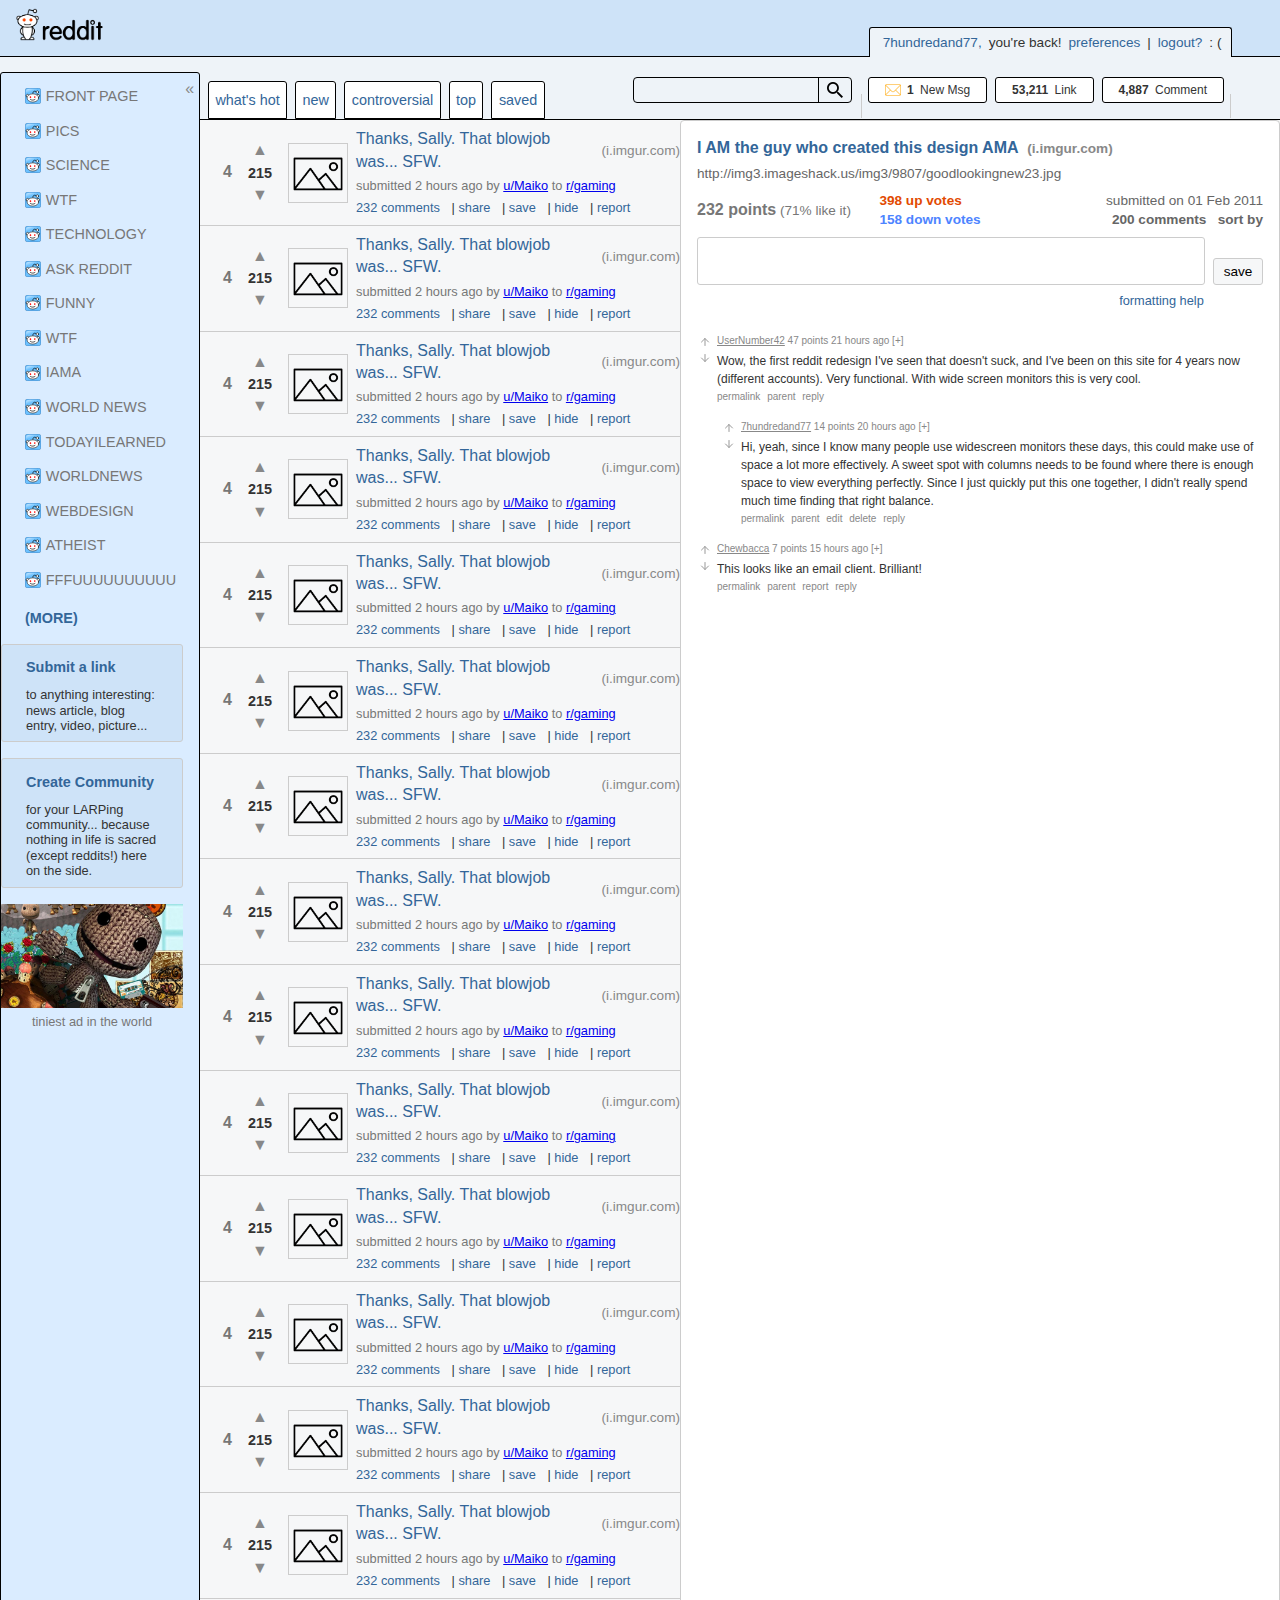
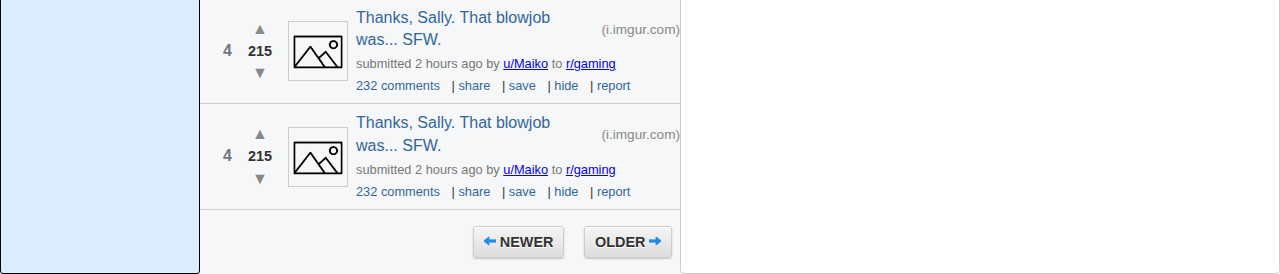
==== Item2/index.html @ a99f1d71 "Fourth Commit" ====
<!DOCTYPE html>
<html lang="en">
  <head>
    <meta charset="UTF-8" />
    <meta name="viewport" content="width=device-width, initial-scale=1.0" />
    <title>Reddit</title>
    <link rel="stylesheet" href="styles.css" />
  </head>
  <body>
    <!-- ======== TOP HEADER BAR ======== -->
    <header class="site-header">
      <!-- FIRST BAR (Logo) -->
      <section class="header-bar">
        <nav class="site-logo">
          <a href="#" aria-label="Home">
            <img src="src/logo.png" alt="Reddit Logo" />
          </a>
        </nav>
        <nav class="logged-in-user">
          <a href="#">7hundredand77,</a> you're back!
          <a href="#">preferences</a> | <a href="#">logout?</a> : (
        </nav>
      </section>
    </header>

    <!-- ======== MAIN CONTENT WRAPPER ======== -->
    <main class="content-wrapper">
      <section class="subreddits-nav">
        <!-- Left: user nav -->
        <nav class="user-nav">
          <ul>
            <li><a href="#">what's hot</a></li>
            <li><a href="#">new</a></li>
            <li><a href="#">controversial</a></li>
            <li><a href="#">top</a></li>
            <li><a href="#">saved</a></li>
          </ul>
        </nav>

        <!-- Middle: search form -->
        <nav class="search-form" role="search" aria-label="Site Search">
          <label for="search-input" class="visually-hidden">Search</label>
          <input id="search-input" type="search" />
        </nav>

        <!-- Right: notifications -->
        <nav class="notifications">
          <ul>
            <li>
              <a href="#"
                ><img src="src/email.png" alt="Envelope Icon" /><strong
                  >1</strong
                >
                New Msg</a
              >
            </li>
            <li>
              <a href="#"><strong>53,211</strong> Link</a>
            </li>
            <li>
              <a href="#"><strong>4,887</strong> Comment</a>
            </li>
          </ul>
        </nav>
      </section>
      <!-- LEFT SIDEBAR -->
      <aside class="left-sidebar" aria-label="Sidebar with subreddits">
        <ul>
          <li>
            <a href="#" class="sidebar-link">
              <img src="src/reddit.svg" alt="" class="sidebar-icon" />
              FRONT PAGE
              <span class="double-chevron">«</span>
            </a>
          </li>

          <li>
            <a href="#">
              <img src="src/reddit.svg" alt="" class="sidebar-icon" />
              PICS
            </a>
          </li>
          <li>
            <a href="#">
              <img src="src/reddit.svg" alt="" class="sidebar-icon" />
              SCIENCE
            </a>
          </li>
          <li>
            <a href="#">
              <img src="src/reddit.svg" alt="" class="sidebar-icon" />
              WTF
            </a>
          </li>
          <li>
            <a href="#">
              <img src="src/reddit.svg" alt="" class="sidebar-icon" />
              TECHNOLOGY
            </a>
          </li>
          <li>
            <a href="#">
              <img src="src/reddit.svg" alt="" class="sidebar-icon" />
              ASK REDDIT
            </a>
          </li>
          <li>
            <a href="#">
              <img src="src/reddit.svg" alt="" class="sidebar-icon" />
              FUNNY
            </a>
          </li>
          <li>
            <a href="#">
              <img src="src/reddit.svg" alt="" class="sidebar-icon" />
              WTF
            </a>
          </li>
          <li>
            <a href="#">
              <img src="src/reddit.svg" alt="" class="sidebar-icon" />
              IAMA
            </a>
          </li>
          <li>
            <a href="#">
              <img src="src/reddit.svg" alt="" class="sidebar-icon" />
              WORLD NEWS
            </a>
          </li>
          <li>
            <a href="#">
              <img src="src/reddit.svg" alt="" class="sidebar-icon" />
              TODAYILEARNED
            </a>
          </li>
          <li>
            <a href="#">
              <img src="src/reddit.svg" alt="" class="sidebar-icon" />
              WORLDNEWS
            </a>
          </li>
          <li>
            <a href="#">
              <img src="src/reddit.svg" alt="" class="sidebar-icon" />
              WEBDESIGN
            </a>
          </li>
          <li>
            <a href="#">
              <img src="src/reddit.svg" alt="" class="sidebar-icon" />
              ATHEIST
            </a>
          </li>
          <li>
            <a href="#">
              <img src="src/reddit.svg" alt="" class="sidebar-icon" />
              FFFUUUUUUUUUU
            </a>
          </li>
        </ul>

        <!-- (MORE) link, using a <section> instead of <div> -->
        <section class="sidebar-item">
          <a href="#" class="sidebar-action-link">(MORE)</a>
        </section>

        <section class="sidebar-action">
          <a href="#" class="sidebar-action-link">Submit a link</a>
          <p class="sidebar-action-text">
            to anything interesting: news article, blog entry, video, picture...
          </p>
        </section>

        <section class="sidebar-action">
          <a href="#" class="sidebar-action-link">Create Community</a>
          <p class="sidebar-action-text">
            for your LARPing community... because nothing in life is sacred
            (except reddits!) here on the side.
          </p>
        </section>

        <figure class="sidebar-ad">
          <img src="src/little.jpg" alt="Little Big Planet" />
          <figcaption>tiniest ad in the world</figcaption>
        </figure>
      </aside>

      <section class="posts-column" aria-label="List of posts">
        <!-- Example Post -->
        <article class="post">
          <!-- Post Rank -->
          <section class="post-rank">4</section>

          <!-- Vote Controls -->
          <section class="vote-controls">
            <button aria-label="Upvote">▲</button>
            <span class="vote-count">215</span>
            <button aria-label="Downvote">▼</button>
          </section>

          <img src="src/preview.png" alt="Preview" class="post-thumbnail" />
          <!-- Mini Image + Title + Domain + Meta + Details -->
          <section class="post-content">
            <!-- Title line: mini image + link + domain -->
            <p class="post-title">
              <a href="#" class="post-link"
                >Thanks, Sally. That blowjob was... SFW.</a
              >
              <span class="domain">(i.imgur.com)</span>
            </p>

            <!-- Meta: "submitted X hours ago by u/Name to r/Sub" -->
            <p class="post-meta">
              submitted 2 hours ago by <a href="#">u/Maiko</a> to
              <a href="#">r/gaming</a>
            </p>

            <!-- Details: "232 comments | share | save | hide | report" -->
            <p class="post-details">
              <a href="#">232 comments</a> | <a href="#">share</a> |
              <a href="#">save</a> | <a href="#">hide</a> |
              <a href="#">report</a>
            </p>
          </section>
        </article>

        <article class="post">
          <!-- Post Rank -->
          <section class="post-rank">4</section>

          <!-- Vote Controls -->
          <section class="vote-controls">
            <button aria-label="Upvote">▲</button>
            <span class="vote-count">215</span>
            <button aria-label="Downvote">▼</button>
          </section>

          <img src="src/preview.png" alt="Preview" class="post-thumbnail" />
          <!-- Mini Image + Title + Domain + Meta + Details -->
          <section class="post-content">
            <!-- Title line: mini image + link + domain -->
            <p class="post-title">
              <a href="#" class="post-link"
                >Thanks, Sally. That blowjob was... SFW.</a
              >
              <span class="domain">(i.imgur.com)</span>
            </p>

            <!-- Meta: "submitted X hours ago by u/Name to r/Sub" -->
            <p class="post-meta">
              submitted 2 hours ago by <a href="#">u/Maiko</a> to
              <a href="#">r/gaming</a>
            </p>

            <!-- Details: "232 comments | share | save | hide | report" -->
            <p class="post-details">
              <a href="#">232 comments</a> | <a href="#">share</a> |
              <a href="#">save</a> | <a href="#">hide</a> |
              <a href="#">report</a>
            </p>
          </section>
        </article>

        <article class="post">
          <!-- Post Rank -->
          <section class="post-rank">4</section>

          <!-- Vote Controls -->
          <section class="vote-controls">
            <button aria-label="Upvote">▲</button>
            <span class="vote-count">215</span>
            <button aria-label="Downvote">▼</button>
          </section>

          <img src="src/preview.png" alt="Preview" class="post-thumbnail" />
          <!-- Mini Image + Title + Domain + Meta + Details -->
          <section class="post-content">
            <!-- Title line: mini image + link + domain -->
            <p class="post-title">
              <a href="#" class="post-link"
                >Thanks, Sally. That blowjob was... SFW.</a
              >
              <span class="domain">(i.imgur.com)</span>
            </p>

            <!-- Meta: "submitted X hours ago by u/Name to r/Sub" -->
            <p class="post-meta">
              submitted 2 hours ago by <a href="#">u/Maiko</a> to
              <a href="#">r/gaming</a>
            </p>

            <!-- Details: "232 comments | share | save | hide | report" -->
            <p class="post-details">
              <a href="#">232 comments</a> | <a href="#">share</a> |
              <a href="#">save</a> | <a href="#">hide</a> |
              <a href="#">report</a>
            </p>
          </section>
        </article>
        <article class="post">
          <!-- Post Rank -->
          <section class="post-rank">4</section>

          <!-- Vote Controls -->
          <section class="vote-controls">
            <button aria-label="Upvote">▲</button>
            <span class="vote-count">215</span>
            <button aria-label="Downvote">▼</button>
          </section>

          <img src="src/preview.png" alt="Preview" class="post-thumbnail" />
          <!-- Mini Image + Title + Domain + Meta + Details -->
          <section class="post-content">
            <!-- Title line: mini image + link + domain -->
            <p class="post-title">
              <a href="#" class="post-link"
                >Thanks, Sally. That blowjob was... SFW.</a
              >
              <span class="domain">(i.imgur.com)</span>
            </p>

            <!-- Meta: "submitted X hours ago by u/Name to r/Sub" -->
            <p class="post-meta">
              submitted 2 hours ago by <a href="#">u/Maiko</a> to
              <a href="#">r/gaming</a>
            </p>

            <!-- Details: "232 comments | share | save | hide | report" -->
            <p class="post-details">
              <a href="#">232 comments</a> | <a href="#">share</a> |
              <a href="#">save</a> | <a href="#">hide</a> |
              <a href="#">report</a>
            </p>
          </section>
        </article>
        <article class="post">
          <!-- Post Rank -->
          <section class="post-rank">4</section>

          <!-- Vote Controls -->
          <section class="vote-controls">
            <button aria-label="Upvote">▲</button>
            <span class="vote-count">215</span>
            <button aria-label="Downvote">▼</button>
          </section>

          <img src="src/preview.png" alt="Preview" class="post-thumbnail" />
          <!-- Mini Image + Title + Domain + Meta + Details -->
          <section class="post-content">
            <!-- Title line: mini image + link + domain -->
            <p class="post-title">
              <a href="#" class="post-link"
                >Thanks, Sally. That blowjob was... SFW.</a
              >
              <span class="domain">(i.imgur.com)</span>
            </p>

            <!-- Meta: "submitted X hours ago by u/Name to r/Sub" -->
            <p class="post-meta">
              submitted 2 hours ago by <a href="#">u/Maiko</a> to
              <a href="#">r/gaming</a>
            </p>

            <!-- Details: "232 comments | share | save | hide | report" -->
            <p class="post-details">
              <a href="#">232 comments</a> | <a href="#">share</a> |
              <a href="#">save</a> | <a href="#">hide</a> |
              <a href="#">report</a>
            </p>
          </section>
        </article>
        <article class="post">
          <!-- Post Rank -->
          <section class="post-rank">4</section>

          <!-- Vote Controls -->
          <section class="vote-controls">
            <button aria-label="Upvote">▲</button>
            <span class="vote-count">215</span>
            <button aria-label="Downvote">▼</button>
          </section>

          <img src="src/preview.png" alt="Preview" class="post-thumbnail" />
          <!-- Mini Image + Title + Domain + Meta + Details -->
          <section class="post-content">
            <!-- Title line: mini image + link + domain -->
            <p class="post-title">
              <a href="#" class="post-link"
                >Thanks, Sally. That blowjob was... SFW.</a
              >
              <span class="domain">(i.imgur.com)</span>
            </p>

            <!-- Meta: "submitted X hours ago by u/Name to r/Sub" -->
            <p class="post-meta">
              submitted 2 hours ago by <a href="#">u/Maiko</a> to
              <a href="#">r/gaming</a>
            </p>

            <!-- Details: "232 comments | share | save | hide | report" -->
            <p class="post-details">
              <a href="#">232 comments</a> | <a href="#">share</a> |
              <a href="#">save</a> | <a href="#">hide</a> |
              <a href="#">report</a>
            </p>
          </section>
        </article>
        <article class="post">
          <!-- Post Rank -->
          <section class="post-rank">4</section>

          <!-- Vote Controls -->
          <section class="vote-controls">
            <button aria-label="Upvote">▲</button>
            <span class="vote-count">215</span>
            <button aria-label="Downvote">▼</button>
          </section>

          <img src="src/preview.png" alt="Preview" class="post-thumbnail" />
          <!-- Mini Image + Title + Domain + Meta + Details -->
          <section class="post-content">
            <!-- Title line: mini image + link + domain -->
            <p class="post-title">
              <a href="#" class="post-link"
                >Thanks, Sally. That blowjob was... SFW.</a
              >
              <span class="domain">(i.imgur.com)</span>
            </p>

            <!-- Meta: "submitted X hours ago by u/Name to r/Sub" -->
            <p class="post-meta">
              submitted 2 hours ago by <a href="#">u/Maiko</a> to
              <a href="#">r/gaming</a>
            </p>

            <!-- Details: "232 comments | share | save | hide | report" -->
            <p class="post-details">
              <a href="#">232 comments</a> | <a href="#">share</a> |
              <a href="#">save</a> | <a href="#">hide</a> |
              <a href="#">report</a>
            </p>
          </section>
        </article>
        <article class="post">
          <!-- Post Rank -->
          <section class="post-rank">4</section>

          <!-- Vote Controls -->
          <section class="vote-controls">
            <button aria-label="Upvote">▲</button>
            <span class="vote-count">215</span>
            <button aria-label="Downvote">▼</button>
          </section>

          <img src="src/preview.png" alt="Preview" class="post-thumbnail" />
          <!-- Mini Image + Title + Domain + Meta + Details -->
          <section class="post-content">
            <!-- Title line: mini image + link + domain -->
            <p class="post-title">
              <a href="#" class="post-link"
                >Thanks, Sally. That blowjob was... SFW.</a
              >
              <span class="domain">(i.imgur.com)</span>
            </p>

            <!-- Meta: "submitted X hours ago by u/Name to r/Sub" -->
            <p class="post-meta">
              submitted 2 hours ago by <a href="#">u/Maiko</a> to
              <a href="#">r/gaming</a>
            </p>

            <!-- Details: "232 comments | share | save | hide | report" -->
            <p class="post-details">
              <a href="#">232 comments</a> | <a href="#">share</a> |
              <a href="#">save</a> | <a href="#">hide</a> |
              <a href="#">report</a>
            </p>
          </section>
        </article>
        <article class="post">
          <!-- Post Rank -->
          <section class="post-rank">4</section>

          <!-- Vote Controls -->
          <section class="vote-controls">
            <button aria-label="Upvote">▲</button>
            <span class="vote-count">215</span>
            <button aria-label="Downvote">▼</button>
          </section>

          <img src="src/preview.png" alt="Preview" class="post-thumbnail" />
          <!-- Mini Image + Title + Domain + Meta + Details -->
          <section class="post-content">
            <!-- Title line: mini image + link + domain -->
            <p class="post-title">
              <a href="#" class="post-link"
                >Thanks, Sally. That blowjob was... SFW.</a
              >
              <span class="domain">(i.imgur.com)</span>
            </p>

            <!-- Meta: "submitted X hours ago by u/Name to r/Sub" -->
            <p class="post-meta">
              submitted 2 hours ago by <a href="#">u/Maiko</a> to
              <a href="#">r/gaming</a>
            </p>

            <!-- Details: "232 comments | share | save | hide | report" -->
            <p class="post-details">
              <a href="#">232 comments</a> | <a href="#">share</a> |
              <a href="#">save</a> | <a href="#">hide</a> |
              <a href="#">report</a>
            </p>
          </section>
        </article>
        <article class="post">
          <!-- Post Rank -->
          <section class="post-rank">4</section>

          <!-- Vote Controls -->
          <section class="vote-controls">
            <button aria-label="Upvote">▲</button>
            <span class="vote-count">215</span>
            <button aria-label="Downvote">▼</button>
          </section>

          <img src="src/preview.png" alt="Preview" class="post-thumbnail" />
          <!-- Mini Image + Title + Domain + Meta + Details -->
          <section class="post-content">
            <!-- Title line: mini image + link + domain -->
            <p class="post-title">
              <a href="#" class="post-link"
                >Thanks, Sally. That blowjob was... SFW.</a
              >
              <span class="domain">(i.imgur.com)</span>
            </p>

            <!-- Meta: "submitted X hours ago by u/Name to r/Sub" -->
            <p class="post-meta">
              submitted 2 hours ago by <a href="#">u/Maiko</a> to
              <a href="#">r/gaming</a>
            </p>

            <!-- Details: "232 comments | share | save | hide | report" -->
            <p class="post-details">
              <a href="#">232 comments</a> | <a href="#">share</a> |
              <a href="#">save</a> | <a href="#">hide</a> |
              <a href="#">report</a>
            </p>
          </section>
        </article>
        <article class="post">
          <!-- Post Rank -->
          <section class="post-rank">4</section>

          <!-- Vote Controls -->
          <section class="vote-controls">
            <button aria-label="Upvote">▲</button>
            <span class="vote-count">215</span>
            <button aria-label="Downvote">▼</button>
          </section>

          <img src="src/preview.png" alt="Preview" class="post-thumbnail" />
          <!-- Mini Image + Title + Domain + Meta + Details -->
          <section class="post-content">
            <!-- Title line: mini image + link + domain -->
            <p class="post-title">
              <a href="#" class="post-link"
                >Thanks, Sally. That blowjob was... SFW.</a
              >
              <span class="domain">(i.imgur.com)</span>
            </p>

            <!-- Meta: "submitted X hours ago by u/Name to r/Sub" -->
            <p class="post-meta">
              submitted 2 hours ago by <a href="#">u/Maiko</a> to
              <a href="#">r/gaming</a>
            </p>

            <!-- Details: "232 comments | share | save | hide | report" -->
            <p class="post-details">
              <a href="#">232 comments</a> | <a href="#">share</a> |
              <a href="#">save</a> | <a href="#">hide</a> |
              <a href="#">report</a>
            </p>
          </section>
        </article>
        <article class="post">
          <!-- Post Rank -->
          <section class="post-rank">4</section>

          <!-- Vote Controls -->
          <section class="vote-controls">
            <button aria-label="Upvote">▲</button>
            <span class="vote-count">215</span>
            <button aria-label="Downvote">▼</button>
          </section>

          <img src="src/preview.png" alt="Preview" class="post-thumbnail" />
          <!-- Mini Image + Title + Domain + Meta + Details -->
          <section class="post-content">
            <!-- Title line: mini image + link + domain -->
            <p class="post-title">
              <a href="#" class="post-link"
                >Thanks, Sally. That blowjob was... SFW.</a
              >
              <span class="domain">(i.imgur.com)</span>
            </p>

            <!-- Meta: "submitted X hours ago by u/Name to r/Sub" -->
            <p class="post-meta">
              submitted 2 hours ago by <a href="#">u/Maiko</a> to
              <a href="#">r/gaming</a>
            </p>

            <!-- Details: "232 comments | share | save | hide | report" -->
            <p class="post-details">
              <a href="#">232 comments</a> | <a href="#">share</a> |
              <a href="#">save</a> | <a href="#">hide</a> |
              <a href="#">report</a>
            </p>
          </section>
        </article>
        <article class="post">
          <!-- Post Rank -->
          <section class="post-rank">4</section>

          <!-- Vote Controls -->
          <section class="vote-controls">
            <button aria-label="Upvote">▲</button>
            <span class="vote-count">215</span>
            <button aria-label="Downvote">▼</button>
          </section>

          <img src="src/preview.png" alt="Preview" class="post-thumbnail" />
          <!-- Mini Image + Title + Domain + Meta + Details -->
          <section class="post-content">
            <!-- Title line: mini image + link + domain -->
            <p class="post-title">
              <a href="#" class="post-link"
                >Thanks, Sally. That blowjob was... SFW.</a
              >
              <span class="domain">(i.imgur.com)</span>
            </p>

            <!-- Meta: "submitted X hours ago by u/Name to r/Sub" -->
            <p class="post-meta">
              submitted 2 hours ago by <a href="#">u/Maiko</a> to
              <a href="#">r/gaming</a>
            </p>

            <!-- Details: "232 comments | share | save | hide | report" -->
            <p class="post-details">
              <a href="#">232 comments</a> | <a href="#">share</a> |
              <a href="#">save</a> | <a href="#">hide</a> |
              <a href="#">report</a>
            </p>
          </section>
        </article>
        <article class="post">
          <!-- Post Rank -->
          <section class="post-rank">4</section>

          <!-- Vote Controls -->
          <section class="vote-controls">
            <button aria-label="Upvote">▲</button>
            <span class="vote-count">215</span>
            <button aria-label="Downvote">▼</button>
          </section>

          <img src="src/preview.png" alt="Preview" class="post-thumbnail" />
          <!-- Mini Image + Title + Domain + Meta + Details -->
          <section class="post-content">
            <!-- Title line: mini image + link + domain -->
            <p class="post-title">
              <a href="#" class="post-link"
                >Thanks, Sally. That blowjob was... SFW.</a
              >
              <span class="domain">(i.imgur.com)</span>
            </p>

            <!-- Meta: "submitted X hours ago by u/Name to r/Sub" -->
            <p class="post-meta">
              submitted 2 hours ago by <a href="#">u/Maiko</a> to
              <a href="#">r/gaming</a>
            </p>

            <!-- Details: "232 comments | share | save | hide | report" -->
            <p class="post-details">
              <a href="#">232 comments</a> | <a href="#">share</a> |
              <a href="#">save</a> | <a href="#">hide</a> |
              <a href="#">report</a>
            </p>
          </section>
        </article>
        <article class="post">
          <!-- Post Rank -->
          <section class="post-rank">4</section>

          <!-- Vote Controls -->
          <section class="vote-controls">
            <button aria-label="Upvote">▲</button>
            <span class="vote-count">215</span>
            <button aria-label="Downvote">▼</button>
          </section>

          <img src="src/preview.png" alt="Preview" class="post-thumbnail" />
          <!-- Mini Image + Title + Domain + Meta + Details -->
          <section class="post-content">
            <!-- Title line: mini image + link + domain -->
            <p class="post-title">
              <a href="#" class="post-link"
                >Thanks, Sally. That blowjob was... SFW.</a
              >
              <span class="domain">(i.imgur.com)</span>
            </p>

            <!-- Meta: "submitted X hours ago by u/Name to r/Sub" -->
            <p class="post-meta">
              submitted 2 hours ago by <a href="#">u/Maiko</a> to
              <a href="#">r/gaming</a>
            </p>

            <!-- Details: "232 comments | share | save | hide | report" -->
            <p class="post-details">
              <a href="#">232 comments</a> | <a href="#">share</a> |
              <a href="#">save</a> | <a href="#">hide</a> |
              <a href="#">report</a>
            </p>
          </section>
        </article>
        <article class="post">
          <!-- Post Rank -->
          <section class="post-rank">4</section>

          <!-- Vote Controls -->
          <section class="vote-controls">
            <button aria-label="Upvote">▲</button>
            <span class="vote-count">215</span>
            <button aria-label="Downvote">▼</button>
          </section>

          <img src="src/preview.png" alt="Preview" class="post-thumbnail" />
          <!-- Mini Image + Title + Domain + Meta + Details -->
          <section class="post-content">
            <!-- Title line: mini image + link + domain -->
            <p class="post-title">
              <a href="#" class="post-link"
                >Thanks, Sally. That blowjob was... SFW.</a
              >
              <span class="domain">(i.imgur.com)</span>
            </p>

            <!-- Meta: "submitted X hours ago by u/Name to r/Sub" -->
            <p class="post-meta">
              submitted 2 hours ago by <a href="#">u/Maiko</a> to
              <a href="#">r/gaming</a>
            </p>

            <!-- Details: "232 comments | share | save | hide | report" -->
            <p class="post-details">
              <a href="#">232 comments</a> | <a href="#">share</a> |
              <a href="#">save</a> | <a href="#">hide</a> |
              <a href="#">report</a>
            </p>
          </section>
        </article>

        <!-- Repeat more posts (1,2,3,5,6,14, etc.) similarly... -->

        <!-- Bottom Nav: "NEWER" / "OLDER" -->
        <section class="post-navigation">
          <a href="#" class="nav-button nav-newer">NEWER</a>
          <a href="#" class="nav-button nav-older">OLDER</a>
        </section>
      </section>

      <aside class="right-sidebar" aria-label="Post Details">
        <section class="post-detail">
          <!-- Title + Domain -->
          <h2 class="post-title">
            I AM the guy who created this design AMA
            <span class="domain">(i.imgur.com)</span>
          </h2>

          <!-- Image link from the screenshot -->
          <p class="post-image-link">
            http://img3.imageshack.us/img3/9807/goodlookingnew23.jpg
          </p>

          <section class="post-detail-meta">
            <div class="four-col-row">
              <!-- Column 1: 232 points (71% like it) -->
              <div class="points-col">
                <strong>232 points</strong> (71% like it)
              </div>

              <!-- Column 2: up/down votes -->
              <div class="votes-col">
                <span class="up-votes">398 up votes</span><br />
                <span class="down-votes">158 down votes</span>
              </div>

              <!-- Column 3: empty space -->
              <div class="empty-col"></div>

              <!-- Column 4: date, then "200 comments sort by" -->
              <div class="comments-sort-col">
                submitted on 01 Feb 2011<br />
                <strong>200 comments &nbsp; sort by</strong>
              </div>
            </div>
          </section>

          <!-- Single-line comment box + "save" button -->
          <section class="comment-input-line">
            <input type="text" class="comment-input" />
            <button class="comment-save">save</button>
          </section>

          <span class="formatting-help">
            <a href="#">formatting help</a>
          </span>

          <!-- Comments Section -->
          <div class="comments">
            <div class="comment">
              <div class="comment-row">
                <div class="comment-votes">
                  <button class="comment-vote-button">
                    <svg
                      width="12"
                      height="12"
                      viewBox="0 0 24 24"
                      fill="none"
                      stroke="#999"
                      stroke-width="2"
                      stroke-linecap="round"
                      stroke-linejoin="round"
                    >
                      <path d="M12 19V5M5 12l7-7 7 7" />
                    </svg>
                  </button>
                  <button class="comment-vote-button">
                    <svg
                      width="12"
                      height="12"
                      viewBox="0 0 24 24"
                      fill="none"
                      stroke="#999"
                      stroke-width="2"
                      stroke-linecap="round"
                      stroke-linejoin="round"
                    >
                      <path d="M12 5v14M5 12l7 7 7-7" />
                    </svg>
                  </button>
                </div>
                <div class="comment-body">
                  <div class="comment-meta">
                    <a href="#" class="comment-author">UserNumber42</a>
                    <span>47 points 21 hours ago [+]</span>
                  </div>
                  <div class="comment-content">
                    Wow, the first reddit redesign I've seen that doesn't suck,
                    and I've been on this site for 4 years now (different
                    accounts). Very functional. With wide screen monitors this
                    is very cool.
                  </div>
                  <div class="comment-actions">
                    <a href="#">permalink</a>
                    <a href="#">parent</a>
                    <a href="#">reply</a>
                  </div>
                </div>
              </div>
            </div>

            <div class="comment comment-nested">
              <div class="comment-row">
                <div class="comment-votes">
                  <button class="comment-vote-button">
                    <svg
                      width="12"
                      height="12"
                      viewBox="0 0 24 24"
                      fill="none"
                      stroke="#999"
                      stroke-width="2"
                      stroke-linecap="round"
                      stroke-linejoin="round"
                    >
                      <path d="M12 19V5M5 12l7-7 7 7" />
                    </svg>
                  </button>
                  <button class="comment-vote-button">
                    <svg
                      width="12"
                      height="12"
                      viewBox="0 0 24 24"
                      fill="none"
                      stroke="#999"
                      stroke-width="2"
                      stroke-linecap="round"
                      stroke-linejoin="round"
                    >
                      <path d="M12 5v14M5 12l7 7 7-7" />
                    </svg>
                  </button>
                </div>
                <div class="comment-body">
                  <div class="comment-meta">
                    <a href="#" class="comment-author op">7hundredand77</a>
                    <span>14 points 20 hours ago [+]</span>
                  </div>
                  <div class="comment-content">
                    Hi, yeah, since I know many people use widescreen monitors
                    these days, this could make use of space a lot more
                    effectively. A sweet spot with columns needs to be found
                    where there is enough space to view everything perfectly.
                    Since I just quickly put this one together, I didn't really
                    spend much time finding that right balance.
                  </div>
                  <div class="comment-actions">
                    <a href="#">permalink</a>
                    <a href="#">parent</a>
                    <a href="#">edit</a>
                    <a href="#">delete</a>
                    <a href="#">reply</a>
                  </div>
                </div>
              </div>
            </div>

            <div class="comment">
              <div class="comment-row">
                <div class="comment-votes">
                  <button class="comment-vote-button">
                    <svg
                      width="12"
                      height="12"
                      viewBox="0 0 24 24"
                      fill="none"
                      stroke="#999"
                      stroke-width="2"
                      stroke-linecap="round"
                      stroke-linejoin="round"
                    >
                      <path d="M12 19V5M5 12l7-7 7 7" />
                    </svg>
                  </button>
                  <button class="comment-vote-button">
                    <svg
                      width="12"
                      height="12"
                      viewBox="0 0 24 24"
                      fill="none"
                      stroke="#999"
                      stroke-width="2"
                      stroke-linecap="round"
                      stroke-linejoin="round"
                    >
                      <path d="M12 5v14M5 12l7 7 7-7" />
                    </svg>
                  </button>
                </div>
                <div class="comment-body">
                  <div class="comment-meta">
                    <a href="#" class="comment-author">Chewbacca</a>
                    <span>7 points 15 hours ago [+]</span>
                  </div>
                  <div class="comment-content">
                    This looks like an email client. Brilliant!
                  </div>
                  <div class="comment-actions">
                    <a href="#">permalink</a>
                    <a href="#">parent</a>
                    <a href="#">report</a>
                    <a href="#">reply</a>
                  </div>
                </div>
              </div>
            </div>
          </div>
        </section>
      </aside>
    </main>
  </body>
</html>
---- Item2/styles.css ----
/* ==============================
   BASIC RESET / UTILITIES
   ============================== */
* {
  margin: 0;
  padding: 0;
  box-sizing: border-box;
}

body {
  font-family: Verdana, Geneva, sans-serif;
  background-color: #f6f7f8;
  color: #333;
  line-height: 1.4;
}

/* ==============================
     TOP HEADER BAR
     ============================== */
.site-header {
  display: grid;
  grid-template-rows: auto auto; /* 2 rows, one for each bar */
  background-color: #cee3f8; /* old reddit light blue */
  position: relative; /* for stacking with z-index if needed */
  z-index: 10; /* so it can be layered above/below other elements */
}

.header-bar {
  display: flex;
  align-items: center;
  position: relative;
  background-color: #cee3f8;
  border-bottom: 1px solid black;
  padding: 0 1rem;
}

.site-logo img {
  display: inline-block;
  width: clamp(80px, 7%, 160px);
  height: clamp(80px, 7%, 160px);
}

.logged-in-user {
  position: absolute;
  right: 1rem;
  bottom: -1px;
  display: inline-block;
  white-space: nowrap;
  border-top: 1px solid black;
  border-left: 1px solid black;
  border-right: 1px solid black;
  padding: 0.3rem 0.6rem;
  font-size: 0.85rem;
  color: #333;
  background-color: #eef3f8;
  margin: 0 2rem;
  border-radius: 3px 3px 0 0;
}

.logged-in-user a {
  color: #336699;
  text-decoration: none;
  margin: 0 0.2rem;
}

.logged-in-user a:hover {
  text-decoration: underline;
}

/* Keep the flex layout */
.content-wrapper {
  display: grid;
  grid-template-rows: auto 1fr;
  grid-template-columns: 200px 1fr 600px;
}

.subreddits-nav {
  display: flex;
  grid-row: 1 / 2;
  grid-column: 1 / 4;
  align-items: center;
  background-color: #eef3f8;
  border-bottom: 1px solid black;
  gap: 1rem;
  padding: 0.5rem 1rem;
}

.user-nav {
  /* This is the direct child of .subreddits-nav */
  align-self: flex-end; /* push the entire .user-nav down */
  margin-left: 12rem;
}
.user-nav ul {
  list-style: none;
  display: flex;
  gap: 0.5rem;
}

.user-nav a {
  color: #336699;
  font-size: 0.9rem;
  text-decoration: none;
  padding: 0.6rem 0.4rem;
  background: #fff;
  border: 1px solid black;
  border-radius: 3px 3px 0 0;
}

.user-nav a:hover {
  text-decoration: underline;
}

/* SEARCH FORM (center) */
.search-form {
  /* Use flex so the input can be centered or aligned easily */
  display: flex;
  align-items: center;

  margin: 0.75rem 0rem 0.5rem 0rem;
  flex: 1;
  justify-content: end; /* or flex-start/flex-end if you want a different alignment */
}

.search-form input[type="search"] {
  padding: 0.3rem 0.5rem;
  border: 1px solid black;
  border-radius: 4px;

  background: url("src/magnify.png") no-repeat right 8px center,
    linear-gradient(black, black);

  background-repeat: no-repeat, no-repeat;

  background-size: 16px 16px, 1px 100%;

  background-position: right 8px center, calc(100% - 32px) center;

  padding-right: 2rem;
}

.notifications {
  margin: 0rem 2.5rem 0.5rem 0rem;
}
/* NOTIFICATIONS (right side) */
.notifications ul {
  list-style: none;
  display: flex;
  gap: 0.5rem;
}

.notifications li {
  position: relative;
  border: 1px solid black;
  background: #fff;
  border-radius: 3px;
  padding: 0.25rem 1rem;
  display: flex;
  align-items: center;
  justify-content: center;
  margin-top: 0.75rem;
}

/* The link itself has icon + text side by side */
.notifications a {
  display: flex;
  align-items: center; /* ensures icon & text are aligned vertically */
  gap: 0.4rem; /* spacing between icon & text */
  text-decoration: none;
  color: #333;
  font-size: 0.75rem;
}

.notifications a:hover {
  text-decoration: underline;
}

/* The icon image */
.notifications a img {
  width: 16px; /* match your icon’s size */
  height: 16px;
  display: block; /* remove inline spacing if needed */
}

.notifications li:first-child::before {
  content: "";
  position: absolute;
  left: -8px;
  height: 100%;
  width: 1px;
  margin-top: 2rem;
  background-color: #ccc;
}

.notifications li:last-child::after {
  content: "";
  position: absolute;
  right: -8px;
  height: 100%;
  width: 1px;
  margin-top: 2rem;
  background-color: #ccc;
}

.left-sidebar {
  /* your existing grid-row, grid-column, negative margin, etc. */
  grid-row: 2 / 3;
  grid-column: 1 / 2;
  position: relative;
  z-index: 1;
  margin-top: -3rem;
  width: 100%;
  background-color: #daecff;
  border: 1px solid black;
  border-radius: 3px;
  padding: 0rem 1rem 0rem 0rem;
}

/* Sidebar Links */
.left-sidebar ul {
  list-style: none;
  margin: 0;
  padding: 0.5rem 1.5rem;
}

.left-sidebar li {
  margin-bottom: 0.3rem; /* space between each link */
}

.sidebar-link {
  display: inline-flex; /* treat the link as a flex container */
  align-items: center; /* vertically center icon + text + chevron */
  /* optional padding, color, etc. */
  padding: 0.3rem 0.5rem;
  text-decoration: none;
  color: #336699;
  font-size: 0.9rem;
}

.sidebar-link:hover {
  background-color: #e6e6e6;
  border-radius: 2px;
}

/* The icon on the left */
.sidebar-icon {
  width: 16px;
  height: 16px;
  object-fit: contain; /* if the icon ratio is different */
  margin-right: 4px; /* space between icon and text */
}

.double-chevron {
  position: absolute;
  top: 0.3rem; /* adjust for exact top alignment */
  right: 0.3rem; /* push it near the right edge */
  color: #888; /* match your screenshot’s gray color */
  font-size: 1rem; /* tweak size as needed */
}

/* Icon next to each link */
.sidebar-icon {
  width: 16px; /* match your reference icon size */
  height: 16px;
  margin-right: 0.3rem;
  vertical-align: middle; /* keep the icon aligned with text */
}

.left-sidebar a {
  display: flex; /* so icon + text line up horizontally */
  align-items: center;
  padding: 0.3rem 0rem;
  color: #777; /* typical old Reddit link color */
  text-decoration: none;
  font-size: 0.9rem;
  background: none; /* no background by default */
  border-radius: 2px; /* slight rounding if hovered */
}

.left-sidebar a:hover {
  background-color: #daecff; /* subtle hover highlight */
}

/* (MORE) link block */
.sidebar-item a {
  padding: 0rem 1.5rem;
  color: #336699;
}

/* "Submit a link" and "Create Community" sections */
.sidebar-action {
  margin-top: 1rem;
  font-size: 0.8rem;
  background-color: #cee3f8;
  padding: 0.5rem 1.5rem;
  border-radius: 3px;
  border: 1px solid #ccc;
}

.sidebar-action a {
  color: #336699;
}

/* Bold link for "Submit a link" or "Create Community" */
.sidebar-action-link {
  font-weight: bold;
  text-decoration: none;
}

.sidebar-action-link:hover {
  text-decoration: underline;
}

/* The text under each action link */
.sidebar-action-text {
  margin-top: 0.3rem;
  line-height: 1.2;
}

.sidebar-ad {
  margin-top: 1rem; /* spacing above the ad */
  text-align: center; /* center the image + caption */
}

.sidebar-ad img {
  display: block;
  max-width: 100%; /* ensure it doesn’t overflow the sidebar */
  margin: 0 auto; /* horizontally center if needed */
}

.sidebar-ad figcaption {
  font-size: 0.8rem; /* small text for the caption */
  color: #777; /* subtle gray color */
  margin-top: 0.3rem; /* a bit of space above the caption */
}

/****************************************
 * POSTS COLUMN & INDIVIDUAL POSTS
 ****************************************/
.posts-column {
  grid-row: 2 / 3;
  grid-column: 2 / 3;
}

.post {
  display: flex;
  align-items: center; /* align top edges */
  border-bottom: 1px solid #ccc;
  padding: 0.5rem 0;
  font-size: 0.9rem;
}

/* Post rank (#) on the far left */
.post-rank {
  width: 2rem; /* enough space for 2-digit ranks */
  text-align: right; /* right-align the number */
  margin-right: 0.5rem;
  color: #777;
  font-weight: bold;
  font-size: 1rem;
}

/* Voting controls (arrows + points) */
.vote-controls {
  display: flex;
  flex-direction: column;
  align-items: center;
  width: 40px;
  margin-right: 0.5rem;
}

.vote-controls button {
  background: none;
  border: none;
  font-size: 1rem;
  cursor: pointer;
  color: #888;
}

.vote-controls .vote-count {
  margin: 0.2rem 0;
  font-weight: bold;
  color: #333;
}

/* The main content: mini image + title + domain + meta + details */
.post-content {
  flex: 1; /* fill leftover space */
}

.post-title {
  margin: 0;
  font-size: 1rem;
  margin-bottom: 0.25rem;
  display: flex;
  align-items: center;
  gap: 0.25rem; /* spacing between items */
}

/* The bigger thumbnail that fills its bounding box */
.post-thumbnail {
  width: 60px; /* increase to 70 or 80 if needed */
  height: 60px; /* same as width to keep it square */
  object-fit: cover; /* fill the box without distorting */
  margin-right: 0.5rem;
  border: 1px solid #ccc; /* optional border to match old Reddit style */
}

/* Title link */
.post-link {
  color: #336699;
  text-decoration: none;
  margin-right: 0.25rem;
}

.post-link:hover {
  text-decoration: underline;
}

/* Domain in parentheses, e.g. (i.imgur.com) */
.domain {
  color: #888;
  font-size: 0.85rem;
}

/* Meta line: "submitted X hours ago by u/Name to r/Sub" */
.post-meta {
  font-size: 0.8rem;
  color: #777;
  margin-bottom: 0.25rem;
}

/* Post details: "232 comments | share | save | hide | report" */
.post-details {
  font-size: 0.8rem;
}

.post-details a {
  margin-right: 0.5rem;
  color: #336699;
  text-decoration: none;
}

.post-details a:hover {
  text-decoration: underline;
}

/* Container alignment */
.post-navigation {
  text-align: right; /* as in your snippet */
  margin-top: 1rem;
  margin-bottom: 1rem;
}

/* Base button styling */
.nav-button {
  display: inline-block; /* make them behave like inline buttons */
  padding: 0.3rem 0.6rem;
  margin: 0 0.5rem;
  font-size: 0.9rem;
  font-weight: bold;
  text-decoration: none;
  text-align: center;
  color: #333;

  /* Subtle gradient background for a “classic” button feel */
  background: linear-gradient(#f5f5f5, #ddd);
  border: 1px solid #ccc;
  border-radius: 3px;

  /* Optional box-shadow for a 3D effect */
  box-shadow: 0 1px #fff inset, 0 1px 2px rgba(0, 0, 0, 0.2);

  /* If you want a slight text-shadow on the text: */
  text-shadow: 0 1px #fff;
}

/* Hover effect */
.nav-button:hover {
  background: linear-gradient(#e9e9e9, #ccc);
  border-color: #bbb;
  text-decoration: none; /* override underline on hover */
}

/* Active (pressed) state, if you want it */
.nav-button:active {
  background: linear-gradient(#ccc, #eee);
  box-shadow: 0 1px #ccc inset;
  position: relative;
  top: 1px; /* slight “pressed” look */
}

.nav-newer:before {
  content: "";
  display: inline-block;
  width: 12px;
  height: 12px;
  background: url("src/left.png") no-repeat center;
  margin-right: 4px;
}

.nav-older:after {
  content: "";
  display: inline-block;
  width: 12px;
  height: 12px;
  background: url("src/right.png") no-repeat center;
  margin-left: 4px;
}

.right-sidebar {
  grid-row: 2 / 3;
  grid-column: 3 / 4;
  background-color: #fff;
  border: 1px solid #ccc;
  border-radius: 4px;
  padding: 1rem;
  font-size: 0.9rem;
}

/* Title & domain link */
.post-title {
  font-size: 1rem;
  margin-bottom: 0.25rem;
  color: #336699;
}
.domain {
  font-size: 0.85rem;
  color: #888;
  margin-left: 0.3rem;
}

/* The link to the image */
.post-image-link {
  margin-bottom: 0.5rem;
  font-size: 0.85rem;
  color: #666;
}

.post-detail-meta {
  /* overall font, color, etc. */
  font-size: 0.85rem;
  color: #777;
  line-height: 1.4;
  margin-bottom: 0.5rem;
}

.four-col-row {
  display: grid;
  /* 4 columns: 1) points, 2) up/down, 3) empty, 4) submitted + comments */
  grid-template-columns: auto auto auto auto;
  gap: 0.5rem; /* spacing between columns */
  align-items: center; /* or center if your screenshot is center aligned */
}

/* Column 1: "232 points (71% like it)" */
.points-col strong {
  font-size: 1rem;
  font-weight: bold;
}

/* Column 2: up/down votes in color */
.votes-col {
  margin-right: 3rem; /* space between this and the next column */
}

.up-votes {
  color: #e24a02; /* orange for up votes */
  font-weight: bold;
}
.down-votes {
  color: #4d84ff; /* blue for down votes */
  font-weight: bold;
}

/* Column 3: empty space */
.empty-col {
  /* nothing here, just takes up space */
}

/* Column 4: date, then "200 comments sort by" on separate line */
.comments-sort-col {
  text-align: right; /* flush to the right edge */
  color: #666; /* or #777 if you want the same color */
  font-size: 0.85rem;
}

.sort-sep {
  margin: 0 0.3rem; /* small horizontal gap */
}

.formatting-help {
  /* Make this a block container so text-align works */
  display: block;
  width: 100%;
  text-align: right;
  margin-top: 0.3rem; /* small spacing above if needed */
}

.formatting-help a {
  font-size: 0.8rem;
  color: #336699;
  text-decoration: none;
  margin-right: 3.7rem;
}
.formatting-help a:hover {
  text-decoration: underline;
}

/* Single-line comment box + "save" button */
.comment-input-line {
  display: flex;
  align-items: center;
  gap: 0.5rem;
}
.comment-input {
  flex: 1;
  padding: 0.3rem;
  font-size: 0.85rem;
  border: 1px solid #ccc;
  border-radius: 3px;
  min-height: 3rem;
}
.comment-save {
  font-size: 0.85rem;
  padding: 0.3rem 0.6rem;
  background: #f6f7f8;
  border: 1px solid #ccc;
  border-radius: 3px;
  align-self: flex-end;
  cursor: pointer;
}
.comment-save:hover {
  background: #e6e6e6;
}

/* Utility: visually hidden label for screen readers */
.visually-hidden {
  position: absolute;
  width: 1px;
  height: 1px;
  overflow: hidden;
  clip: rect(1px, 1px, 1px, 1px);
}

/* Comments Section */
.comments {
  margin-top: 24px;
}

.comment {
  margin-bottom: 16px;
}

.comment-nested {
  margin-left: 24px;
}

.comment-row {
  display: flex;
  align-items: flex-start;
}

.comment-votes {
  margin-right: 4px;
}

.comment-vote-button {
  width: 16px;
  height: 16px;
  background: none;
  border: none;
  cursor: pointer;
  display: flex;
  align-items: center;
  justify-content: center;
}

.comment-body {
  flex: 1;
}

.comment-meta {
  font-size: 10px;
  color: #888;
}

.comment-author {
  color: var(--reddit-blue);
}

.comment-author.op {
  color: var(--reddit-upvote);
}

.comment-content {
  font-size: 12px;
  line-height: 1.5;
  margin-top: 4px;
}

.comment-actions {
  font-size: 10px;
  margin-top: 2px;
}

.comment-actions a {
  color: #888;
  margin-right: 4px;
  text-decoration: none;
}

.comment-actions a:hover {
  text-decoration: underline;
}
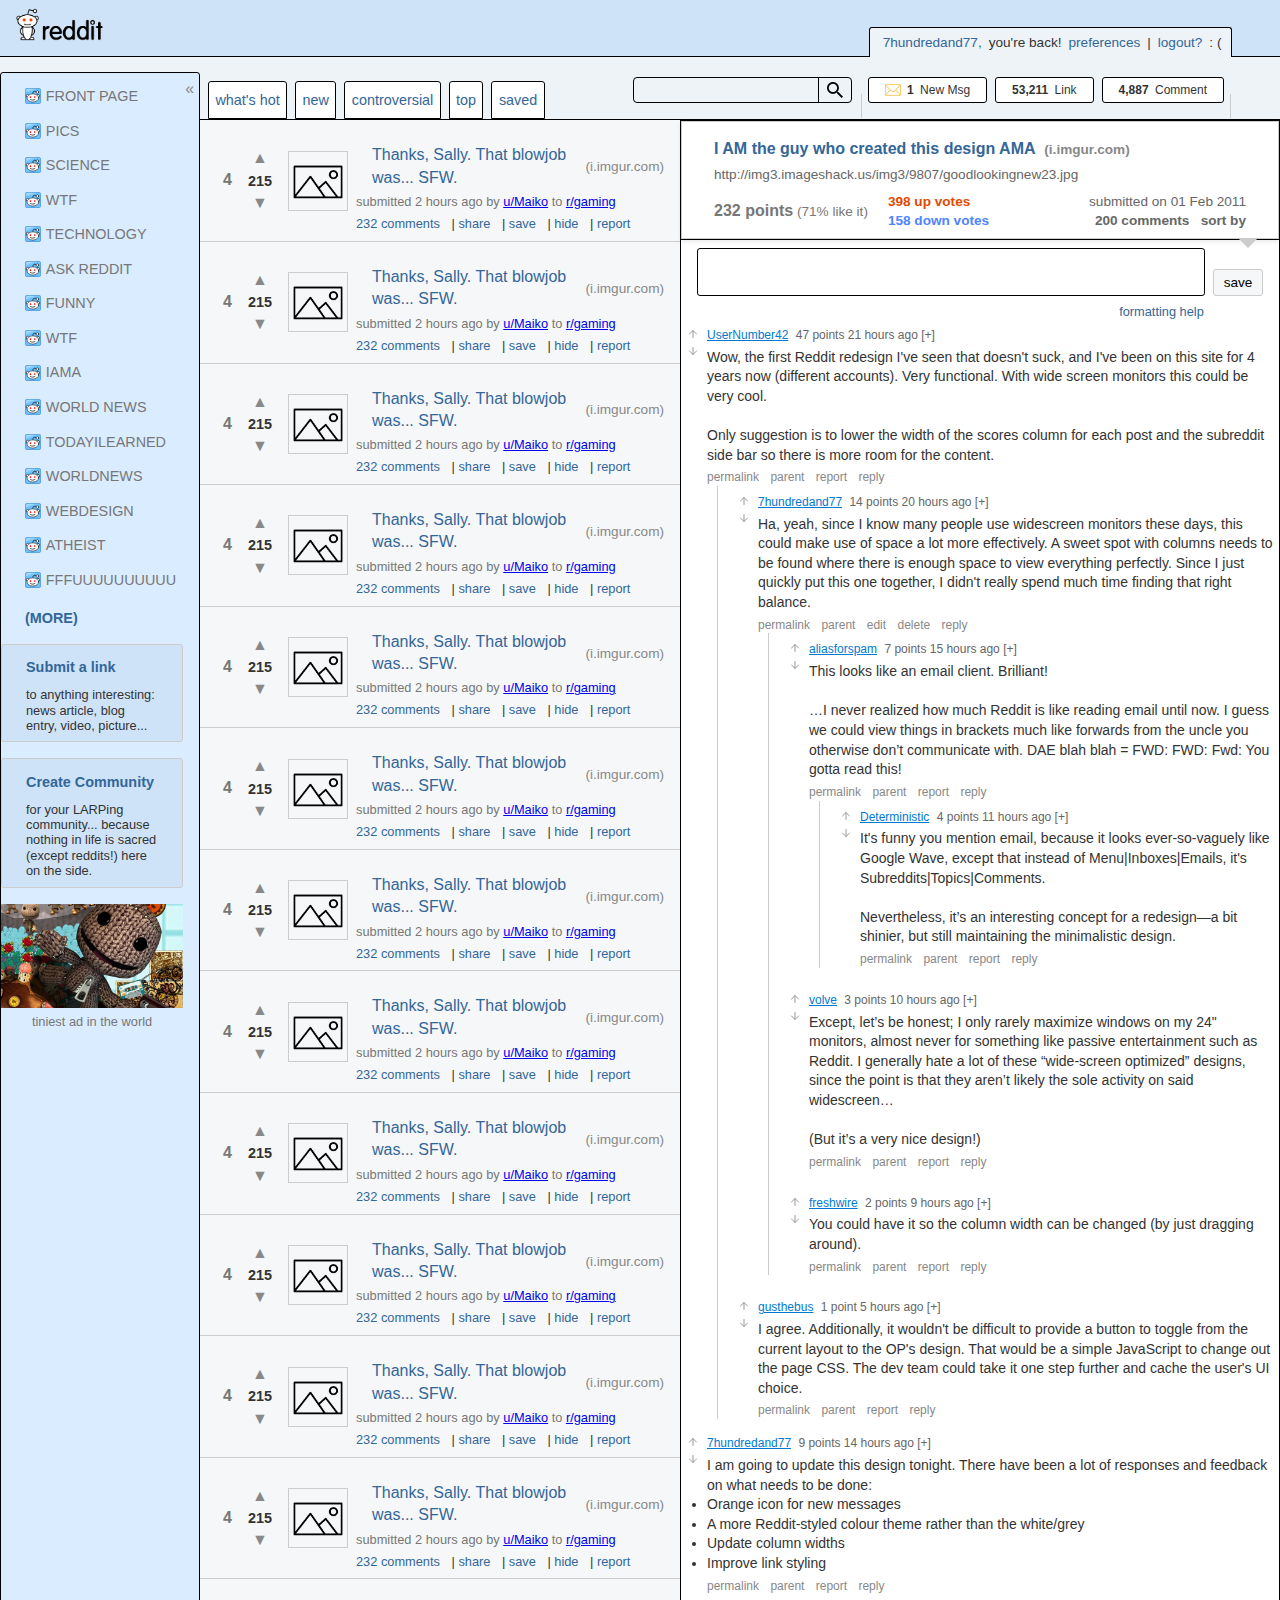
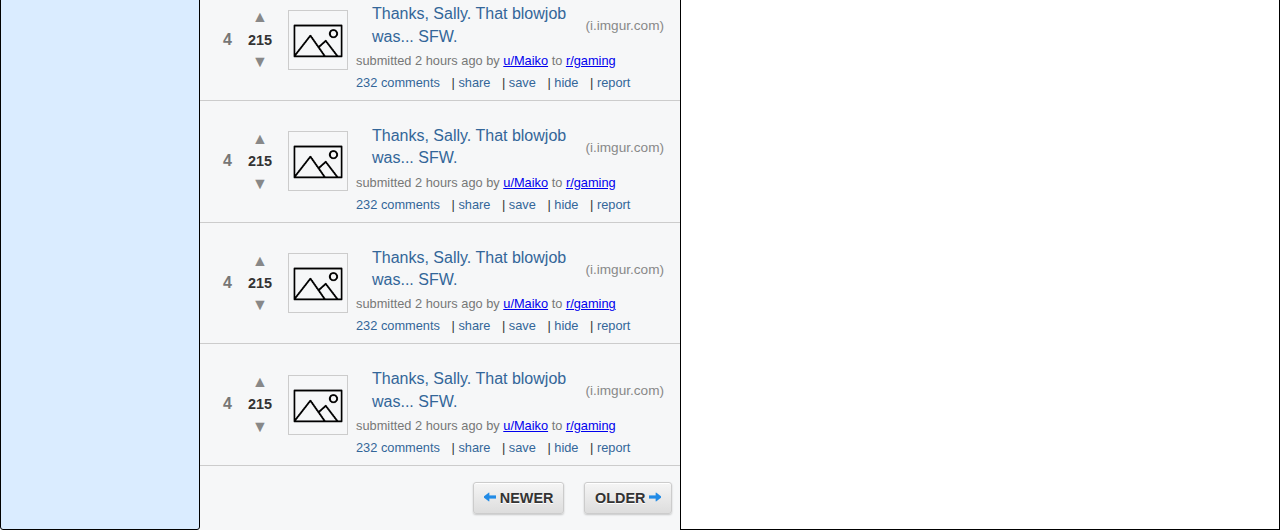
==== commit 2ea2b36f: "Fifth Commit" ====
--- a/Item2/index.html
+++ b/Item2/index.html
@@ -777,7 +777,8 @@
       </section>
 
       <aside class="right-sidebar" aria-label="Post Details">
-        <section class="post-detail">
+        <section class="bubble-shape">
+        <section class="post-detail-meta">
           <!-- Title + Domain -->
           <h2 class="post-title">
             I AM the guy who created this design AMA
@@ -813,6 +814,9 @@
             </div>
           </section>
 
+        </section>
+        </section>  
+
           <!-- Single-line comment box + "save" button -->
           <section class="comment-input-line">
             <input type="text" class="comment-input" />
@@ -823,36 +827,24 @@
             <a href="#">formatting help</a>
           </span>
 
-          <!-- Comments Section -->
           <div class="comments">
+            <!-- 1) UserNumber42 (TOP LEVEL) -->
             <div class="comment">
               <div class="comment-row">
                 <div class="comment-votes">
+                  <!-- Upvote -->
                   <button class="comment-vote-button">
-                    <svg
-                      width="12"
-                      height="12"
-                      viewBox="0 0 24 24"
-                      fill="none"
-                      stroke="#999"
-                      stroke-width="2"
-                      stroke-linecap="round"
-                      stroke-linejoin="round"
-                    >
+                    <svg width="12" height="12" viewBox="0 0 24 24"
+                         fill="none" stroke="#999" stroke-width="2"
+                         stroke-linecap="round" stroke-linejoin="round">
                       <path d="M12 19V5M5 12l7-7 7 7" />
                     </svg>
                   </button>
+                  <!-- Downvote -->
                   <button class="comment-vote-button">
-                    <svg
-                      width="12"
-                      height="12"
-                      viewBox="0 0 24 24"
-                      fill="none"
-                      stroke="#999"
-                      stroke-width="2"
-                      stroke-linecap="round"
-                      stroke-linejoin="round"
-                    >
+                    <svg width="12" height="12" viewBox="0 0 24 24"
+                         fill="none" stroke="#999" stroke-width="2"
+                         stroke-linecap="round" stroke-linejoin="round">
                       <path d="M12 5v14M5 12l7 7 7-7" />
                     </svg>
                   </button>
@@ -863,115 +855,13 @@
                     <span>47 points 21 hours ago [+]</span>
                   </div>
                   <div class="comment-content">
-                    Wow, the first reddit redesign I've seen that doesn't suck,
-                    and I've been on this site for 4 years now (different
-                    accounts). Very functional. With wide screen monitors this
-                    is very cool.
-                  </div>
-                  <div class="comment-actions">
-                    <a href="#">permalink</a>
-                    <a href="#">parent</a>
-                    <a href="#">reply</a>
-                  </div>
-                </div>
-              </div>
-            </div>
-
-            <div class="comment comment-nested">
-              <div class="comment-row">
-                <div class="comment-votes">
-                  <button class="comment-vote-button">
-                    <svg
-                      width="12"
-                      height="12"
-                      viewBox="0 0 24 24"
-                      fill="none"
-                      stroke="#999"
-                      stroke-width="2"
-                      stroke-linecap="round"
-                      stroke-linejoin="round"
-                    >
-                      <path d="M12 19V5M5 12l7-7 7 7" />
-                    </svg>
-                  </button>
-                  <button class="comment-vote-button">
-                    <svg
-                      width="12"
-                      height="12"
-                      viewBox="0 0 24 24"
-                      fill="none"
-                      stroke="#999"
-                      stroke-width="2"
-                      stroke-linecap="round"
-                      stroke-linejoin="round"
-                    >
-                      <path d="M12 5v14M5 12l7 7 7-7" />
-                    </svg>
-                  </button>
-                </div>
-                <div class="comment-body">
-                  <div class="comment-meta">
-                    <a href="#" class="comment-author op">7hundredand77</a>
-                    <span>14 points 20 hours ago [+]</span>
-                  </div>
-                  <div class="comment-content">
-                    Hi, yeah, since I know many people use widescreen monitors
-                    these days, this could make use of space a lot more
-                    effectively. A sweet spot with columns needs to be found
-                    where there is enough space to view everything perfectly.
-                    Since I just quickly put this one together, I didn't really
-                    spend much time finding that right balance.
-                  </div>
-                  <div class="comment-actions">
-                    <a href="#">permalink</a>
-                    <a href="#">parent</a>
-                    <a href="#">edit</a>
-                    <a href="#">delete</a>
-                    <a href="#">reply</a>
-                  </div>
-                </div>
-              </div>
-            </div>
-
-            <div class="comment">
-              <div class="comment-row">
-                <div class="comment-votes">
-                  <button class="comment-vote-button">
-                    <svg
-                      width="12"
-                      height="12"
-                      viewBox="0 0 24 24"
-                      fill="none"
-                      stroke="#999"
-                      stroke-width="2"
-                      stroke-linecap="round"
-                      stroke-linejoin="round"
-                    >
-                      <path d="M12 19V5M5 12l7-7 7 7" />
-                    </svg>
-                  </button>
-                  <button class="comment-vote-button">
-                    <svg
-                      width="12"
-                      height="12"
-                      viewBox="0 0 24 24"
-                      fill="none"
-                      stroke="#999"
-                      stroke-width="2"
-                      stroke-linecap="round"
-                      stroke-linejoin="round"
-                    >
-                      <path d="M12 5v14M5 12l7 7 7-7" />
-                    </svg>
-                  </button>
-                </div>
-                <div class="comment-body">
-                  <div class="comment-meta">
-                    <a href="#" class="comment-author">Chewbacca</a>
-                    <span>7 points 15 hours ago [+]</span>
-                  </div>
-                  <div class="comment-content">
-                    This looks like an email client. Brilliant!
+                    Wow, the first Reddit redesign I've seen that doesn't suck, and
+                    I've been on this site for 4 years now (different accounts).
+                    Very functional. With wide screen monitors this could be very cool.
+                    <br><br>
+                    Only suggestion is to lower the width of the scores column for
+                    each post and the subreddit side bar so there is more room
+                    for the content.
                   </div>
                   <div class="comment-actions">
                     <a href="#">permalink</a>
@@ -981,8 +871,317 @@
                   </div>
                 </div>
               </div>
-            </div>
-          </div>
+          
+              <!-- Child comments of UserNumber42 go inside .comment-children -->
+              <div class="comment-children">
+                <!-- 1.1) 7hundredand77 (NESTED under UserNumber42) -->
+                <div class="comment comment-nested">
+                  <div class="comment-row">
+                    <div class="comment-votes">
+                      <button class="comment-vote-button">
+                        <svg width="12" height="12" viewBox="0 0 24 24"
+                             fill="none" stroke="#999" stroke-width="2"
+                             stroke-linecap="round" stroke-linejoin="round">
+                          <path d="M12 19V5M5 12l7-7 7 7" />
+                        </svg>
+                      </button>
+                      <button class="comment-vote-button">
+                        <svg width="12" height="12" viewBox="0 0 24 24"
+                             fill="none" stroke="#999" stroke-width="2"
+                             stroke-linecap="round" stroke-linejoin="round">
+                          <path d="M12 5v14M5 12l7 7 7-7" />
+                        </svg>
+                      </button>
+                    </div>
+                    <div class="comment-body">
+                      <div class="comment-meta">
+                        <a href="#" class="comment-author op">7hundredand77</a>
+                        <span>14 points 20 hours ago [+]</span>
+                      </div>
+                      <div class="comment-content">
+                        Ha, yeah, since I know many people use widescreen monitors these
+                        days, this could make use of space a lot more effectively.
+                        A sweet spot with columns needs to be found where there is enough
+                        space to view everything perfectly. Since I just quickly put
+                        this one together, I didn't really spend much time finding
+                        that right balance.
+                      </div>
+                      <div class="comment-actions">
+                        <a href="#">permalink</a>
+                        <a href="#">parent</a>
+                        <a href="#">edit</a>
+                        <a href="#">delete</a>
+                        <a href="#">reply</a>
+                      </div>
+                    </div>
+                  </div>
+          
+                  <!-- Child comments of 7hundredand77 -->
+                  <div class="comment-children">
+                    <!-- 1.1.1) aliasforspam (NESTED under 7hundredand77) -->
+                    <div class="comment comment-nested">
+                      <div class="comment-row">
+                        <div class="comment-votes">
+                          <button class="comment-vote-button">
+                            <svg width="12" height="12" viewBox="0 0 24 24"
+                                 fill="none" stroke="#999" stroke-width="2"
+                                 stroke-linecap="round" stroke-linejoin="round">
+                              <path d="M12 19V5M5 12l7-7 7 7" />
+                            </svg>
+                          </button>
+                          <button class="comment-vote-button">
+                            <svg width="12" height="12" viewBox="0 0 24 24"
+                                 fill="none" stroke="#999" stroke-width="2"
+                                 stroke-linecap="round" stroke-linejoin="round">
+                              <path d="M12 5v14M5 12l7 7 7-7" />
+                            </svg>
+                          </button>
+                        </div>
+                        <div class="comment-body">
+                          <div class="comment-meta">
+                            <a href="#" class="comment-author">aliasforspam</a>
+                            <span>7 points 15 hours ago [+]</span>
+                          </div>
+                          <div class="comment-content">
+                            This looks like an email client. Brilliant!
+                            <br><br>
+                            …I never realized how much Reddit is like reading email
+                            until now. I guess we could view things in brackets much like
+                            forwards from the uncle you otherwise don’t communicate
+                            with. DAE blah blah = FWD: FWD: Fwd: You gotta read this!
+                          </div>
+                          <div class="comment-actions">
+                            <a href="#">permalink</a>
+                            <a href="#">parent</a>
+                            <a href="#">report</a>
+                            <a href="#">reply</a>
+                          </div>
+                        </div>
+                      </div>
+          
+                      <!-- Child comments of aliasforspam -->
+                      <div class="comment-children">
+                        <!-- 1.1.1.1) Deterministic (NESTED under aliasforspam) -->
+                        <div class="comment comment-nested">
+                          <div class="comment-row">
+                            <div class="comment-votes">
+                              <button class="comment-vote-button">
+                                <svg width="12" height="12" viewBox="0 0 24 24"
+                                     fill="none" stroke="#999" stroke-width="2"
+                                     stroke-linecap="round" stroke-linejoin="round">
+                                  <path d="M12 19V5M5 12l7-7 7 7" />
+                                </svg>
+                              </button>
+                              <button class="comment-vote-button">
+                                <svg width="12" height="12" viewBox="0 0 24 24"
+                                     fill="none" stroke="#999" stroke-width="2"
+                                     stroke-linecap="round" stroke-linejoin="round">
+                                  <path d="M12 5v14M5 12l7 7 7-7" />
+                                </svg>
+                              </button>
+                            </div>
+                            <div class="comment-body">
+                              <div class="comment-meta">
+                                <a href="#" class="comment-author">Deterministic</a>
+                                <span>4 points 11 hours ago [+]</span>
+                              </div>
+                              <div class="comment-content">
+                                It's funny you mention email, because it looks
+                                ever-so-vaguely like Google Wave, except that instead of
+                                Menu|Inboxes|Emails, it's Subreddits|Topics|Comments.
+                                <br><br>
+                                Nevertheless, it’s an interesting concept for a
+                                redesign—a bit shinier, but still maintaining the
+                                minimalistic design.
+                              </div>
+                              <div class="comment-actions">
+                                <a href="#">permalink</a>
+                                <a href="#">parent</a>
+                                <a href="#">report</a>
+                                <a href="#">reply</a>
+                              </div>
+                            </div>
+                          </div>
+                        </div> <!-- End Deterministic -->
+                      </div> <!-- End .comment-children of aliasforspam -->
+                    </div> <!-- End aliasforspam -->
+          
+                    <!-- 1.1.2) volve (NESTED under 7hundredand77) -->
+                    <div class="comment comment-nested">
+                      <div class="comment-row">
+                        <div class="comment-votes">
+                          <button class="comment-vote-button">
+                            <svg width="12" height="12" viewBox="0 0 24 24"
+                                 fill="none" stroke="#999" stroke-width="2"
+                                 stroke-linecap="round" stroke-linejoin="round">
+                              <path d="M12 19V5M5 12l7-7 7 7" />
+                            </svg>
+                          </button>
+                          <button class="comment-vote-button">
+                            <svg width="12" height="12" viewBox="0 0 24 24"
+                                 fill="none" stroke="#999" stroke-width="2"
+                                 stroke-linecap="round" stroke-linejoin="round">
+                              <path d="M12 5v14M5 12l7 7 7-7" />
+                            </svg>
+                          </button>
+                        </div>
+                        <div class="comment-body">
+                          <div class="comment-meta">
+                            <a href="#" class="comment-author">volve</a>
+                            <span>3 points 10 hours ago [+]</span>
+                          </div>
+                          <div class="comment-content">
+                            Except, let’s be honest; I only rarely maximize windows on
+                            my 24" monitors, almost never for something like passive
+                            entertainment such as Reddit. I generally hate a lot of
+                            these “wide‐screen optimized” designs, since the point is
+                            that they aren’t likely the sole activity on said
+                            widescreen…
+                            <br><br>
+                            (But it’s a very nice design!)
+                          </div>
+                          <div class="comment-actions">
+                            <a href="#">permalink</a>
+                            <a href="#">parent</a>
+                            <a href="#">report</a>
+                            <a href="#">reply</a>
+                          </div>
+                        </div>
+                      </div>
+                    </div> <!-- End volve -->
+          
+                    <!-- 1.1.3) freshwire (NESTED under 7hundredand77) -->
+                    <div class="comment comment-nested">
+                      <div class="comment-row">
+                        <div class="comment-votes">
+                          <button class="comment-vote-button">
+                            <svg width="12" height="12" viewBox="0 0 24 24"
+                                 fill="none" stroke="#999" stroke-width="2"
+                                 stroke-linecap="round" stroke-linejoin="round">
+                              <path d="M12 19V5M5 12l7-7 7 7" />
+                            </svg>
+                          </button>
+                          <button class="comment-vote-button">
+                            <svg width="12" height="12" viewBox="0 0 24 24"
+                                 fill="none" stroke="#999" stroke-width="2"
+                                 stroke-linecap="round" stroke-linejoin="round">
+                              <path d="M12 5v14M5 12l7 7 7-7" />
+                            </svg>
+                          </button>
+                        </div>
+                        <div class="comment-body">
+                          <div class="comment-meta">
+                            <a href="#" class="comment-author">freshwire</a>
+                            <span>2 points 9 hours ago [+]</span>
+                          </div>
+                          <div class="comment-content">
+                            You could have it so the column width can be changed
+                            (by just dragging around).
+                          </div>
+                          <div class="comment-actions">
+                            <a href="#">permalink</a>
+                            <a href="#">parent</a>
+                            <a href="#">report</a>
+                            <a href="#">reply</a>
+                          </div>
+                        </div>
+                      </div>
+                    </div> <!-- End freshwire -->
+                  </div> <!-- End .comment-children of 7hundredand77 -->
+                </div> <!-- End 7hundredand77 -->
+          
+                <!-- 1.2) gusthebus (NESTED under UserNumber42) -->
+                <div class="comment comment-nested">
+                  <div class="comment-row">
+                    <div class="comment-votes">
+                      <button class="comment-vote-button">
+                        <svg width="12" height="12" viewBox="0 0 24 24"
+                             fill="none" stroke="#999" stroke-width="2"
+                             stroke-linecap="round" stroke-linejoin="round">
+                          <path d="M12 19V5M5 12l7-7 7 7" />
+                        </svg>
+                      </button>
+                      <button class="comment-vote-button">
+                        <svg width="12" height="12" viewBox="0 0 24 24"
+                             fill="none" stroke="#999" stroke-width="2"
+                             stroke-linecap="round" stroke-linejoin="round">
+                          <path d="M12 5v14M5 12l7 7 7-7" />
+                        </svg>
+                      </button>
+                    </div>
+                    <div class="comment-body">
+                      <div class="comment-meta">
+                        <a href="#" class="comment-author">gusthebus</a>
+                        <span>1 point 5 hours ago [+]</span>
+                      </div>
+                      <div class="comment-content">
+                        I agree. Additionally, it wouldn't be difficult to provide
+                        a button to toggle from the current layout to the OP's design.
+                        That would be a simple JavaScript to change out the page CSS.
+                        The dev team could take it one step further and cache the user's
+                        UI choice.
+                      </div>
+                      <div class="comment-actions">
+                        <a href="#">permalink</a>
+                        <a href="#">parent</a>
+                        <a href="#">report</a>
+                        <a href="#">reply</a>
+                      </div>
+                    </div>
+                  </div>
+                </div> <!-- End gusthebus -->
+              </div> <!-- End .comment-children of UserNumber42 -->
+            </div> <!-- End UserNumber42 -->
+          
+            <!-- 2) 7hundredand77 (TOP LEVEL again) -->
+            <div class="comment">
+              <div class="comment-row">
+                <div class="comment-votes">
+                  <button class="comment-vote-button">
+                    <svg width="12" height="12" viewBox="0 0 24 24"
+                         fill="none" stroke="#999" stroke-width="2"
+                         stroke-linecap="round" stroke-linejoin="round">
+                      <path d="M12 19V5M5 12l7-7 7 7" />
+                    </svg>
+                  </button>
+                  <button class="comment-vote-button">
+                    <svg width="12" height="12" viewBox="0 0 24 24"
+                         fill="none" stroke="#999" stroke-width="2"
+                         stroke-linecap="round" stroke-linejoin="round">
+                      <path d="M12 5v14M5 12l7 7 7-7" />
+                    </svg>
+                  </button>
+                </div>
+                <div class="comment-body">
+                  <div class="comment-meta">
+                    <a href="#" class="comment-author op">7hundredand77</a>
+                    <span>9 points 14 hours ago [+]</span>
+                  </div>
+                  <div class="comment-content">
+                    I am going to update this design tonight. There have been
+                    a lot of responses and feedback on what needs to be done:
+                    <ul>
+                      <li>Orange icon for new messages</li>
+                      <li>A more Reddit‐styled colour theme rather than the white/grey</li>
+                      <li>Update column widths</li>
+                      <li>Improve link styling</li>
+                    </ul>
+                  </div>
+                  <div class="comment-actions">
+                    <a href="#">permalink</a>
+                    <a href="#">parent</a>
+                    <a href="#">report</a>
+                    <a href="#">reply</a>
+                  </div>
+                </div>
+              </div>
+              <!-- No .comment-children here, because 7hundredand77 has no children at this top level -->
+            </div> <!-- End second 7hundredand77 -->
+          </div><!-- / .comments -->
+          
+            
+          
+          
         </section>
       </aside>
     </main>
--- a/Item2/styles.css
+++ b/Item2/styles.css
@@ -511,9 +511,7 @@
   grid-row: 2 / 3;
   grid-column: 3 / 4;
   background-color: #fff;
-  border: 1px solid #ccc;
-  border-radius: 4px;
-  padding: 1rem;
+  border: 1px solid black;
   font-size: 0.9rem;
 }
 
@@ -522,6 +520,7 @@
   font-size: 1rem;
   margin-bottom: 0.25rem;
   color: #336699;
+  padding: 1rem 1rem 0rem 1rem;
 }
 .domain {
   font-size: 0.85rem;
@@ -534,7 +533,49 @@
   margin-bottom: 0.5rem;
   font-size: 0.85rem;
   color: #666;
-}
+  padding: 0rem 0rem 0rem 1rem;
+}
+
+
+/* Bubble Container (around .post-detail-meta) */
+.bubble-shape {
+  /* Fill the width of its container or adapt as you need. */
+  width: 100%;
+  
+  /* Basic styling for the bubble itself */
+  background: #fff;
+  border: 1px solid #ccc;
+  box-shadow: 0px 2px 5px rgba(0, 0, 0, 0.1);
+  
+  /* Position relative so the arrow can be placed absolutely */
+  position: relative;
+  
+  /* Optional margin to separate it from other content */
+}
+
+/* Bottom Arrow */
+.bubble-shape::after {
+  content: "";
+  position: absolute;
+  /* Place the arrow so it “sticks out” from the bottom edge */
+  bottom: -10px;
+
+  /* Adjust left/right to move arrow horizontally.
+     e.g., 'left: 20px;' if you want it near the left, or center it with calc(), etc. */
+  right: 20px;
+  
+  /* The “triangle” is 0x0, with only one colored border side */
+  width: 0;
+  height: 0;
+  
+  /* We’re using border-top to create an upside-down triangle. 
+     The color matches the bubble’s border (#ccc). */
+  border-left: 10px solid transparent;
+  border-right: 10px solid transparent;
+  border-top: 10px solid #ccc;
+}
+
+
 
 .post-detail-meta {
   /* overall font, color, etc. */
@@ -542,6 +583,7 @@
   color: #777;
   line-height: 1.4;
   margin-bottom: 0.5rem;
+  padding: 0rem 1rem;
 }
 
 .four-col-row {
@@ -600,7 +642,7 @@
   font-size: 0.8rem;
   color: #336699;
   text-decoration: none;
-  margin-right: 3.7rem;
+  margin-right: 4.7rem;
 }
 .formatting-help a:hover {
   text-decoration: underline;
@@ -610,15 +652,18 @@
 .comment-input-line {
   display: flex;
   align-items: center;
+  border-top: 1px solid black;
   gap: 0.5rem;
+  padding: 0.5rem 1rem 0rem 1rem;
 }
 .comment-input {
   flex: 1;
   padding: 0.3rem;
   font-size: 0.85rem;
-  border: 1px solid #ccc;
+  border: 1px solid black;
   border-radius: 3px;
   min-height: 3rem;
+  
 }
 .comment-save {
   font-size: 0.85rem;
@@ -642,73 +687,102 @@
   clip: rect(1px, 1px, 1px, 1px);
 }
 
-/* Comments Section */
+/* Container for all comments */
 .comments {
-  margin-top: 24px;
-}
-
+  margin: 6px;
+  font-family: sans-serif;
+}
+
+/* Each comment container */
 .comment {
   margin-bottom: 16px;
 }
 
-.comment-nested {
-  margin-left: 24px;
-}
-
 .comment-row {
   display: flex;
   align-items: flex-start;
 }
 
+/* Voting buttons to the left */
 .comment-votes {
-  margin-right: 4px;
-}
-
+  display: flex;
+  flex-direction: column;
+  margin-right: 8px;
+}
+
+/* Very simple up/down arrow style */
 .comment-vote-button {
-  width: 16px;
-  height: 16px;
   background: none;
   border: none;
   cursor: pointer;
-  display: flex;
-  align-items: center;
-  justify-content: center;
-}
-
+  margin: 1px 0;
+}
+
+/* The main body of the comment: author, text, etc. */
 .comment-body {
   flex: 1;
 }
 
+/* e.g., smaller text, grey color, etc. */
 .comment-meta {
-  font-size: 10px;
+  font-size: 12px;
+  color: #666;
+}
+
+.comment-author {
+  color: #0079d3; /* or reddit-blue, etc. */
+  margin-right: 4px;
+}
+
+.comment-author.op {
+  color: #0079d3; /* "reddit upvote" style for the OP */
+}
+
+.comment-content {
+  font-size: 14px;
+  margin-top: 4px;
+}
+
+.comment-actions {
+  margin-top: 4px;
+  font-size: 12px;
+}
+.comment-actions a {
+  margin-right: 8px;
   color: #888;
-}
-
-.comment-author {
-  color: var(--reddit-blue);
-}
-
-.comment-author.op {
-  color: var(--reddit-upvote);
-}
-
-.comment-content {
-  font-size: 12px;
-  line-height: 1.5;
-  margin-top: 4px;
-}
-
-.comment-actions {
-  font-size: 10px;
-  margin-top: 2px;
-}
-
-.comment-actions a {
-  color: #888;
-  margin-right: 4px;
-  text-decoration: none;
-}
-
-.comment-actions a:hover {
-  text-decoration: underline;
-}
+  text-decoration: none;
+}
+
+/* 
+   Each parent's children are grouped in .comment-children.
+   This draws a continuous vertical line (the "spine") 
+   from top to bottom for all child comments. 
+*/
+.comment-children {
+  margin-left: 30px;        /* overall indentation for the child block */
+  border-left: 1px solid #ccc;
+  position: relative;
+}
+
+/* 
+   Each child comment is still considered "nested." 
+   We add a small horizontal line to connect it to the parent's spine.
+*/
+.comment-nested {
+  position: relative;
+  margin-left: 20px;        /* push the box to the right, away from the spine */
+  padding-top: 8px;         /* space between siblings so lines don't overlap */
+}
+
+/* 
+   This pseudo-element draws the "branch" from the vertical spine 
+   to the child's comment box. 
+*/
+.comment-nested::before {
+  content: "";
+  position: absolute;
+  width: 20px;              /* same as .comment-nested margin-left */
+  left: -20px;              /* align with the vertical spine */
+  top: 16px;                /* vertical offset so it hits near the author's row */
+}
+
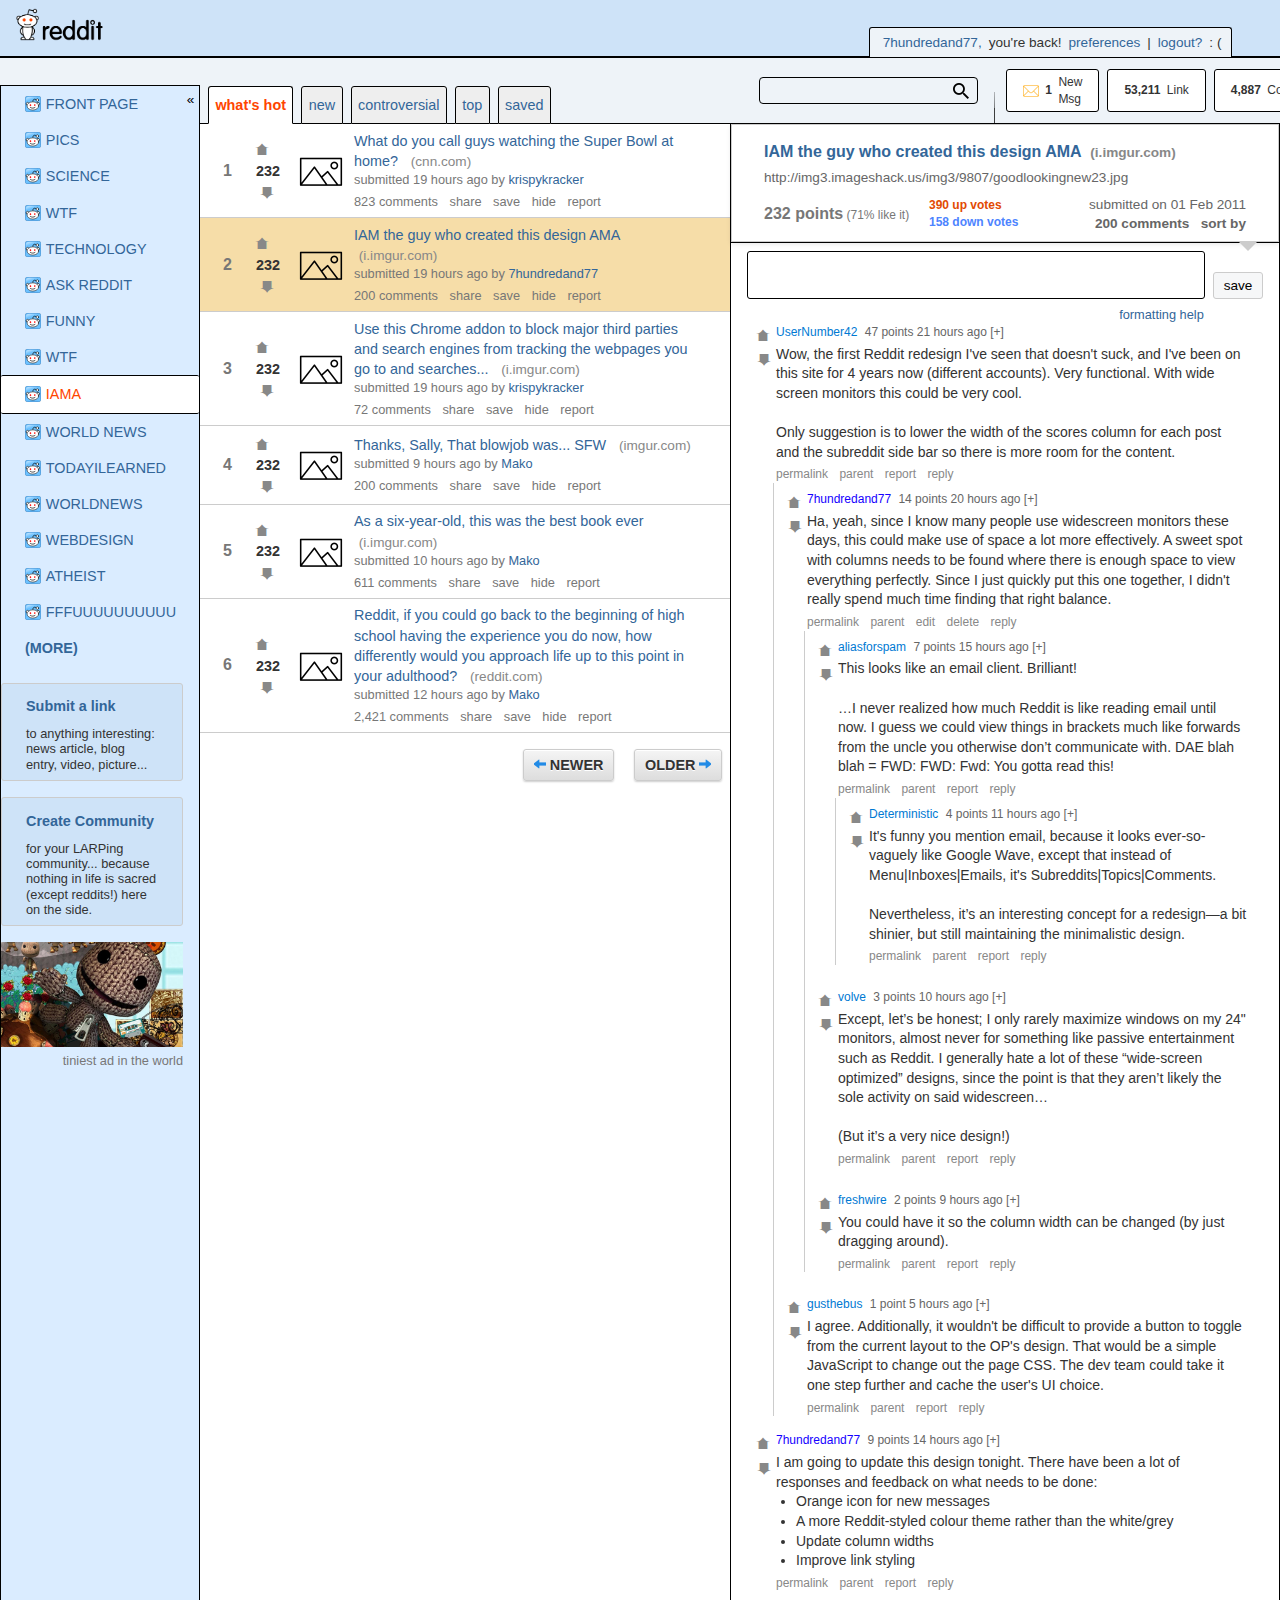
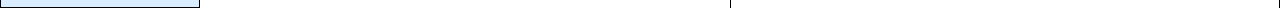
==== commit 447d7aff: "Sixth Commit" ====
--- a/Item2/index.html
+++ b/Item2/index.html
@@ -9,7 +9,7 @@
   <body>
     <!-- ======== TOP HEADER BAR ======== -->
     <header class="site-header">
-      <!-- FIRST BAR (Logo) -->
+      <!-- FIRST ROW: Logo + User Info -->
       <section class="header-bar">
         <nav class="site-logo">
           <a href="#" aria-label="Home">
@@ -21,38 +21,59 @@
           <a href="#">preferences</a> | <a href="#">logout?</a> : (
         </nav>
       </section>
-    </header>
-
-    <!-- ======== MAIN CONTENT WRAPPER ======== -->
-    <main class="content-wrapper">
+    
+      <!-- SECOND ROW: Subreddits Nav -->
       <section class="subreddits-nav">
         <!-- Left: user nav -->
         <nav class="user-nav">
           <ul>
-            <li><a href="#">what's hot</a></li>
-            <li><a href="#">new</a></li>
-            <li><a href="#">controversial</a></li>
-            <li><a href="#">top</a></li>
-            <li><a href="#">saved</a></li>
+            <!-- Tab 1: what's hot -->
+            <li>
+              <input type="radio" id="nav-hot" name="nav-tab" hidden checked>
+              <label for="nav-hot" class="nav-tab">what's hot</label>
+            </li>
+        
+            <!-- Tab 2: new -->
+            <li>
+              <input type="radio" id="nav-new" name="nav-tab" hidden>
+              <label for="nav-new" class="nav-tab">new</label>
+            </li>
+        
+            <!-- Tab 3: controversial -->
+            <li>
+              <input type="radio" id="nav-controversial" name="nav-tab" hidden>
+              <label for="nav-controversial" class="nav-tab">controversial</label>
+            </li>
+        
+            <!-- Tab 4: top -->
+            <li>
+              <input type="radio" id="nav-top" name="nav-tab" hidden>
+              <label for="nav-top" class="nav-tab">top</label>
+            </li>
+        
+            <!-- Tab 5: saved -->
+            <li>
+              <input type="radio" id="nav-saved" name="nav-tab" hidden>
+              <label for="nav-saved" class="nav-tab">saved</label>
+            </li>
           </ul>
         </nav>
-
+        
+    
         <!-- Middle: search form -->
         <nav class="search-form" role="search" aria-label="Site Search">
           <label for="search-input" class="visually-hidden">Search</label>
           <input id="search-input" type="search" />
         </nav>
-
+    
         <!-- Right: notifications -->
         <nav class="notifications">
           <ul>
             <li>
-              <a href="#"
-                ><img src="src/email.png" alt="Envelope Icon" /><strong
-                  >1</strong
-                >
-                New Msg</a
-              >
+              <a href="#">
+                <img src="src/email.png" alt="Envelope Icon" />
+                <strong>1</strong> New Msg
+              </a>
             </li>
             <li>
               <a href="#"><strong>53,211</strong> Link</a>
@@ -63,711 +84,420 @@
           </ul>
         </nav>
       </section>
-      <!-- LEFT SIDEBAR -->
+    </header>
+    
+
+    <!-- ======== MAIN CONTENT WRAPPER ======== -->
+   
+      
+      <input type="checkbox" id="sidebar-collapse" hidden>
+      <main class="content-wrapper">
       <aside class="left-sidebar" aria-label="Sidebar with subreddits">
+        <!-- Toggle Control for collapsing/expanding -->
+        
+        <label for="sidebar-collapse" class="collapse-toggle">
+          <span class="double-chevron">«</span>
+        </label>
+        <div class="sidebar-content">
         <ul>
           <li>
-            <a href="#" class="sidebar-link">
+            <input type="radio" id="sub-frontpage" name="sidebar-item" hidden>
+            <label for="sub-frontpage" class="sidebar-link">
               <img src="src/reddit.svg" alt="" class="sidebar-icon" />
               FRONT PAGE
-              <span class="double-chevron">«</span>
-            </a>
-          </li>
-
-          <li>
-            <a href="#">
+            </label>
+          </li>
+          <li>
+            <input type="radio" id="sub-pics" name="sidebar-item" hidden>
+            <label for="sub-pics" class="sidebar-link">
               <img src="src/reddit.svg" alt="" class="sidebar-icon" />
               PICS
-            </a>
-          </li>
-          <li>
-            <a href="#">
+            </label>
+          </li>
+          <li>
+            <input type="radio" id="sub-science" name="sidebar-item" hidden>
+            <label for="sub-science" class="sidebar-link">
               <img src="src/reddit.svg" alt="" class="sidebar-icon" />
               SCIENCE
-            </a>
-          </li>
-          <li>
-            <a href="#">
+            </label>
+          </li>
+          <li>
+            <input type="radio" id="sub-wtf1" name="sidebar-item" hidden>
+            <label for="sub-wtf1" class="sidebar-link">
               <img src="src/reddit.svg" alt="" class="sidebar-icon" />
               WTF
-            </a>
-          </li>
-          <li>
-            <a href="#">
+            </label>
+          </li>
+          <li>
+            <input type="radio" id="sub-technology" name="sidebar-item" hidden>
+            <label for="sub-technology" class="sidebar-link">
               <img src="src/reddit.svg" alt="" class="sidebar-icon" />
               TECHNOLOGY
-            </a>
-          </li>
-          <li>
-            <a href="#">
+            </label>
+          </li>
+          <li>
+            <input type="radio" id="sub-askreddit" name="sidebar-item" hidden>
+            <label for="sub-askreddit" class="sidebar-link">
               <img src="src/reddit.svg" alt="" class="sidebar-icon" />
               ASK REDDIT
-            </a>
-          </li>
-          <li>
-            <a href="#">
+            </label>
+          </li>
+          <li>
+            <input type="radio" id="sub-funny" name="sidebar-item" hidden>
+            <label for="sub-funny" class="sidebar-link">
               <img src="src/reddit.svg" alt="" class="sidebar-icon" />
               FUNNY
-            </a>
-          </li>
-          <li>
-            <a href="#">
+            </label>
+          </li>
+          <li>
+            <input type="radio" id="sub-wtf2" name="sidebar-item" hidden>
+            <label for="sub-wtf2" class="sidebar-link">
               <img src="src/reddit.svg" alt="" class="sidebar-icon" />
               WTF
-            </a>
-          </li>
-          <li>
-            <a href="#">
+            </label>
+          </li>
+          <li>
+            <input type="radio" id="sub-iama" name="sidebar-item" hidden checked>
+            <label for="sub-iama" class="sidebar-link">
               <img src="src/reddit.svg" alt="" class="sidebar-icon" />
               IAMA
-            </a>
-          </li>
-          <li>
-            <a href="#">
+            </label>
+          </li>
+          <li>
+            <input type="radio" id="sub-world-news" name="sidebar-item" hidden>
+            <label for="sub-world-news" class="sidebar-link">
               <img src="src/reddit.svg" alt="" class="sidebar-icon" />
               WORLD NEWS
-            </a>
-          </li>
-          <li>
-            <a href="#">
+            </label>
+          </li>
+          <li>
+            <input type="radio" id="sub-todayilearned" name="sidebar-item" hidden>
+            <label for="sub-todayilearned" class="sidebar-link">
               <img src="src/reddit.svg" alt="" class="sidebar-icon" />
               TODAYILEARNED
-            </a>
-          </li>
-          <li>
-            <a href="#">
+            </label>
+          </li>
+          <li>
+            <input type="radio" id="sub-worldnews" name="sidebar-item" hidden>
+            <label for="sub-worldnews" class="sidebar-link">
               <img src="src/reddit.svg" alt="" class="sidebar-icon" />
               WORLDNEWS
-            </a>
-          </li>
-          <li>
-            <a href="#">
+            </label>
+          </li>
+          <li>
+            <input type="radio" id="sub-webdesign" name="sidebar-item" hidden>
+            <label for="sub-webdesign" class="sidebar-link">
               <img src="src/reddit.svg" alt="" class="sidebar-icon" />
               WEBDESIGN
-            </a>
-          </li>
-          <li>
-            <a href="#">
+            </label>
+          </li>
+          <li>
+            <input type="radio" id="sub-atheist" name="sidebar-item" hidden>
+            <label for="sub-atheist" class="sidebar-link">
               <img src="src/reddit.svg" alt="" class="sidebar-icon" />
               ATHEIST
-            </a>
-          </li>
-          <li>
-            <a href="#">
+            </label>
+          </li>
+          <li>
+            <input type="radio" id="sub-fffuuuuuuuuuu" name="sidebar-item" hidden>
+            <label for="sub-fffuuuuuuuuuu" class="sidebar-link">
               <img src="src/reddit.svg" alt="" class="sidebar-icon" />
               FFFUUUUUUUUUU
-            </a>
+            </label>
           </li>
         </ul>
-
-        <!-- (MORE) link, using a <section> instead of <div> -->
+      
+        <!-- (MORE) link and actions remain unchanged -->
         <section class="sidebar-item">
           <a href="#" class="sidebar-action-link">(MORE)</a>
         </section>
-
+      
         <section class="sidebar-action">
           <a href="#" class="sidebar-action-link">Submit a link</a>
           <p class="sidebar-action-text">
             to anything interesting: news article, blog entry, video, picture...
           </p>
         </section>
-
+      
         <section class="sidebar-action">
           <a href="#" class="sidebar-action-link">Create Community</a>
           <p class="sidebar-action-text">
-            for your LARPing community... because nothing in life is sacred
-            (except reddits!) here on the side.
+            for your LARPing community... because nothing in life is sacred (except reddits!) here on the side.
           </p>
         </section>
-
+      
         <figure class="sidebar-ad">
           <img src="src/little.jpg" alt="Little Big Planet" />
           <figcaption>tiniest ad in the world</figcaption>
         </figure>
+      </div>
       </aside>
 
+      
+
       <section class="posts-column" aria-label="List of posts">
-        <!-- Example Post -->
+
+        <!-- Post #1 -->
         <article class="post">
-          <!-- Post Rank -->
-          <section class="post-rank">4</section>
-
+          <!-- Rank -->
+          <section class="post-rank">1</section>
+      
           <!-- Vote Controls -->
           <section class="vote-controls">
-            <button aria-label="Upvote">▲</button>
-            <span class="vote-count">215</span>
-            <button aria-label="Downvote">▼</button>
-          </section>
-
+            <!-- Radio inputs (unique name/id per post) -->
+            <input type="radio" id="novote-1" name="vote-1" hidden checked>
+            <input type="radio" id="upvote-1" name="vote-1" hidden>
+            <input type="radio" id="downvote-1" name="vote-1" hidden>
+      
+            <!-- Stack arrows + count vertically -->
+            <div class="vote-stack">
+              <!-- Upvote container -->
+              <div class="upvote-container">
+                <label for="upvote-1" class="arrow upvote-btn default">➨</label>
+                <label for="novote-1" class="arrow upvote-btn toggled">➨</label>
+              </div>
+      
+              <!-- Vote Count -->
+              <span class="vote-count">215</span>
+      
+              <!-- Downvote container -->
+              <div class="downvote-container">
+                <label for="downvote-1" class="arrow downvote-btn default">➨</label>
+                <label for="novote-1" class="arrow downvote-btn toggled">➨</label>
+              </div>
+            </div>
+          </section>
+      
+          <!-- Optional thumbnail image -->
           <img src="src/preview.png" alt="Preview" class="post-thumbnail" />
-          <!-- Mini Image + Title + Domain + Meta + Details -->
+      
+          <!-- Post Content -->
           <section class="post-content">
-            <!-- Title line: mini image + link + domain -->
-            <p class="post-title">
-              <a href="#" class="post-link"
-                >Thanks, Sally. That blowjob was... SFW.</a
-              >
+            <!-- Title + Domain -->
+            <p class="main-post-title">
+              <a href="#" class="post-link">
+                What do you call guys watching the Super Bowl at home?
+              </a>
+              <span class="domain">(cnn.com)</span>
+            </p>
+            <!-- Meta info -->
+            <p class="post-meta">
+              submitted 19 hours ago by <a href="#">krispykracker</a>
+            </p>
+            <!-- Comments + share, etc. -->
+            <p class="post-details">
+              <a href="#">823 comments</a> 
+              <a href="#">share</a> 
+              <a href="#">save</a> 
+              <a href="#">hide</a> 
+              <a href="#">report</a>
+            </p>
+          </section>
+        </article>
+      
+        <!-- Post #2 -->
+        <article class="post post-selected">
+          <section class="post-rank">2</section>
+          <section class="vote-controls">
+            <input type="radio" id="novote-2" name="vote-2" hidden checked>
+            <input type="radio" id="upvote-2" name="vote-2" hidden>
+            <input type="radio" id="downvote-2" name="vote-2" hidden>
+            <div class="vote-stack">
+              <div class="upvote-container">
+                <label for="upvote-2" class="arrow upvote-btn default">➨</label>
+                <label for="novote-2" class="arrow upvote-btn toggled">➨</label>
+              </div>
+              <span class="vote-count">215</span>
+              <div class="downvote-container">
+                <label for="downvote-2" class="arrow downvote-btn default">➨</label>
+                <label for="novote-2" class="arrow downvote-btn toggled">➨</label>
+              </div>
+            </div>
+          </section>
+          <img src="src/preview.png" alt="Preview" class="post-thumbnail" />
+          <section class="post-content">
+            <p class="main-post-title">
+              <a href="#" class="post-link">
+                IAM the guy who created this design AMA
+              </a>
               <span class="domain">(i.imgur.com)</span>
             </p>
-
-            <!-- Meta: "submitted X hours ago by u/Name to r/Sub" -->
             <p class="post-meta">
-              submitted 2 hours ago by <a href="#">u/Maiko</a> to
-              <a href="#">r/gaming</a>
-            </p>
-
-            <!-- Details: "232 comments | share | save | hide | report" -->
+              submitted 19 hours ago by <a href="#">7hundredand77</a>
+            </p>
             <p class="post-details">
-              <a href="#">232 comments</a> | <a href="#">share</a> |
-              <a href="#">save</a> | <a href="#">hide</a> |
+              <a href="#">200 comments</a>
+              <a href="#">share</a>
+              <a href="#">save</a>
+              <a href="#">hide</a>
               <a href="#">report</a>
             </p>
           </section>
         </article>
-
+      
+        <!-- Post #3 -->
         <article class="post">
-          <!-- Post Rank -->
+          <section class="post-rank">3</section>
+          <section class="vote-controls">
+            <input type="radio" id="novote-3" name="vote-3" hidden checked>
+            <input type="radio" id="upvote-3" name="vote-3" hidden>
+            <input type="radio" id="downvote-3" name="vote-3" hidden>
+            <div class="vote-stack">
+              <div class="upvote-container">
+                <label for="upvote-3" class="arrow upvote-btn default">➨</label>
+                <label for="novote-3" class="arrow upvote-btn toggled">➨</label>
+              </div>
+              <span class="vote-count">215</span>
+              <div class="downvote-container">
+                <label for="downvote-3" class="arrow downvote-btn default">➨</label>
+                <label for="novote-3" class="arrow downvote-btn toggled">➨</label>
+              </div>
+            </div>
+          </section>
+          <img src="src/preview.png" alt="Preview" class="post-thumbnail" />
+          <section class="post-content">
+            <p class="main-post-title">
+              <a href="#" class="post-link">
+                Use this Chrome addon to block major third parties and search
+                engines from tracking the webpages you go to and searches...
+              </a>
+              <span class="domain">(i.imgur.com)</span>
+            </p>
+            <p class="post-meta">
+              submitted 19 hours ago by <a href="#">krispykracker</a>
+            </p>
+            <p class="post-details">
+              <a href="#">72 comments</a>
+              <a href="#">share</a>
+              <a href="#">save</a>
+              <a href="#">hide</a>
+              <a href="#">report</a>
+            </p>
+          </section>
+        </article>
+      
+        <!-- Post #4 -->
+        <article class="post">
           <section class="post-rank">4</section>
-
-          <!-- Vote Controls -->
           <section class="vote-controls">
-            <button aria-label="Upvote">▲</button>
-            <span class="vote-count">215</span>
-            <button aria-label="Downvote">▼</button>
-          </section>
-
+            <input type="radio" id="novote-4" name="vote-4" hidden checked>
+            <input type="radio" id="upvote-4" name="vote-4" hidden>
+            <input type="radio" id="downvote-4" name="vote-4" hidden>
+            <div class="vote-stack">
+              <div class="upvote-container">
+                <label for="upvote-4" class="arrow upvote-btn default">➨</label>
+                <label for="novote-4" class="arrow upvote-btn toggled">➨</label>
+              </div>
+              <span class="vote-count">215</span>
+              <div class="downvote-container">
+                <label for="downvote-4" class="arrow downvote-btn default">➨</label>
+                <label for="novote-4" class="arrow downvote-btn toggled">➨</label>
+              </div>
+            </div>
+          </section>
           <img src="src/preview.png" alt="Preview" class="post-thumbnail" />
-          <!-- Mini Image + Title + Domain + Meta + Details -->
           <section class="post-content">
-            <!-- Title line: mini image + link + domain -->
-            <p class="post-title">
-              <a href="#" class="post-link"
-                >Thanks, Sally. That blowjob was... SFW.</a
-              >
+            <p class="main-post-title">
+              <a href="#" class="post-link">
+                Thanks, Sally, That blowjob was... SFW
+              </a>
+              <span class="domain">(imgur.com)</span>
+            </p>
+            <p class="post-meta">
+              submitted 9 hours ago by <a href="#">Mako</a>
+            </p>
+            <p class="post-details">
+              <a href="#">200 comments</a>
+              <a href="#">share</a>
+              <a href="#">save</a>
+              <a href="#">hide</a>
+              <a href="#">report</a>
+            </p>
+          </section>
+        </article>
+      
+        <!-- Post #5 -->
+        <article class="post">
+          <section class="post-rank">5</section>
+          <section class="vote-controls">
+            <input type="radio" id="novote-5" name="vote-5" hidden checked>
+            <input type="radio" id="upvote-5" name="vote-5" hidden>
+            <input type="radio" id="downvote-5" name="vote-5" hidden>
+            <div class="vote-stack">
+              <div class="upvote-container">
+                <label for="upvote-5" class="arrow upvote-btn default">➨</label>
+                <label for="novote-5" class="arrow upvote-btn toggled">➨</label>
+              </div>
+              <span class="vote-count">215</span>
+              <div class="downvote-container">
+                <label for="downvote-5" class="arrow downvote-btn default">➨</label>
+                <label for="novote-5" class="arrow downvote-btn toggled">➨</label>
+              </div>
+            </div>
+          </section>
+          <img src="src/preview.png" alt="Preview" class="post-thumbnail" />
+          <section class="post-content">
+            <p class="main-post-title">
+              <a href="#" class="post-link">
+                As a six-year-old, this was the best book ever
+              </a>
               <span class="domain">(i.imgur.com)</span>
             </p>
-
-            <!-- Meta: "submitted X hours ago by u/Name to r/Sub" -->
             <p class="post-meta">
-              submitted 2 hours ago by <a href="#">u/Maiko</a> to
-              <a href="#">r/gaming</a>
-            </p>
-
-            <!-- Details: "232 comments | share | save | hide | report" -->
+              submitted 10 hours ago by <a href="#">Mako</a>
+            </p>
             <p class="post-details">
-              <a href="#">232 comments</a> | <a href="#">share</a> |
-              <a href="#">save</a> | <a href="#">hide</a> |
+              <a href="#">611 comments</a>
+              <a href="#">share</a>
+              <a href="#">save</a>
+              <a href="#">hide</a>
               <a href="#">report</a>
             </p>
           </section>
         </article>
-
+      
+        <!-- Post #6 -->
         <article class="post">
-          <!-- Post Rank -->
-          <section class="post-rank">4</section>
-
-          <!-- Vote Controls -->
+          <section class="post-rank">6</section>
           <section class="vote-controls">
-            <button aria-label="Upvote">▲</button>
-            <span class="vote-count">215</span>
-            <button aria-label="Downvote">▼</button>
-          </section>
-
+            <input type="radio" id="novote-6" name="vote-6" hidden checked>
+            <input type="radio" id="upvote-6" name="vote-6" hidden>
+            <input type="radio" id="downvote-6" name="vote-6" hidden>
+            <div class="vote-stack">
+              <div class="upvote-container">
+                <label for="upvote-6" class="arrow upvote-btn default">➨</label>
+                <label for="novote-6" class="arrow upvote-btn toggled">➨</label>
+              </div>
+              <span class="vote-count">215</span>
+              <div class="downvote-container">
+                <label for="downvote-6" class="arrow downvote-btn default">➨</label>
+                <label for="novote-6" class="arrow downvote-btn toggled">➨</label>
+              </div>
+            </div>
+          </section>
           <img src="src/preview.png" alt="Preview" class="post-thumbnail" />
-          <!-- Mini Image + Title + Domain + Meta + Details -->
           <section class="post-content">
-            <!-- Title line: mini image + link + domain -->
-            <p class="post-title">
-              <a href="#" class="post-link"
-                >Thanks, Sally. That blowjob was... SFW.</a
-              >
-              <span class="domain">(i.imgur.com)</span>
-            </p>
-
-            <!-- Meta: "submitted X hours ago by u/Name to r/Sub" -->
+            <p class="main-post-title">
+              <a href="#" class="post-link">
+                Reddit, if you could go back to the beginning of high school
+                having the experience you do now, how differently would you
+                approach life up to this point in your adulthood?
+              </a>
+              <span class="domain">(reddit.com)</span>
+            </p>
             <p class="post-meta">
-              submitted 2 hours ago by <a href="#">u/Maiko</a> to
-              <a href="#">r/gaming</a>
-            </p>
-
-            <!-- Details: "232 comments | share | save | hide | report" -->
+              submitted 12 hours ago by <a href="#">Mako</a>
+            </p>
             <p class="post-details">
-              <a href="#">232 comments</a> | <a href="#">share</a> |
-              <a href="#">save</a> | <a href="#">hide</a> |
+              <a href="#">2,421 comments</a>
+              <a href="#">share</a>
+              <a href="#">save</a>
+              <a href="#">hide</a>
               <a href="#">report</a>
             </p>
           </section>
         </article>
-        <article class="post">
-          <!-- Post Rank -->
-          <section class="post-rank">4</section>
-
-          <!-- Vote Controls -->
-          <section class="vote-controls">
-            <button aria-label="Upvote">▲</button>
-            <span class="vote-count">215</span>
-            <button aria-label="Downvote">▼</button>
-          </section>
-
-          <img src="src/preview.png" alt="Preview" class="post-thumbnail" />
-          <!-- Mini Image + Title + Domain + Meta + Details -->
-          <section class="post-content">
-            <!-- Title line: mini image + link + domain -->
-            <p class="post-title">
-              <a href="#" class="post-link"
-                >Thanks, Sally. That blowjob was... SFW.</a
-              >
-              <span class="domain">(i.imgur.com)</span>
-            </p>
-
-            <!-- Meta: "submitted X hours ago by u/Name to r/Sub" -->
-            <p class="post-meta">
-              submitted 2 hours ago by <a href="#">u/Maiko</a> to
-              <a href="#">r/gaming</a>
-            </p>
-
-            <!-- Details: "232 comments | share | save | hide | report" -->
-            <p class="post-details">
-              <a href="#">232 comments</a> | <a href="#">share</a> |
-              <a href="#">save</a> | <a href="#">hide</a> |
-              <a href="#">report</a>
-            </p>
-          </section>
-        </article>
-        <article class="post">
-          <!-- Post Rank -->
-          <section class="post-rank">4</section>
-
-          <!-- Vote Controls -->
-          <section class="vote-controls">
-            <button aria-label="Upvote">▲</button>
-            <span class="vote-count">215</span>
-            <button aria-label="Downvote">▼</button>
-          </section>
-
-          <img src="src/preview.png" alt="Preview" class="post-thumbnail" />
-          <!-- Mini Image + Title + Domain + Meta + Details -->
-          <section class="post-content">
-            <!-- Title line: mini image + link + domain -->
-            <p class="post-title">
-              <a href="#" class="post-link"
-                >Thanks, Sally. That blowjob was... SFW.</a
-              >
-              <span class="domain">(i.imgur.com)</span>
-            </p>
-
-            <!-- Meta: "submitted X hours ago by u/Name to r/Sub" -->
-            <p class="post-meta">
-              submitted 2 hours ago by <a href="#">u/Maiko</a> to
-              <a href="#">r/gaming</a>
-            </p>
-
-            <!-- Details: "232 comments | share | save | hide | report" -->
-            <p class="post-details">
-              <a href="#">232 comments</a> | <a href="#">share</a> |
-              <a href="#">save</a> | <a href="#">hide</a> |
-              <a href="#">report</a>
-            </p>
-          </section>
-        </article>
-        <article class="post">
-          <!-- Post Rank -->
-          <section class="post-rank">4</section>
-
-          <!-- Vote Controls -->
-          <section class="vote-controls">
-            <button aria-label="Upvote">▲</button>
-            <span class="vote-count">215</span>
-            <button aria-label="Downvote">▼</button>
-          </section>
-
-          <img src="src/preview.png" alt="Preview" class="post-thumbnail" />
-          <!-- Mini Image + Title + Domain + Meta + Details -->
-          <section class="post-content">
-            <!-- Title line: mini image + link + domain -->
-            <p class="post-title">
-              <a href="#" class="post-link"
-                >Thanks, Sally. That blowjob was... SFW.</a
-              >
-              <span class="domain">(i.imgur.com)</span>
-            </p>
-
-            <!-- Meta: "submitted X hours ago by u/Name to r/Sub" -->
-            <p class="post-meta">
-              submitted 2 hours ago by <a href="#">u/Maiko</a> to
-              <a href="#">r/gaming</a>
-            </p>
-
-            <!-- Details: "232 comments | share | save | hide | report" -->
-            <p class="post-details">
-              <a href="#">232 comments</a> | <a href="#">share</a> |
-              <a href="#">save</a> | <a href="#">hide</a> |
-              <a href="#">report</a>
-            </p>
-          </section>
-        </article>
-        <article class="post">
-          <!-- Post Rank -->
-          <section class="post-rank">4</section>
-
-          <!-- Vote Controls -->
-          <section class="vote-controls">
-            <button aria-label="Upvote">▲</button>
-            <span class="vote-count">215</span>
-            <button aria-label="Downvote">▼</button>
-          </section>
-
-          <img src="src/preview.png" alt="Preview" class="post-thumbnail" />
-          <!-- Mini Image + Title + Domain + Meta + Details -->
-          <section class="post-content">
-            <!-- Title line: mini image + link + domain -->
-            <p class="post-title">
-              <a href="#" class="post-link"
-                >Thanks, Sally. That blowjob was... SFW.</a
-              >
-              <span class="domain">(i.imgur.com)</span>
-            </p>
-
-            <!-- Meta: "submitted X hours ago by u/Name to r/Sub" -->
-            <p class="post-meta">
-              submitted 2 hours ago by <a href="#">u/Maiko</a> to
-              <a href="#">r/gaming</a>
-            </p>
-
-            <!-- Details: "232 comments | share | save | hide | report" -->
-            <p class="post-details">
-              <a href="#">232 comments</a> | <a href="#">share</a> |
-              <a href="#">save</a> | <a href="#">hide</a> |
-              <a href="#">report</a>
-            </p>
-          </section>
-        </article>
-        <article class="post">
-          <!-- Post Rank -->
-          <section class="post-rank">4</section>
-
-          <!-- Vote Controls -->
-          <section class="vote-controls">
-            <button aria-label="Upvote">▲</button>
-            <span class="vote-count">215</span>
-            <button aria-label="Downvote">▼</button>
-          </section>
-
-          <img src="src/preview.png" alt="Preview" class="post-thumbnail" />
-          <!-- Mini Image + Title + Domain + Meta + Details -->
-          <section class="post-content">
-            <!-- Title line: mini image + link + domain -->
-            <p class="post-title">
-              <a href="#" class="post-link"
-                >Thanks, Sally. That blowjob was... SFW.</a
-              >
-              <span class="domain">(i.imgur.com)</span>
-            </p>
-
-            <!-- Meta: "submitted X hours ago by u/Name to r/Sub" -->
-            <p class="post-meta">
-              submitted 2 hours ago by <a href="#">u/Maiko</a> to
-              <a href="#">r/gaming</a>
-            </p>
-
-            <!-- Details: "232 comments | share | save | hide | report" -->
-            <p class="post-details">
-              <a href="#">232 comments</a> | <a href="#">share</a> |
-              <a href="#">save</a> | <a href="#">hide</a> |
-              <a href="#">report</a>
-            </p>
-          </section>
-        </article>
-        <article class="post">
-          <!-- Post Rank -->
-          <section class="post-rank">4</section>
-
-          <!-- Vote Controls -->
-          <section class="vote-controls">
-            <button aria-label="Upvote">▲</button>
-            <span class="vote-count">215</span>
-            <button aria-label="Downvote">▼</button>
-          </section>
-
-          <img src="src/preview.png" alt="Preview" class="post-thumbnail" />
-          <!-- Mini Image + Title + Domain + Meta + Details -->
-          <section class="post-content">
-            <!-- Title line: mini image + link + domain -->
-            <p class="post-title">
-              <a href="#" class="post-link"
-                >Thanks, Sally. That blowjob was... SFW.</a
-              >
-              <span class="domain">(i.imgur.com)</span>
-            </p>
-
-            <!-- Meta: "submitted X hours ago by u/Name to r/Sub" -->
-            <p class="post-meta">
-              submitted 2 hours ago by <a href="#">u/Maiko</a> to
-              <a href="#">r/gaming</a>
-            </p>
-
-            <!-- Details: "232 comments | share | save | hide | report" -->
-            <p class="post-details">
-              <a href="#">232 comments</a> | <a href="#">share</a> |
-              <a href="#">save</a> | <a href="#">hide</a> |
-              <a href="#">report</a>
-            </p>
-          </section>
-        </article>
-        <article class="post">
-          <!-- Post Rank -->
-          <section class="post-rank">4</section>
-
-          <!-- Vote Controls -->
-          <section class="vote-controls">
-            <button aria-label="Upvote">▲</button>
-            <span class="vote-count">215</span>
-            <button aria-label="Downvote">▼</button>
-          </section>
-
-          <img src="src/preview.png" alt="Preview" class="post-thumbnail" />
-          <!-- Mini Image + Title + Domain + Meta + Details -->
-          <section class="post-content">
-            <!-- Title line: mini image + link + domain -->
-            <p class="post-title">
-              <a href="#" class="post-link"
-                >Thanks, Sally. That blowjob was... SFW.</a
-              >
-              <span class="domain">(i.imgur.com)</span>
-            </p>
-
-            <!-- Meta: "submitted X hours ago by u/Name to r/Sub" -->
-            <p class="post-meta">
-              submitted 2 hours ago by <a href="#">u/Maiko</a> to
-              <a href="#">r/gaming</a>
-            </p>
-
-            <!-- Details: "232 comments | share | save | hide | report" -->
-            <p class="post-details">
-              <a href="#">232 comments</a> | <a href="#">share</a> |
-              <a href="#">save</a> | <a href="#">hide</a> |
-              <a href="#">report</a>
-            </p>
-          </section>
-        </article>
-        <article class="post">
-          <!-- Post Rank -->
-          <section class="post-rank">4</section>
-
-          <!-- Vote Controls -->
-          <section class="vote-controls">
-            <button aria-label="Upvote">▲</button>
-            <span class="vote-count">215</span>
-            <button aria-label="Downvote">▼</button>
-          </section>
-
-          <img src="src/preview.png" alt="Preview" class="post-thumbnail" />
-          <!-- Mini Image + Title + Domain + Meta + Details -->
-          <section class="post-content">
-            <!-- Title line: mini image + link + domain -->
-            <p class="post-title">
-              <a href="#" class="post-link"
-                >Thanks, Sally. That blowjob was... SFW.</a
-              >
-              <span class="domain">(i.imgur.com)</span>
-            </p>
-
-            <!-- Meta: "submitted X hours ago by u/Name to r/Sub" -->
-            <p class="post-meta">
-              submitted 2 hours ago by <a href="#">u/Maiko</a> to
-              <a href="#">r/gaming</a>
-            </p>
-
-            <!-- Details: "232 comments | share | save | hide | report" -->
-            <p class="post-details">
-              <a href="#">232 comments</a> | <a href="#">share</a> |
-              <a href="#">save</a> | <a href="#">hide</a> |
-              <a href="#">report</a>
-            </p>
-          </section>
-        </article>
-        <article class="post">
-          <!-- Post Rank -->
-          <section class="post-rank">4</section>
-
-          <!-- Vote Controls -->
-          <section class="vote-controls">
-            <button aria-label="Upvote">▲</button>
-            <span class="vote-count">215</span>
-            <button aria-label="Downvote">▼</button>
-          </section>
-
-          <img src="src/preview.png" alt="Preview" class="post-thumbnail" />
-          <!-- Mini Image + Title + Domain + Meta + Details -->
-          <section class="post-content">
-            <!-- Title line: mini image + link + domain -->
-            <p class="post-title">
-              <a href="#" class="post-link"
-                >Thanks, Sally. That blowjob was... SFW.</a
-              >
-              <span class="domain">(i.imgur.com)</span>
-            </p>
-
-            <!-- Meta: "submitted X hours ago by u/Name to r/Sub" -->
-            <p class="post-meta">
-              submitted 2 hours ago by <a href="#">u/Maiko</a> to
-              <a href="#">r/gaming</a>
-            </p>
-
-            <!-- Details: "232 comments | share | save | hide | report" -->
-            <p class="post-details">
-              <a href="#">232 comments</a> | <a href="#">share</a> |
-              <a href="#">save</a> | <a href="#">hide</a> |
-              <a href="#">report</a>
-            </p>
-          </section>
-        </article>
-        <article class="post">
-          <!-- Post Rank -->
-          <section class="post-rank">4</section>
-
-          <!-- Vote Controls -->
-          <section class="vote-controls">
-            <button aria-label="Upvote">▲</button>
-            <span class="vote-count">215</span>
-            <button aria-label="Downvote">▼</button>
-          </section>
-
-          <img src="src/preview.png" alt="Preview" class="post-thumbnail" />
-          <!-- Mini Image + Title + Domain + Meta + Details -->
-          <section class="post-content">
-            <!-- Title line: mini image + link + domain -->
-            <p class="post-title">
-              <a href="#" class="post-link"
-                >Thanks, Sally. That blowjob was... SFW.</a
-              >
-              <span class="domain">(i.imgur.com)</span>
-            </p>
-
-            <!-- Meta: "submitted X hours ago by u/Name to r/Sub" -->
-            <p class="post-meta">
-              submitted 2 hours ago by <a href="#">u/Maiko</a> to
-              <a href="#">r/gaming</a>
-            </p>
-
-            <!-- Details: "232 comments | share | save | hide | report" -->
-            <p class="post-details">
-              <a href="#">232 comments</a> | <a href="#">share</a> |
-              <a href="#">save</a> | <a href="#">hide</a> |
-              <a href="#">report</a>
-            </p>
-          </section>
-        </article>
-        <article class="post">
-          <!-- Post Rank -->
-          <section class="post-rank">4</section>
-
-          <!-- Vote Controls -->
-          <section class="vote-controls">
-            <button aria-label="Upvote">▲</button>
-            <span class="vote-count">215</span>
-            <button aria-label="Downvote">▼</button>
-          </section>
-
-          <img src="src/preview.png" alt="Preview" class="post-thumbnail" />
-          <!-- Mini Image + Title + Domain + Meta + Details -->
-          <section class="post-content">
-            <!-- Title line: mini image + link + domain -->
-            <p class="post-title">
-              <a href="#" class="post-link"
-                >Thanks, Sally. That blowjob was... SFW.</a
-              >
-              <span class="domain">(i.imgur.com)</span>
-            </p>
-
-            <!-- Meta: "submitted X hours ago by u/Name to r/Sub" -->
-            <p class="post-meta">
-              submitted 2 hours ago by <a href="#">u/Maiko</a> to
-              <a href="#">r/gaming</a>
-            </p>
-
-            <!-- Details: "232 comments | share | save | hide | report" -->
-            <p class="post-details">
-              <a href="#">232 comments</a> | <a href="#">share</a> |
-              <a href="#">save</a> | <a href="#">hide</a> |
-              <a href="#">report</a>
-            </p>
-          </section>
-        </article>
-        <article class="post">
-          <!-- Post Rank -->
-          <section class="post-rank">4</section>
-
-          <!-- Vote Controls -->
-          <section class="vote-controls">
-            <button aria-label="Upvote">▲</button>
-            <span class="vote-count">215</span>
-            <button aria-label="Downvote">▼</button>
-          </section>
-
-          <img src="src/preview.png" alt="Preview" class="post-thumbnail" />
-          <!-- Mini Image + Title + Domain + Meta + Details -->
-          <section class="post-content">
-            <!-- Title line: mini image + link + domain -->
-            <p class="post-title">
-              <a href="#" class="post-link"
-                >Thanks, Sally. That blowjob was... SFW.</a
-              >
-              <span class="domain">(i.imgur.com)</span>
-            </p>
-
-            <!-- Meta: "submitted X hours ago by u/Name to r/Sub" -->
-            <p class="post-meta">
-              submitted 2 hours ago by <a href="#">u/Maiko</a> to
-              <a href="#">r/gaming</a>
-            </p>
-
-            <!-- Details: "232 comments | share | save | hide | report" -->
-            <p class="post-details">
-              <a href="#">232 comments</a> | <a href="#">share</a> |
-              <a href="#">save</a> | <a href="#">hide</a> |
-              <a href="#">report</a>
-            </p>
-          </section>
-        </article>
-        <article class="post">
-          <!-- Post Rank -->
-          <section class="post-rank">4</section>
-
-          <!-- Vote Controls -->
-          <section class="vote-controls">
-            <button aria-label="Upvote">▲</button>
-            <span class="vote-count">215</span>
-            <button aria-label="Downvote">▼</button>
-          </section>
-
-          <img src="src/preview.png" alt="Preview" class="post-thumbnail" />
-          <!-- Mini Image + Title + Domain + Meta + Details -->
-          <section class="post-content">
-            <!-- Title line: mini image + link + domain -->
-            <p class="post-title">
-              <a href="#" class="post-link"
-                >Thanks, Sally. That blowjob was... SFW.</a
-              >
-              <span class="domain">(i.imgur.com)</span>
-            </p>
-
-            <!-- Meta: "submitted X hours ago by u/Name to r/Sub" -->
-            <p class="post-meta">
-              submitted 2 hours ago by <a href="#">u/Maiko</a> to
-              <a href="#">r/gaming</a>
-            </p>
-
-            <!-- Details: "232 comments | share | save | hide | report" -->
-            <p class="post-details">
-              <a href="#">232 comments</a> | <a href="#">share</a> |
-              <a href="#">save</a> | <a href="#">hide</a> |
-              <a href="#">report</a>
-            </p>
-          </section>
-        </article>
-
-        <!-- Repeat more posts (1,2,3,5,6,14, etc.) similarly... -->
+      
 
         <!-- Bottom Nav: "NEWER" / "OLDER" -->
         <section class="post-navigation">
@@ -781,7 +511,7 @@
         <section class="post-detail-meta">
           <!-- Title + Domain -->
           <h2 class="post-title">
-            I AM the guy who created this design AMA
+            IAM the guy who created this design AMA
             <span class="domain">(i.imgur.com)</span>
           </h2>
 
@@ -799,7 +529,7 @@
 
               <!-- Column 2: up/down votes -->
               <div class="votes-col">
-                <span class="up-votes">398 up votes</span><br />
+                <span class="up-votes">390 up votes</span><br />
                 <span class="down-votes">158 down votes</span>
               </div>
 
@@ -831,24 +561,32 @@
             <!-- 1) UserNumber42 (TOP LEVEL) -->
             <div class="comment">
               <div class="comment-row">
-                <div class="comment-votes">
-                  <!-- Upvote -->
-                  <button class="comment-vote-button">
-                    <svg width="12" height="12" viewBox="0 0 24 24"
-                         fill="none" stroke="#999" stroke-width="2"
-                         stroke-linecap="round" stroke-linejoin="round">
-                      <path d="M12 19V5M5 12l7-7 7 7" />
-                    </svg>
-                  </button>
-                  <!-- Downvote -->
-                  <button class="comment-vote-button">
-                    <svg width="12" height="12" viewBox="0 0 24 24"
-                         fill="none" stroke="#999" stroke-width="2"
-                         stroke-linecap="round" stroke-linejoin="round">
-                      <path d="M12 5v14M5 12l7 7 7-7" />
-                    </svg>
-                  </button>
+                <div class="comment-vote-controls">
+                  <!-- Radio inputs for comment vote states -->
+                  <input type="radio" id="comment-novote-1" name="comment-vote-1" hidden checked>
+  <input type="radio" id="comment-upvote-1" name="comment-vote-1" hidden>
+  <input type="radio" id="comment-downvote-1" name="comment-vote-1" hidden>
+                
+                  <!-- Container that stacks the vote buttons vertically -->
+                  <div class="comment-vote-stack">
+                    <!-- Upvote container: two labels for upvote -->
+                    <div class="comment-upvote-container">
+                      <!-- Shown when NOT upvoted -->
+                      <label for="comment-upvote-1" class="arrow comment-upvote-btn default">➨</label>
+                      <!-- Shown when upvoted (clicking it reverts to no vote) -->
+                      <label for="comment-novote-1" class="arrow comment-upvote-btn toggled">➨</label>
+                    </div>
+                
+                    <!-- Downvote container: two labels for downvote -->
+                    <div class="comment-downvote-container">
+                      <!-- Shown when NOT downvoted -->
+                      <label for="comment-downvote-1" class="arrow comment-downvote-btn default">➨</label>
+                      <!-- Shown when downvoted (clicking it reverts to no vote) -->
+                      <label for="comment-novote-1" class="arrow comment-downvote-btn toggled">➨</label>
+                    </div>
+                  </div>
                 </div>
+                
                 <div class="comment-body">
                   <div class="comment-meta">
                     <a href="#" class="comment-author">UserNumber42</a>
@@ -877,21 +615,30 @@
                 <!-- 1.1) 7hundredand77 (NESTED under UserNumber42) -->
                 <div class="comment comment-nested">
                   <div class="comment-row">
-                    <div class="comment-votes">
-                      <button class="comment-vote-button">
-                        <svg width="12" height="12" viewBox="0 0 24 24"
-                             fill="none" stroke="#999" stroke-width="2"
-                             stroke-linecap="round" stroke-linejoin="round">
-                          <path d="M12 19V5M5 12l7-7 7 7" />
-                        </svg>
-                      </button>
-                      <button class="comment-vote-button">
-                        <svg width="12" height="12" viewBox="0 0 24 24"
-                             fill="none" stroke="#999" stroke-width="2"
-                             stroke-linecap="round" stroke-linejoin="round">
-                          <path d="M12 5v14M5 12l7 7 7-7" />
-                        </svg>
-                      </button>
+                    <div class="comment-vote-controls">
+                      <!-- Radio inputs for comment vote states -->
+                      <input type="radio" id="comment-novote-2" name="comment-vote-2" hidden checked>
+                      <input type="radio" id="comment-upvote-2" name="comment-vote-2" hidden>
+                      <input type="radio" id="comment-downvote-2" name="comment-vote-2" hidden>
+                    
+                      <!-- Container that stacks the vote buttons vertically -->
+                      <div class="comment-vote-stack">
+                        <!-- Upvote container: two labels for upvote -->
+                        <div class="comment-upvote-container">
+                          <!-- Shown when NOT upvoted -->
+                          <label for="comment-upvote-2" class="arrow comment-upvote-btn default">➨</label>
+                          <!-- Shown when upvoted (clicking it reverts to no vote) -->
+                          <label for="comment-novote-2" class="arrow comment-upvote-btn toggled">➨</label>
+                        </div>
+                    
+                        <!-- Downvote container: two labels for downvote -->
+                        <div class="comment-downvote-container">
+                          <!-- Shown when NOT downvoted -->
+                          <label for="comment-downvote-2" class="arrow comment-downvote-btn default">➨</label>
+                          <!-- Shown when downvoted (clicking it reverts to no vote) -->
+                          <label for="comment-novote-2" class="arrow comment-downvote-btn toggled">➨</label>
+                        </div>
+                      </div>
                     </div>
                     <div class="comment-body">
                       <div class="comment-meta">
@@ -921,21 +668,30 @@
                     <!-- 1.1.1) aliasforspam (NESTED under 7hundredand77) -->
                     <div class="comment comment-nested">
                       <div class="comment-row">
-                        <div class="comment-votes">
-                          <button class="comment-vote-button">
-                            <svg width="12" height="12" viewBox="0 0 24 24"
-                                 fill="none" stroke="#999" stroke-width="2"
-                                 stroke-linecap="round" stroke-linejoin="round">
-                              <path d="M12 19V5M5 12l7-7 7 7" />
-                            </svg>
-                          </button>
-                          <button class="comment-vote-button">
-                            <svg width="12" height="12" viewBox="0 0 24 24"
-                                 fill="none" stroke="#999" stroke-width="2"
-                                 stroke-linecap="round" stroke-linejoin="round">
-                              <path d="M12 5v14M5 12l7 7 7-7" />
-                            </svg>
-                          </button>
+                        <div class="comment-vote-controls">
+                          <!-- Radio inputs for comment vote states -->
+                          <input type="radio" id="comment-novote-6" name="comment-vote-6" hidden checked>
+                          <input type="radio" id="comment-upvote-6" name="comment-vote-6" hidden>
+                          <input type="radio" id="comment-downvote-6" name="comment-vote-6" hidden>
+                        
+                          <!-- Container that stacks the vote buttons vertically -->
+                          <div class="comment-vote-stack">
+                            <!-- Upvote container: two labels for upvote -->
+                            <div class="comment-upvote-container">
+                              <!-- Shown when NOT upvoted -->
+                              <label for="comment-upvote-6" class="arrow comment-upvote-btn default">➨</label>
+                              <!-- Shown when upvoted (clicking it reverts to no vote) -->
+                              <label for="comment-novote-6" class="arrow comment-upvote-btn toggled">➨</label>
+                            </div>
+                        
+                            <!-- Downvote container: two labels for downvote -->
+                            <div class="comment-downvote-container">
+                              <!-- Shown when NOT downvoted -->
+                              <label for="comment-downvote-6" class="arrow comment-downvote-btn default">➨</label>
+                              <!-- Shown when downvoted (clicking it reverts to no vote) -->
+                              <label for="comment-novote-6" class="arrow comment-downvote-btn toggled">➨</label>
+                            </div>
+                          </div>
                         </div>
                         <div class="comment-body">
                           <div class="comment-meta">
@@ -964,21 +720,30 @@
                         <!-- 1.1.1.1) Deterministic (NESTED under aliasforspam) -->
                         <div class="comment comment-nested">
                           <div class="comment-row">
-                            <div class="comment-votes">
-                              <button class="comment-vote-button">
-                                <svg width="12" height="12" viewBox="0 0 24 24"
-                                     fill="none" stroke="#999" stroke-width="2"
-                                     stroke-linecap="round" stroke-linejoin="round">
-                                  <path d="M12 19V5M5 12l7-7 7 7" />
-                                </svg>
-                              </button>
-                              <button class="comment-vote-button">
-                                <svg width="12" height="12" viewBox="0 0 24 24"
-                                     fill="none" stroke="#999" stroke-width="2"
-                                     stroke-linecap="round" stroke-linejoin="round">
-                                  <path d="M12 5v14M5 12l7 7 7-7" />
-                                </svg>
-                              </button>
+                            <div class="comment-vote-controls">
+                              <!-- Radio inputs for comment vote states -->
+                              <input type="radio" id="comment-novote-3" name="comment-vote-3" hidden checked>
+                              <input type="radio" id="comment-upvote-3" name="comment-vote-3" hidden>
+                              <input type="radio" id="comment-downvote-3" name="comment-vote-3" hidden>
+                            
+                              <!-- Container that stacks the vote buttons vertically -->
+                              <div class="comment-vote-stack">
+                                <!-- Upvote container: two labels for upvote -->
+                                <div class="comment-upvote-container">
+                                  <!-- Shown when NOT upvoted -->
+                                  <label for="comment-upvote-3" class="arrow comment-upvote-btn default">➨</label>
+                                  <!-- Shown when upvoted (clicking it reverts to no vote) -->
+                                  <label for="comment-novote-3" class="arrow comment-upvote-btn toggled">➨</label>
+                                </div>
+                            
+                                <!-- Downvote container: two labels for downvote -->
+                                <div class="comment-downvote-container">
+                                  <!-- Shown when NOT downvoted -->
+                                  <label for="comment-downvote-3" class="arrow comment-downvote-btn default">➨</label>
+                                  <!-- Shown when downvoted (clicking it reverts to no vote) -->
+                                  <label for="comment-novote-3" class="arrow comment-downvote-btn toggled">➨</label>
+                                </div>
+                              </div>
                             </div>
                             <div class="comment-body">
                               <div class="comment-meta">
@@ -1009,21 +774,30 @@
                     <!-- 1.1.2) volve (NESTED under 7hundredand77) -->
                     <div class="comment comment-nested">
                       <div class="comment-row">
-                        <div class="comment-votes">
-                          <button class="comment-vote-button">
-                            <svg width="12" height="12" viewBox="0 0 24 24"
-                                 fill="none" stroke="#999" stroke-width="2"
-                                 stroke-linecap="round" stroke-linejoin="round">
-                              <path d="M12 19V5M5 12l7-7 7 7" />
-                            </svg>
-                          </button>
-                          <button class="comment-vote-button">
-                            <svg width="12" height="12" viewBox="0 0 24 24"
-                                 fill="none" stroke="#999" stroke-width="2"
-                                 stroke-linecap="round" stroke-linejoin="round">
-                              <path d="M12 5v14M5 12l7 7 7-7" />
-                            </svg>
-                          </button>
+                        <div class="comment-vote-controls">
+                          <!-- Radio inputs for comment vote states -->
+                          <input type="radio" id="comment-novote-4" name="comment-vote-4" hidden checked>
+                          <input type="radio" id="comment-upvote-4" name="comment-vote-4" hidden>
+                          <input type="radio" id="comment-downvote-4" name="comment-vote-4" hidden>
+                        
+                          <!-- Container that stacks the vote buttons vertically -->
+                          <div class="comment-vote-stack">
+                            <!-- Upvote container: two labels for upvote -->
+                            <div class="comment-upvote-container">
+                              <!-- Shown when NOT upvoted -->
+                              <label for="comment-upvote-4" class="arrow comment-upvote-btn default">➨</label>
+                              <!-- Shown when upvoted (clicking it reverts to no vote) -->
+                              <label for="comment-novote-4" class="arrow comment-upvote-btn toggled">➨</label>
+                            </div>
+                        
+                            <!-- Downvote container: two labels for downvote -->
+                            <div class="comment-downvote-container">
+                              <!-- Shown when NOT downvoted -->
+                              <label for="comment-downvote-4" class="arrow comment-downvote-btn default">➨</label>
+                              <!-- Shown when downvoted (clicking it reverts to no vote) -->
+                              <label for="comment-novote-4" class="arrow comment-downvote-btn toggled">➨</label>
+                            </div>
+                          </div>
                         </div>
                         <div class="comment-body">
                           <div class="comment-meta">
@@ -1053,21 +827,30 @@
                     <!-- 1.1.3) freshwire (NESTED under 7hundredand77) -->
                     <div class="comment comment-nested">
                       <div class="comment-row">
-                        <div class="comment-votes">
-                          <button class="comment-vote-button">
-                            <svg width="12" height="12" viewBox="0 0 24 24"
-                                 fill="none" stroke="#999" stroke-width="2"
-                                 stroke-linecap="round" stroke-linejoin="round">
-                              <path d="M12 19V5M5 12l7-7 7 7" />
-                            </svg>
-                          </button>
-                          <button class="comment-vote-button">
-                            <svg width="12" height="12" viewBox="0 0 24 24"
-                                 fill="none" stroke="#999" stroke-width="2"
-                                 stroke-linecap="round" stroke-linejoin="round">
-                              <path d="M12 5v14M5 12l7 7 7-7" />
-                            </svg>
-                          </button>
+                        <div class="comment-vote-controls">
+                          <!-- Radio inputs for comment vote states -->
+                          <input type="radio" id="comment-novote-5" name="comment-vote-5" hidden checked>
+                          <input type="radio" id="comment-upvote-5" name="comment-vote-5" hidden>
+                          <input type="radio" id="comment-downvote-5" name="comment-vote-5" hidden>
+                        
+                          <!-- Container that stacks the vote buttons vertically -->
+                          <div class="comment-vote-stack">
+                            <!-- Upvote container: two labels for upvote -->
+                            <div class="comment-upvote-container">
+                              <!-- Shown when NOT upvoted -->
+                              <label for="comment-upvote-5" class="arrow comment-upvote-btn default">➨</label>
+                              <!-- Shown when upvoted (clicking it reverts to no vote) -->
+                              <label for="comment-novote-5" class="arrow comment-upvote-btn toggled">➨</label>
+                            </div>
+                        
+                            <!-- Downvote container: two labels for downvote -->
+                            <div class="comment-downvote-container">
+                              <!-- Shown when NOT downvoted -->
+                              <label for="comment-downvote-5" class="arrow comment-downvote-btn default">➨</label>
+                              <!-- Shown when downvoted (clicking it reverts to no vote) -->
+                              <label for="comment-novote-5" class="arrow comment-downvote-btn toggled">➨</label>
+                            </div>
+                          </div>
                         </div>
                         <div class="comment-body">
                           <div class="comment-meta">
@@ -1093,21 +876,30 @@
                 <!-- 1.2) gusthebus (NESTED under UserNumber42) -->
                 <div class="comment comment-nested">
                   <div class="comment-row">
-                    <div class="comment-votes">
-                      <button class="comment-vote-button">
-                        <svg width="12" height="12" viewBox="0 0 24 24"
-                             fill="none" stroke="#999" stroke-width="2"
-                             stroke-linecap="round" stroke-linejoin="round">
-                          <path d="M12 19V5M5 12l7-7 7 7" />
-                        </svg>
-                      </button>
-                      <button class="comment-vote-button">
-                        <svg width="12" height="12" viewBox="0 0 24 24"
-                             fill="none" stroke="#999" stroke-width="2"
-                             stroke-linecap="round" stroke-linejoin="round">
-                          <path d="M12 5v14M5 12l7 7 7-7" />
-                        </svg>
-                      </button>
+                    <div class="comment-vote-controls">
+                      <!-- Radio inputs for comment vote states -->
+                      <input type="radio" id="comment-novote-7" name="comment-vote-7" hidden checked>
+                      <input type="radio" id="comment-upvote-7" name="comment-vote-7" hidden>
+                      <input type="radio" id="comment-downvote-7" name="comment-vote-7" hidden>
+                    
+                      <!-- Container that stacks the vote buttons vertically -->
+                      <div class="comment-vote-stack">
+                        <!-- Upvote container: two labels for upvote -->
+                        <div class="comment-upvote-container">
+                          <!-- Shown when NOT upvoted -->
+                          <label for="comment-upvote-7" class="arrow comment-upvote-btn default">➨</label>
+                          <!-- Shown when upvoted (clicking it reverts to no vote) -->
+                          <label for="comment-novote-7" class="arrow comment-upvote-btn toggled">➨</label>
+                        </div>
+                    
+                        <!-- Downvote container: two labels for downvote -->
+                        <div class="comment-downvote-container">
+                          <!-- Shown when NOT downvoted -->
+                          <label for="comment-downvote-7" class="arrow comment-downvote-btn default">➨</label>
+                          <!-- Shown when downvoted (clicking it reverts to no vote) -->
+                          <label for="comment-novote-7" class="arrow comment-downvote-btn toggled">➨</label>
+                        </div>
+                      </div>
                     </div>
                     <div class="comment-body">
                       <div class="comment-meta">
@@ -1136,21 +928,30 @@
             <!-- 2) 7hundredand77 (TOP LEVEL again) -->
             <div class="comment">
               <div class="comment-row">
-                <div class="comment-votes">
-                  <button class="comment-vote-button">
-                    <svg width="12" height="12" viewBox="0 0 24 24"
-                         fill="none" stroke="#999" stroke-width="2"
-                         stroke-linecap="round" stroke-linejoin="round">
-                      <path d="M12 19V5M5 12l7-7 7 7" />
-                    </svg>
-                  </button>
-                  <button class="comment-vote-button">
-                    <svg width="12" height="12" viewBox="0 0 24 24"
-                         fill="none" stroke="#999" stroke-width="2"
-                         stroke-linecap="round" stroke-linejoin="round">
-                      <path d="M12 5v14M5 12l7 7 7-7" />
-                    </svg>
-                  </button>
+                <div class="comment-vote-controls">
+                  <!-- Radio inputs for comment vote states -->
+                  <input type="radio" id="comment-novote" name="comment-vote" hidden checked>
+                  <input type="radio" id="comment-upvote" name="comment-vote" hidden>
+                  <input type="radio" id="comment-downvote" name="comment-vote" hidden>
+                
+                  <!-- Container that stacks the vote buttons vertically -->
+                  <div class="comment-vote-stack">
+                    <!-- Upvote container: two labels for upvote -->
+                    <div class="comment-upvote-container">
+                      <!-- Shown when NOT upvoted -->
+                      <label for="comment-upvote" class="arrow comment-upvote-btn default">➨</label>
+                      <!-- Shown when upvoted (clicking it reverts to no vote) -->
+                      <label for="comment-novote" class="arrow comment-upvote-btn toggled">➨</label>
+                    </div>
+                
+                    <!-- Downvote container: two labels for downvote -->
+                    <div class="comment-downvote-container">
+                      <!-- Shown when NOT downvoted -->
+                      <label for="comment-downvote" class="arrow comment-downvote-btn default">➨</label>
+                      <!-- Shown when downvoted (clicking it reverts to no vote) -->
+                      <label for="comment-novote" class="arrow comment-downvote-btn toggled">➨</label>
+                    </div>
+                  </div>
                 </div>
                 <div class="comment-body">
                   <div class="comment-meta">
--- a/Item2/styles.css
+++ b/Item2/styles.css
@@ -21,8 +21,6 @@
   display: grid;
   grid-template-rows: auto auto; /* 2 rows, one for each bar */
   background-color: #cee3f8; /* old reddit light blue */
-  position: relative; /* for stacking with z-index if needed */
-  z-index: 10; /* so it can be layered above/below other elements */
 }
 
 .header-bar {
@@ -43,7 +41,7 @@
 .logged-in-user {
   position: absolute;
   right: 1rem;
-  bottom: -1px;
+  bottom: -1.5px;
   display: inline-block;
   white-space: nowrap;
   border-top: 1px solid black;
@@ -67,89 +65,100 @@
   text-decoration: underline;
 }
 
-/* Keep the flex layout */
-.content-wrapper {
+.subreddits-nav {
   display: grid;
-  grid-template-rows: auto 1fr;
-  grid-template-columns: 200px 1fr 600px;
-}
-
-.subreddits-nav {
-  display: flex;
-  grid-row: 1 / 2;
-  grid-column: 1 / 4;
+  min-width: 1200px;
+  grid-template-columns: auto 1fr auto;
   align-items: center;
+  gap: 1rem;
+  padding: 0.7rem 3rem;
   background-color: #eef3f8;
-  border-bottom: 1px solid black;
-  gap: 1rem;
-  padding: 0.5rem 1rem;
+  border-top: 1px solid black;  /* separate from the first row */
 }
 
 .user-nav {
-  /* This is the direct child of .subreddits-nav */
-  align-self: flex-end; /* push the entire .user-nav down */
-  margin-left: 12rem;
-}
+  grid-column: 1;        /* keep it in the first column */
+  align-self: flex-end;       /* push it to the bottom of the .subreddits-nav row */
+  margin-left: 10rem;
+  position: relative; /* for the ::before and ::after lines */
+  bottom: -4px;       /* align with the border */
+  z-index: 1;         /* keep it above the border */
+}
+
 .user-nav ul {
   list-style: none;
   display: flex;
   gap: 0.5rem;
-}
-
-.user-nav a {
+  padding: 0;
+  flex-wrap: nowrap;      /* disallow wrapping */
+  white-space: nowrap;    /* ensure the labels stay in one line */
+  border-radius: 3px;     /* round the corners */
+}
+
+/* Hide the radio inputs */
+.user-nav input[type="radio"] {
+  display: none;
+}
+
+/* Common styles for each tab label */
+.nav-tab {
   color: #336699;
   font-size: 0.9rem;
   text-decoration: none;
   padding: 0.6rem 0.4rem;
-  background: #fff;
+  background: #eee;
   border: 1px solid black;
   border-radius: 3px 3px 0 0;
-}
-
-.user-nav a:hover {
+  cursor: pointer;
+}
+
+/* Hover effect */
+.nav-tab:hover {
   text-decoration: underline;
 }
 
-/* SEARCH FORM (center) */
+/* "Active" tab: when the radio is checked, style its label as selected */
+.user-nav input[type="radio"]:checked + .nav-tab {
+  color: orangered;       /* or #ff4500 for “reddit orange” */
+  background: #fff;       /* highlight color */
+  border-bottom-color: #fff; /* so it looks "raised" */
+  font-weight: bold;
+}
+
+/* SEARCH FORM (center column) */
 .search-form {
-  /* Use flex so the input can be centered or aligned easily */
+  grid-column: 2;       /* place in the second (middle) column */
   display: flex;
   align-items: center;
-
-  margin: 0.75rem 0rem 0.5rem 0rem;
-  flex: 1;
-  justify-content: end; /* or flex-start/flex-end if you want a different alignment */
+  justify-content: center; /* center the search bar horizontally */
+  margin-left: 12rem;
 }
 
 .search-form input[type="search"] {
   padding: 0.3rem 0.5rem;
   border: 1px solid black;
   border-radius: 4px;
-
-  background: url("src/magnify.png") no-repeat right 8px center,
-    linear-gradient(black, black);
-
-  background-repeat: no-repeat, no-repeat;
-
-  background-size: 16px 16px, 1px 100%;
-
-  background-position: right 8px center, calc(100% - 32px) center;
-
+  background: url("src/magnify.png") no-repeat right 8px center;
+  background-size: 16px 16px;
   padding-right: 2rem;
 }
 
+/* NOTIFICATIONS (right column) */
 .notifications {
-  margin: 0rem 2.5rem 0.5rem 0rem;
-}
-/* NOTIFICATIONS (right side) */
+  grid-column: 3;       /* place in the third (right) column */
+  position: relative;   /* for the ::before line */
+  padding: 0 0.75rem;
+}
+
 .notifications ul {
   list-style: none;
   display: flex;
   gap: 0.5rem;
+  margin: 0;
+  padding: 0;
 }
 
 .notifications li {
-  position: relative;
   border: 1px solid black;
   background: #fff;
   border-radius: 3px;
@@ -157,14 +166,12 @@
   display: flex;
   align-items: center;
   justify-content: center;
-  margin-top: 0.75rem;
-}
-
-/* The link itself has icon + text side by side */
+}
+
 .notifications a {
   display: flex;
-  align-items: center; /* ensures icon & text are aligned vertically */
-  gap: 0.4rem; /* spacing between icon & text */
+  align-items: center;
+  gap: 0.4rem;
   text-decoration: none;
   color: #333;
   font-size: 0.75rem;
@@ -174,87 +181,142 @@
   text-decoration: underline;
 }
 
-/* The icon image */
-.notifications a img {
-  width: 16px; /* match your icon’s size */
+.notifications img {
+  width: 16px;
   height: 16px;
-  display: block; /* remove inline spacing if needed */
-}
-
-.notifications li:first-child::before {
+  display: block;
+}
+
+/* Left vertical line */
+/* Short vertical black line at the bottom-left corner */
+.notifications::before {
   content: "";
   position: absolute;
-  left: -8px;
-  height: 100%;
+
+  /* Place the line on the left edge, anchored to the bottom of .notifications */
+  left: 0;
+  bottom: -12px; /* adjust as needed */
+
+  /* Make it 1px wide and some fixed height */
   width: 1px;
-  margin-top: 2rem;
-  background-color: #ccc;
-}
-
-.notifications li:last-child::after {
+  height: 32px;  /* adjust as needed */
+
+  background: linear-gradient(
+    to top,
+    rgba(0,0,0,0.75) 50%,
+    rgba(0,0,0,0.5) 50%,
+    rgba(0,0,0,0.25) 100%
+  );
+}
+
+/* Right vertical line */
+.notifications::after {
   content: "";
   position: absolute;
-  right: -8px;
-  height: 100%;
+
+  /* Place the line on the left edge, anchored to the bottom of .notifications */
+  right: 0;
+  bottom: -12px; /* adjust as needed */
+
+  /* Make it 1px wide and some fixed height */
   width: 1px;
-  margin-top: 2rem;
-  background-color: #ccc;
+  height: 32px;  /* adjust as needed */
+
+  background: linear-gradient(
+    to top,
+    rgba(0,0,0,0.75) 50%,
+    rgba(0,0,0,0.5) 50%,
+    rgba(0,0,0,0.25) 100%
+  );
+}
+
+/* Keep the flex layout */
+.content-wrapper {
+  display: grid;
+  grid-template-columns: 200px 1fr 550px;
+  min-height: 100vh;
+  position: relative; 
 }
 
 .left-sidebar {
   /* your existing grid-row, grid-column, negative margin, etc. */
-  grid-row: 2 / 3;
-  grid-column: 1 / 2;
   position: relative;
   z-index: 1;
-  margin-top: -3rem;
+  margin-top: -2.4rem;
   width: 100%;
   background-color: #daecff;
   border: 1px solid black;
-  border-radius: 3px;
-  padding: 0rem 1rem 0rem 0rem;
-}
-
-/* Sidebar Links */
+  flex-direction: column; /* so label + content stack vertically if needed */
+  overflow: hidden; /* hide the content when collapsed */
+}
+
+.sidebar-content {
+  padding: 0rem;
+}
+
 .left-sidebar ul {
   list-style: none;
   margin: 0;
-  padding: 0.5rem 1.5rem;
 }
 
 .left-sidebar li {
-  margin-bottom: 0.3rem; /* space between each link */
-}
-
+  position: relative; /* so we can position the highlight if needed */
+}
+
+/* The hidden checkbox */
+.left-sidebar input[type="radio"] {
+  display: none; /* fully hidden */
+}
+
+/* The clickable label that looks like a link */
 .sidebar-link {
-  display: inline-flex; /* treat the link as a flex container */
-  align-items: center; /* vertically center icon + text + chevron */
-  /* optional padding, color, etc. */
-  padding: 0.3rem 0.5rem;
+  display: flex;          /* icon + text in a row */
+  align-items: center;    /* vertical alignment */
+  padding: 0.5rem 0.5rem;
   text-decoration: none;
   color: #336699;
   font-size: 0.9rem;
-}
-
-.sidebar-link:hover {
-  background-color: #e6e6e6;
+  background: none;
   border-radius: 2px;
-}
-
-/* The icon on the left */
+  cursor: pointer;        /* show a pointer on hover */
+}
+
+/* Icon styling */
 .sidebar-icon {
   width: 16px;
   height: 16px;
-  object-fit: contain; /* if the icon ratio is different */
-  margin-right: 4px; /* space between icon and text */
-}
+  margin-right: 4px;
+  object-fit: contain;
+  margin-left: 1rem;
+}
+
+/* Hover effect for the label */
+.sidebar-link:hover {
+  background-color: #e6e6e6;
+}
+
+/* Selected state: when a radio input is checked, style its sibling label */
+.left-sidebar input[type="radio"]:checked + .sidebar-link {
+  background-color: #fff;       /* white background */
+  color: orangered;             /* orangered text color */
+  border-top: 1px solid black;  /* top border */
+  border-bottom: 1px solid black; /* bottom border */
+  padding-left: 0.5rem;         /* adjust padding for border */
+}
+
+/* Prevent hover from overriding the selected state */
+.left-sidebar input[type="radio"]:checked + .sidebar-link:hover {
+  background-color: #fff;
+}
+
 
 .double-chevron {
   position: absolute;
   top: 0.3rem; /* adjust for exact top alignment */
   right: 0.3rem; /* push it near the right edge */
-  color: #888; /* match your screenshot’s gray color */
-  font-size: 1rem; /* tweak size as needed */
+  color: black; /* match your screenshot’s gray color */
+  font-size: 0.85rem; /* tweak size as needed */
+  z-index: 1; /* ensure it’s above the sidebar content */
 }
 
 /* Icon next to each link */
@@ -274,6 +336,7 @@
   font-size: 0.9rem;
   background: none; /* no background by default */
   border-radius: 2px; /* slight rounding if hovered */
+  position: relative; /* for the hover effect */
 }
 
 .left-sidebar a:hover {
@@ -282,7 +345,7 @@
 
 /* (MORE) link block */
 .sidebar-item a {
-  padding: 0rem 1.5rem;
+  padding: 0.5rem 1.5rem;
   color: #336699;
 }
 
@@ -294,6 +357,7 @@
   padding: 0.5rem 1.5rem;
   border-radius: 3px;
   border: 1px solid #ccc;
+  margin-right: 1rem; /* space between this and the next link */
 }
 
 .sidebar-action a {
@@ -318,13 +382,14 @@
 
 .sidebar-ad {
   margin-top: 1rem; /* spacing above the ad */
-  text-align: center; /* center the image + caption */
+  margin-right: 1rem; /* space between this and the next link */
+  text-align: right; /* center the image + caption */
 }
 
 .sidebar-ad img {
   display: block;
   max-width: 100%; /* ensure it doesn’t overflow the sidebar */
-  margin: 0 auto; /* horizontally center if needed */
+
 }
 
 .sidebar-ad figcaption {
@@ -333,77 +398,210 @@
   margin-top: 0.3rem; /* a bit of space above the caption */
 }
 
+.collapse-toggle {
+  position: absolute;
+  top: -2px;  /* near top of the sidebar */
+  right: -1px; /* shift it outside the sidebar’s boundary */
+  z-index: 9999;
+  background: #fff; /* so it’s visible above background */
+  border: 1px solid #ccc;
+  cursor: pointer;
+}
+
+#sidebar-collapse:checked ~ .content-wrapper {
+  grid-template-columns: 20px 1fr 1fr;
+  max-height: 5%; /* or 0 if you want it fully collapsed */
+}
+
+/* Inside that left column, hide the main content so only the chevron remains */
+#sidebar-collapse:checked ~ .content-wrapper .left-sidebar .sidebar-content {
+  display: none; /* or visibility: hidden; transform: scale(0); etc. */
+}
+
+/* If you want to rotate the chevron on collapse, do: */
+.double-chevron {
+  transition: transform 0.3s;
+}
+#sidebar-collapse:checked ~ .content-wrapper .left-sidebar .double-chevron {
+  transform: rotate(180deg);
+}
+
+
 /****************************************
  * POSTS COLUMN & INDIVIDUAL POSTS
  ****************************************/
+/* Container for all posts */
 .posts-column {
-  grid-row: 2 / 3;
-  grid-column: 2 / 3;
-}
-
+  grid-column: 2;
+  background-color: white;
+  border-top: 1px solid black; /* separate from the post above 
+  /* if using a grid layout for the overall page */
+}
+
+/* Each post is a horizontal row:
+   rank -> vote controls -> thumbnail -> text content */
 .post {
   display: flex;
-  align-items: center; /* align top edges */
+  align-items: center; /* top-align items instead of center */
   border-bottom: 1px solid #ccc;
-  padding: 0.5rem 0;
+  padding: 0.4rem 0rem;
   font-size: 0.9rem;
+  background-color: white;
+}
+
+/* Highlighted background for a selected post */
+.post.post-selected {
+  background-color: #f6dda8; /* a pale orange, pick any color you like */
+}
+
+.post:hover:not(.post-selected) {
+  background-color: #f6f6f6;
 }
 
 /* Post rank (#) on the far left */
 .post-rank {
-  width: 2rem; /* enough space for 2-digit ranks */
+  width: 2rem;       /* enough space for 2-digit ranks */
   text-align: right; /* right-align the number */
-  margin-right: 0.5rem;
   color: #777;
   font-weight: bold;
   font-size: 1rem;
-}
-
-/* Voting controls (arrows + points) */
+  /* We rely on the .post gap for spacing, 
+     so no extra margin-right is strictly needed here */
+}
+
 .vote-controls {
+  position: relative;
+  display: inline-block;
+}
+
+.vote-controls input[type="radio"] {
+  display: none;
+}
+
+.vote-stack {
   display: flex;
   flex-direction: column;
   align-items: center;
-  width: 40px;
-  margin-right: 0.5rem;
-}
-
-.vote-controls button {
-  background: none;
-  border: none;
+  width: 4rem; /* adjust as needed */
+  /* margin, etc. if needed */
+}
+
+/* Common arrow styling */
+.arrow {
   font-size: 1rem;
   cursor: pointer;
   color: #888;
-}
-
-.vote-controls .vote-count {
-  margin: 0.2rem 0;
+  display: inline-block; /* allow transforms */
+}
+
+/* Hide toggled labels by default */
+.arrow.toggled {
+  display: none;
+}
+
+/* Rotate up/down arrows */
+.upvote-btn {
+  transform: rotate(270deg) scaleY(2) translateY(-1px);
+  transform-origin: center;
+}
+.downvote-btn {
+  transform: rotate(90deg) scaleY(2) translateY(-1px);
+  transform-origin: center;
+}
+
+/* Hover states for default arrows */
+.upvote-container .default:hover {
+  color: #ff4500;
+}
+.downvote-container .default:hover {
+  color: #4d84ff;
+}
+/* (Optional) toggled arrow hover */
+.arrow.toggled:hover {
+  opacity: 0.8;
+}
+
+/* ----------------- Toggle Logic with Attribute Selectors ----------------- */
+
+/* If an input whose ID starts with "upvote-" is checked,
+   hide the default up arrow and show the toggled up arrow in orange */
+.vote-controls input[id^="upvote-"]:checked
+  ~ .vote-stack
+  .upvote-container
+  .default {
+  display: none;
+}
+.vote-controls input[id^="upvote-"]:checked
+  ~ .vote-stack
+  .upvote-container
+  .toggled {
+  display: inline-block;
+  color: #ff4500;
+}
+
+/* If an input whose ID starts with "downvote-" is checked,
+   hide the default down arrow and show the toggled arrow in blue */
+.vote-controls input[id^="downvote-"]:checked
+  ~ .vote-stack
+  .downvote-container
+  .default {
+  display: none;
+}
+.vote-controls input[id^="downvote-"]:checked
+  ~ .vote-stack
+  .downvote-container
+  .toggled {
+  display: inline-block;
+  color: #4d84ff;
+}
+
+/* --------------- Pseudo-element for vote count --------------- */
+.vote-count {
+  position: relative;
   font-weight: bold;
+  font-size: 0.9rem;
+  margin-left: 2rem; /* space between arrow and count */
+  color: transparent; /* Hide real text so pseudo-element can show dynamic content */
+}
+
+/* If "novote" is checked => 232, upvote => 233, downvote => 231,
+   using the same approach with attribute selectors. 
+   This is a single "hard-coded" set of numbers for all posts. */
+.vote-controls input[id^="novote-"]:checked
+  ~ .vote-stack
+  .vote-count::before {
+  content: "232";
   color: #333;
 }
-
-/* The main content: mini image + title + domain + meta + details */
+.vote-controls input[id^="upvote-"]:checked
+  ~ .vote-stack
+  .vote-count::before {
+  content: "233";
+  color: #ff4500;
+}
+.vote-controls input[id^="downvote-"]:checked
+  ~ .vote-stack
+  .vote-count::before {
+  content: "231";
+  color: #4d84ff;
+}
+
+/* Optional: if you have a thumbnail */
+.post-thumbnail {
+  width: 50px;   /* or whatever fits your layout */
+  height: auto;  /* maintain aspect ratio */
+  object-fit: cover;
+  margin-right: 0.5rem; /* small gap if you want extra space */
+}
+
+/* The main text content of the post (title, domain, meta, details).
+   Let it flex to fill remaining space. */
 .post-content {
-  flex: 1; /* fill leftover space */
-}
-
-.post-title {
-  margin: 0;
-  font-size: 1rem;
-  margin-bottom: 0.25rem;
-  display: flex;
-  align-items: center;
-  gap: 0.25rem; /* spacing between items */
-}
-
-/* The bigger thumbnail that fills its bounding box */
-.post-thumbnail {
-  width: 60px; /* increase to 70 or 80 if needed */
-  height: 60px; /* same as width to keep it square */
-  object-fit: cover; /* fill the box without distorting */
-  margin-right: 0.5rem;
-  border: 1px solid #ccc; /* optional border to match old Reddit style */
-}
+  flex: 1;
+  margin-right: 2rem; /* space between thumbnail and text */
+
+}
+
 
 /* Title link */
 .post-link {
@@ -429,6 +627,11 @@
   margin-bottom: 0.25rem;
 }
 
+.post-meta a {
+  color: #336699;
+  text-decoration: none;
+}
+
 /* Post details: "232 comments | share | save | hide | report" */
 .post-details {
   font-size: 0.8rem;
@@ -436,7 +639,7 @@
 
 .post-details a {
   margin-right: 0.5rem;
-  color: #336699;
+  color: #777;
   text-decoration: none;
 }
 
@@ -508,10 +711,11 @@
 }
 
 .right-sidebar {
-  grid-row: 2 / 3;
-  grid-column: 3 / 4;
+  grid-column: 3;
   background-color: #fff;
-  border: 1px solid black;
+  border-top: 1px solid black; /* separate from the post above */
+  border-left: 1px solid black; /* separate from the left sidebar */
+  border-right: 1px solid black; /* separate from the right edge */
   font-size: 0.9rem;
 }
 
@@ -536,20 +740,19 @@
   padding: 0rem 0rem 0rem 1rem;
 }
 
-
 /* Bubble Container (around .post-detail-meta) */
 .bubble-shape {
   /* Fill the width of its container or adapt as you need. */
   width: 100%;
-  
+
   /* Basic styling for the bubble itself */
   background: #fff;
   border: 1px solid #ccc;
   box-shadow: 0px 2px 5px rgba(0, 0, 0, 0.1);
-  
+
   /* Position relative so the arrow can be placed absolutely */
   position: relative;
-  
+
   /* Optional margin to separate it from other content */
 }
 
@@ -563,11 +766,11 @@
   /* Adjust left/right to move arrow horizontally.
      e.g., 'left: 20px;' if you want it near the left, or center it with calc(), etc. */
   right: 20px;
-  
+
   /* The “triangle” is 0x0, with only one colored border side */
   width: 0;
   height: 0;
-  
+
   /* We’re using border-top to create an upside-down triangle. 
      The color matches the bubble’s border (#ccc). */
   border-left: 10px solid transparent;
@@ -575,11 +778,9 @@
   border-top: 10px solid #ccc;
 }
 
-
-
 .post-detail-meta {
   /* overall font, color, etc. */
-  font-size: 0.85rem;
+  font-size: 0.75rem;
   color: #777;
   line-height: 1.4;
   margin-bottom: 0.5rem;
@@ -590,7 +791,7 @@
   display: grid;
   /* 4 columns: 1) points, 2) up/down, 3) empty, 4) submitted + comments */
   grid-template-columns: auto auto auto auto;
-  gap: 0.5rem; /* spacing between columns */
+  gap: 0.3rem; /* spacing between columns */
   align-items: center; /* or center if your screenshot is center aligned */
 }
 
@@ -602,7 +803,7 @@
 
 /* Column 2: up/down votes in color */
 .votes-col {
-  margin-right: 3rem; /* space between this and the next column */
+  margin-right: 1rem; /* space between this and the next column */
 }
 
 .up-votes {
@@ -663,7 +864,6 @@
   border: 1px solid black;
   border-radius: 3px;
   min-height: 3rem;
-  
 }
 .comment-save {
   font-size: 0.85rem;
@@ -689,7 +889,7 @@
 
 /* Container for all comments */
 .comments {
-  margin: 6px;
+  margin: 0rem 2rem 0.5rem 2rem;
   font-family: sans-serif;
 }
 
@@ -703,20 +903,72 @@
   align-items: flex-start;
 }
 
-/* Voting buttons to the left */
-.comment-votes {
+/* Container for the vote controls */
+.comment-vote-controls {
+  display: inline-block;
+}
+
+/* Stack the vote buttons vertically */
+.comment-vote-stack {
   display: flex;
   flex-direction: column;
-  margin-right: 8px;
-}
-
-/* Very simple up/down arrow style */
-.comment-vote-button {
-  background: none;
-  border: none;
-  cursor: pointer;
-  margin: 1px 0;
-}
+  align-items: center;
+  gap: 2px; /* adjust spacing as needed */
+}
+
+/* Hide all radio inputs */
+.comment-vote-controls input[type="radio"] {
+  display: none;
+}
+
+/* Rotate the upvote arrow (270°) and the downvote arrow (90°) */
+.comment-upvote-btn {
+  transform: rotate(270deg) scaleY(2) translateY(-3px);
+  transform-origin: center;
+}
+.comment-downvote-btn {
+  transform: rotate(90deg) scaleY(2) translateY(3px);
+  transform-origin: center;
+}
+
+/* ----------------- UPVOTE LOGIC ----------------- */
+/* When an input whose id begins with "comment-upvote" is checked,
+   hide the default upvote arrow and show the toggled one */
+.comment-vote-controls input[id^="comment-upvote"]:checked 
+  ~ .comment-vote-stack 
+  .comment-upvote-container .default {
+  display: none;
+}
+.comment-vote-controls input[id^="comment-upvote"]:checked 
+  ~ .comment-vote-stack 
+  .comment-upvote-container .toggled {
+  display: inline-block;
+  color: #ff4500; /* active upvote color */
+}
+
+/* ----------------- DOWNVOTE LOGIC ----------------- */
+/* When an input whose id begins with "comment-downvote" is checked,
+   hide the default downvote arrow and show the toggled one */
+.comment-vote-controls input[id^="comment-downvote"]:checked 
+  ~ .comment-vote-stack 
+  .comment-downvote-container .default {
+  display: none;
+}
+.comment-vote-controls input[id^="comment-downvote"]:checked 
+  ~ .comment-vote-stack 
+  .comment-downvote-container .toggled {
+  display: inline-block;
+  color: #4d84ff; /* active downvote color */
+}
+
+/* ----------------- HOVER EFFECTS ----------------- */
+.comment-upvote-container .default:hover {
+  color: #ff4500;
+}
+.comment-downvote-container .default:hover {
+  color: #4d84ff;
+}
+
 
 /* The main body of the comment: author, text, etc. */
 .comment-body {
@@ -732,15 +984,21 @@
 .comment-author {
   color: #0079d3; /* or reddit-blue, etc. */
   margin-right: 4px;
+  text-decoration: none;
 }
 
 .comment-author.op {
-  color: #0079d3; /* "reddit upvote" style for the OP */
+  color: rgb(21, 0, 255); /* "reddit upvote" style for the OP */
+  text-decoration: none;
 }
 
 .comment-content {
   font-size: 14px;
   margin-top: 4px;
+}
+
+.comment-content ul {
+  margin-left: 20px; /* indent nested lists */
 }
 
 .comment-actions {
@@ -759,7 +1017,7 @@
    from top to bottom for all child comments. 
 */
 .comment-children {
-  margin-left: 30px;        /* overall indentation for the child block */
+  margin-left: 10px; /* overall indentation for the child block */
   border-left: 1px solid #ccc;
   position: relative;
 }
@@ -770,8 +1028,8 @@
 */
 .comment-nested {
   position: relative;
-  margin-left: 20px;        /* push the box to the right, away from the spine */
-  padding-top: 8px;         /* space between siblings so lines don't overlap */
+  margin-left: 20px; /* push the box to the right, away from the spine */
+  padding-top: 8px; /* space between siblings so lines don't overlap */
 }
 
 /* 
@@ -781,8 +1039,7 @@
 .comment-nested::before {
   content: "";
   position: absolute;
-  width: 20px;              /* same as .comment-nested margin-left */
-  left: -20px;              /* align with the vertical spine */
-  top: 16px;                /* vertical offset so it hits near the author's row */
-}
-
+  width: 20px; /* same as .comment-nested margin-left */
+  left: -20px; /* align with the vertical spine */
+  top: 16px; /* vertical offset so it hits near the author's row */
+}
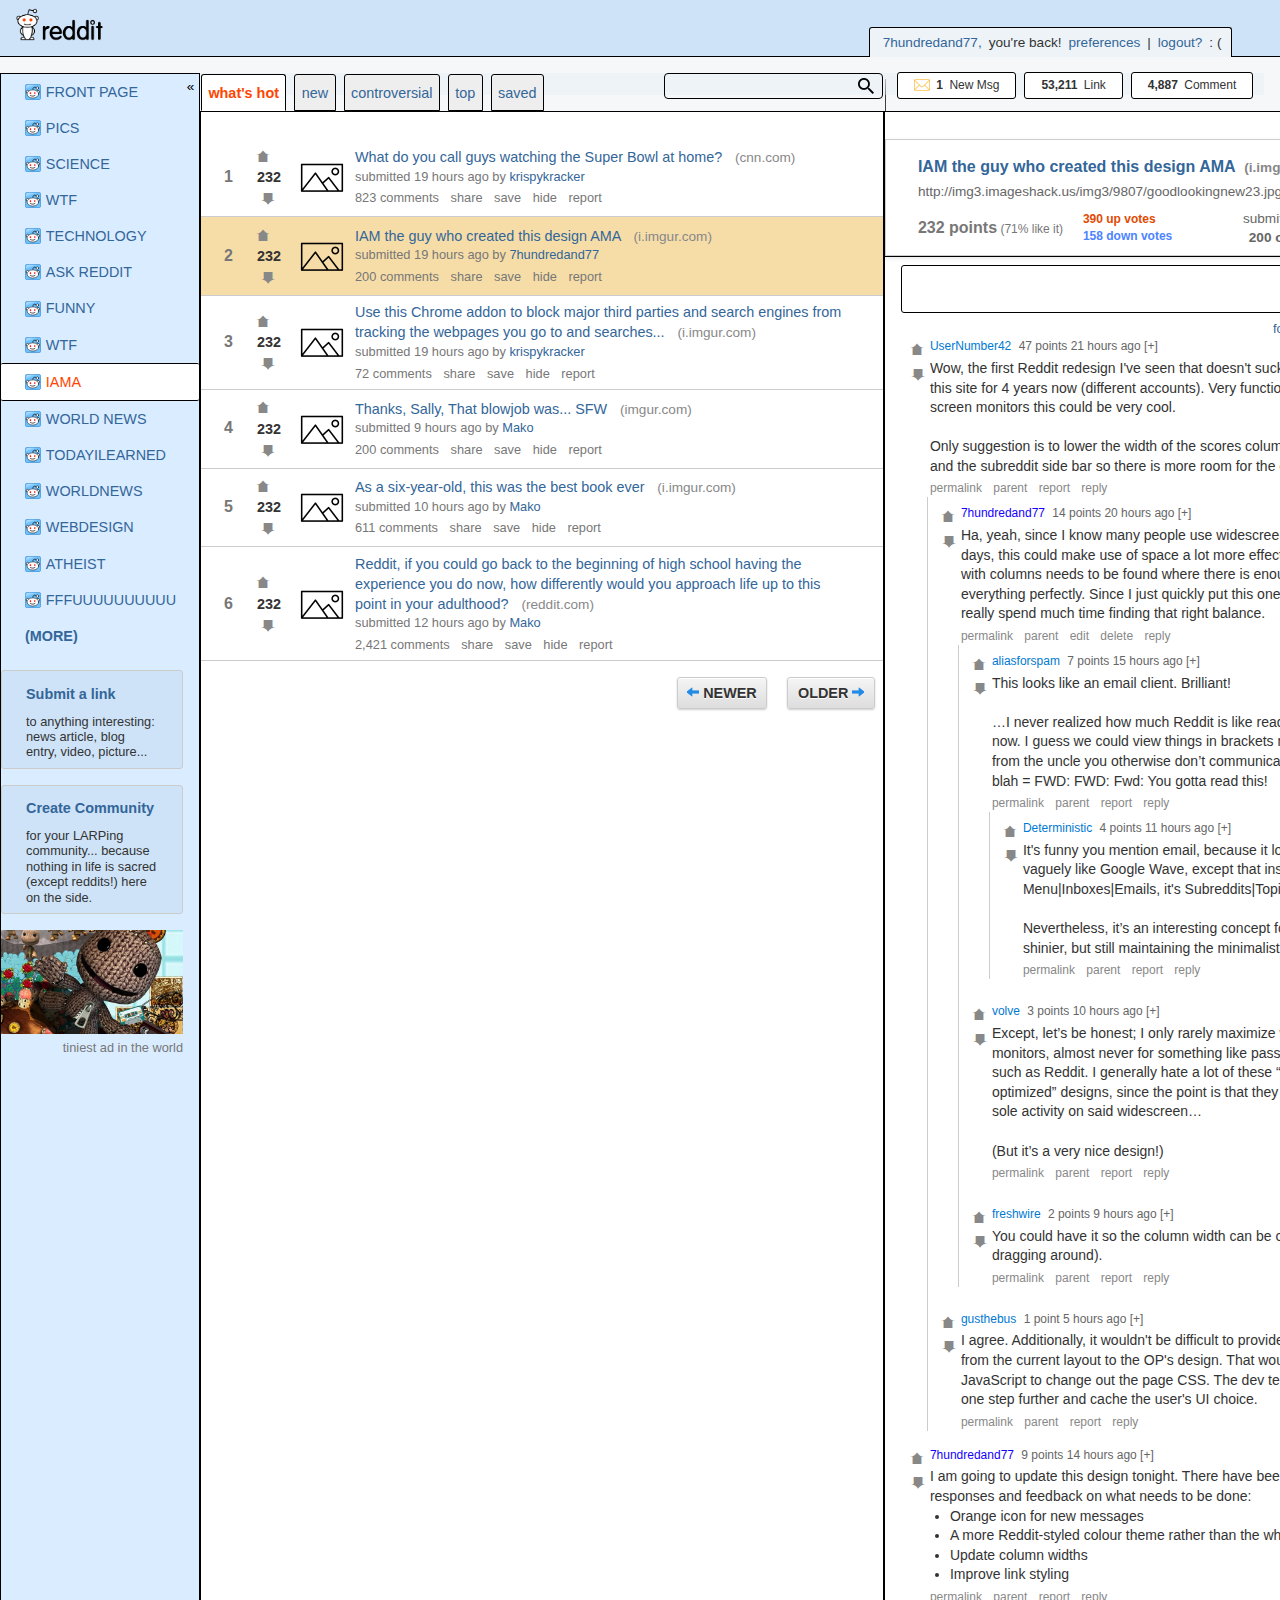
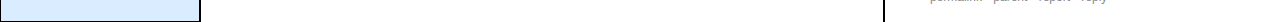
==== commit 32665584: "responsiveness v1 item 2" ====
--- a/Item2/index.html
+++ b/Item2/index.html
@@ -24,7 +24,160 @@
     
       <!-- SECOND ROW: Subreddits Nav -->
       <section class="subreddits-nav">
-        <!-- Left: user nav -->
+
+      </section>
+    </header>
+    
+
+    <!-- ======== MAIN CONTENT WRAPPER ======== -->
+   
+      
+      <input type="checkbox" id="sidebar-collapse" hidden>
+      <main class="content-wrapper">
+      <aside class="left-sidebar" aria-label="Sidebar with subreddits">
+        <!-- Toggle Control for collapsing/expanding -->
+        
+        <label for="sidebar-collapse" class="collapse-toggle">
+          <span class="double-chevron">«</span>
+        </label>
+        <div class="sidebar-content">
+        <ul>
+          <li>
+            <input type="radio" id="sub-frontpage" name="sidebar-item" hidden>
+            <label for="sub-frontpage" class="sidebar-link">
+              <img src="src/reddit.svg" alt="" class="sidebar-icon" />
+              FRONT PAGE
+            </label>
+          </li>
+          <li>
+            <input type="radio" id="sub-pics" name="sidebar-item" hidden>
+            <label for="sub-pics" class="sidebar-link">
+              <img src="src/reddit.svg" alt="" class="sidebar-icon" />
+              PICS
+            </label>
+          </li>
+          <li>
+            <input type="radio" id="sub-science" name="sidebar-item" hidden>
+            <label for="sub-science" class="sidebar-link">
+              <img src="src/reddit.svg" alt="" class="sidebar-icon" />
+              SCIENCE
+            </label>
+          </li>
+          <li>
+            <input type="radio" id="sub-wtf1" name="sidebar-item" hidden>
+            <label for="sub-wtf1" class="sidebar-link">
+              <img src="src/reddit.svg" alt="" class="sidebar-icon" />
+              WTF
+            </label>
+          </li>
+          <li>
+            <input type="radio" id="sub-technology" name="sidebar-item" hidden>
+            <label for="sub-technology" class="sidebar-link">
+              <img src="src/reddit.svg" alt="" class="sidebar-icon" />
+              TECHNOLOGY
+            </label>
+          </li>
+          <li>
+            <input type="radio" id="sub-askreddit" name="sidebar-item" hidden>
+            <label for="sub-askreddit" class="sidebar-link">
+              <img src="src/reddit.svg" alt="" class="sidebar-icon" />
+              ASK REDDIT
+            </label>
+          </li>
+          <li>
+            <input type="radio" id="sub-funny" name="sidebar-item" hidden>
+            <label for="sub-funny" class="sidebar-link">
+              <img src="src/reddit.svg" alt="" class="sidebar-icon" />
+              FUNNY
+            </label>
+          </li>
+          <li>
+            <input type="radio" id="sub-wtf2" name="sidebar-item" hidden>
+            <label for="sub-wtf2" class="sidebar-link">
+              <img src="src/reddit.svg" alt="" class="sidebar-icon" />
+              WTF
+            </label>
+          </li>
+          <li>
+            <input type="radio" id="sub-iama" name="sidebar-item" hidden checked>
+            <label for="sub-iama" class="sidebar-link">
+              <img src="src/reddit.svg" alt="" class="sidebar-icon" />
+              IAMA
+            </label>
+          </li>
+          <li>
+            <input type="radio" id="sub-world-news" name="sidebar-item" hidden>
+            <label for="sub-world-news" class="sidebar-link">
+              <img src="src/reddit.svg" alt="" class="sidebar-icon" />
+              WORLD NEWS
+            </label>
+          </li>
+          <li>
+            <input type="radio" id="sub-todayilearned" name="sidebar-item" hidden>
+            <label for="sub-todayilearned" class="sidebar-link">
+              <img src="src/reddit.svg" alt="" class="sidebar-icon" />
+              TODAYILEARNED
+            </label>
+          </li>
+          <li>
+            <input type="radio" id="sub-worldnews" name="sidebar-item" hidden>
+            <label for="sub-worldnews" class="sidebar-link">
+              <img src="src/reddit.svg" alt="" class="sidebar-icon" />
+              WORLDNEWS
+            </label>
+          </li>
+          <li>
+            <input type="radio" id="sub-webdesign" name="sidebar-item" hidden>
+            <label for="sub-webdesign" class="sidebar-link">
+              <img src="src/reddit.svg" alt="" class="sidebar-icon" />
+              WEBDESIGN
+            </label>
+          </li>
+          <li>
+            <input type="radio" id="sub-atheist" name="sidebar-item" hidden>
+            <label for="sub-atheist" class="sidebar-link">
+              <img src="src/reddit.svg" alt="" class="sidebar-icon" />
+              ATHEIST
+            </label>
+          </li>
+          <li>
+            <input type="radio" id="sub-fffuuuuuuuuuu" name="sidebar-item" hidden>
+            <label for="sub-fffuuuuuuuuuu" class="sidebar-link">
+              <img src="src/reddit.svg" alt="" class="sidebar-icon" />
+              FFFUUUUUUUUUU
+            </label>
+          </li>
+        </ul>
+      
+        <!-- (MORE) link and actions remain unchanged -->
+        <section class="sidebar-item">
+          <a href="#" class="sidebar-action-link">(MORE)</a>
+        </section>
+      
+        <section class="sidebar-action">
+          <a href="#" class="sidebar-action-link">Submit a link</a>
+          <p class="sidebar-action-text">
+            to anything interesting: news article, blog entry, video, picture...
+          </p>
+        </section>
+      
+        <section class="sidebar-action">
+          <a href="#" class="sidebar-action-link">Create Community</a>
+          <p class="sidebar-action-text">
+            for your LARPing community... because nothing in life is sacred (except reddits!) here on the side.
+          </p>
+        </section>
+      
+        <figure class="sidebar-ad">
+          <img src="src/little.jpg" alt="Little Big Planet" />
+          <figcaption>tiniest ad in the world</figcaption>
+        </figure>
+      </div>
+      </aside>
+
+      
+
+      <section class="posts-column" aria-label="List of posts">
         <nav class="user-nav">
           <ul>
             <!-- Tab 1: what's hot -->
@@ -56,187 +209,13 @@
               <input type="radio" id="nav-saved" name="nav-tab" hidden>
               <label for="nav-saved" class="nav-tab">saved</label>
             </li>
+            <!-- Middle: search form -->
+            <nav class="search-form search" role="search" aria-label="Site Search">
+              <label for="search-input" class="visually-hidden">Search</label>
+              <input id="search-input" type="search" />
+            </nav>
           </ul>
         </nav>
-        
-    
-        <!-- Middle: search form -->
-        <nav class="search-form" role="search" aria-label="Site Search">
-          <label for="search-input" class="visually-hidden">Search</label>
-          <input id="search-input" type="search" />
-        </nav>
-    
-        <!-- Right: notifications -->
-        <nav class="notifications">
-          <ul>
-            <li>
-              <a href="#">
-                <img src="src/email.png" alt="Envelope Icon" />
-                <strong>1</strong> New Msg
-              </a>
-            </li>
-            <li>
-              <a href="#"><strong>53,211</strong> Link</a>
-            </li>
-            <li>
-              <a href="#"><strong>4,887</strong> Comment</a>
-            </li>
-          </ul>
-        </nav>
-      </section>
-    </header>
-    
-
-    <!-- ======== MAIN CONTENT WRAPPER ======== -->
-   
-      
-      <input type="checkbox" id="sidebar-collapse" hidden>
-      <main class="content-wrapper">
-      <aside class="left-sidebar" aria-label="Sidebar with subreddits">
-        <!-- Toggle Control for collapsing/expanding -->
-        
-        <label for="sidebar-collapse" class="collapse-toggle">
-          <span class="double-chevron">«</span>
-        </label>
-        <div class="sidebar-content">
-        <ul>
-          <li>
-            <input type="radio" id="sub-frontpage" name="sidebar-item" hidden>
-            <label for="sub-frontpage" class="sidebar-link">
-              <img src="src/reddit.svg" alt="" class="sidebar-icon" />
-              FRONT PAGE
-            </label>
-          </li>
-          <li>
-            <input type="radio" id="sub-pics" name="sidebar-item" hidden>
-            <label for="sub-pics" class="sidebar-link">
-              <img src="src/reddit.svg" alt="" class="sidebar-icon" />
-              PICS
-            </label>
-          </li>
-          <li>
-            <input type="radio" id="sub-science" name="sidebar-item" hidden>
-            <label for="sub-science" class="sidebar-link">
-              <img src="src/reddit.svg" alt="" class="sidebar-icon" />
-              SCIENCE
-            </label>
-          </li>
-          <li>
-            <input type="radio" id="sub-wtf1" name="sidebar-item" hidden>
-            <label for="sub-wtf1" class="sidebar-link">
-              <img src="src/reddit.svg" alt="" class="sidebar-icon" />
-              WTF
-            </label>
-          </li>
-          <li>
-            <input type="radio" id="sub-technology" name="sidebar-item" hidden>
-            <label for="sub-technology" class="sidebar-link">
-              <img src="src/reddit.svg" alt="" class="sidebar-icon" />
-              TECHNOLOGY
-            </label>
-          </li>
-          <li>
-            <input type="radio" id="sub-askreddit" name="sidebar-item" hidden>
-            <label for="sub-askreddit" class="sidebar-link">
-              <img src="src/reddit.svg" alt="" class="sidebar-icon" />
-              ASK REDDIT
-            </label>
-          </li>
-          <li>
-            <input type="radio" id="sub-funny" name="sidebar-item" hidden>
-            <label for="sub-funny" class="sidebar-link">
-              <img src="src/reddit.svg" alt="" class="sidebar-icon" />
-              FUNNY
-            </label>
-          </li>
-          <li>
-            <input type="radio" id="sub-wtf2" name="sidebar-item" hidden>
-            <label for="sub-wtf2" class="sidebar-link">
-              <img src="src/reddit.svg" alt="" class="sidebar-icon" />
-              WTF
-            </label>
-          </li>
-          <li>
-            <input type="radio" id="sub-iama" name="sidebar-item" hidden checked>
-            <label for="sub-iama" class="sidebar-link">
-              <img src="src/reddit.svg" alt="" class="sidebar-icon" />
-              IAMA
-            </label>
-          </li>
-          <li>
-            <input type="radio" id="sub-world-news" name="sidebar-item" hidden>
-            <label for="sub-world-news" class="sidebar-link">
-              <img src="src/reddit.svg" alt="" class="sidebar-icon" />
-              WORLD NEWS
-            </label>
-          </li>
-          <li>
-            <input type="radio" id="sub-todayilearned" name="sidebar-item" hidden>
-            <label for="sub-todayilearned" class="sidebar-link">
-              <img src="src/reddit.svg" alt="" class="sidebar-icon" />
-              TODAYILEARNED
-            </label>
-          </li>
-          <li>
-            <input type="radio" id="sub-worldnews" name="sidebar-item" hidden>
-            <label for="sub-worldnews" class="sidebar-link">
-              <img src="src/reddit.svg" alt="" class="sidebar-icon" />
-              WORLDNEWS
-            </label>
-          </li>
-          <li>
-            <input type="radio" id="sub-webdesign" name="sidebar-item" hidden>
-            <label for="sub-webdesign" class="sidebar-link">
-              <img src="src/reddit.svg" alt="" class="sidebar-icon" />
-              WEBDESIGN
-            </label>
-          </li>
-          <li>
-            <input type="radio" id="sub-atheist" name="sidebar-item" hidden>
-            <label for="sub-atheist" class="sidebar-link">
-              <img src="src/reddit.svg" alt="" class="sidebar-icon" />
-              ATHEIST
-            </label>
-          </li>
-          <li>
-            <input type="radio" id="sub-fffuuuuuuuuuu" name="sidebar-item" hidden>
-            <label for="sub-fffuuuuuuuuuu" class="sidebar-link">
-              <img src="src/reddit.svg" alt="" class="sidebar-icon" />
-              FFFUUUUUUUUUU
-            </label>
-          </li>
-        </ul>
-      
-        <!-- (MORE) link and actions remain unchanged -->
-        <section class="sidebar-item">
-          <a href="#" class="sidebar-action-link">(MORE)</a>
-        </section>
-      
-        <section class="sidebar-action">
-          <a href="#" class="sidebar-action-link">Submit a link</a>
-          <p class="sidebar-action-text">
-            to anything interesting: news article, blog entry, video, picture...
-          </p>
-        </section>
-      
-        <section class="sidebar-action">
-          <a href="#" class="sidebar-action-link">Create Community</a>
-          <p class="sidebar-action-text">
-            for your LARPing community... because nothing in life is sacred (except reddits!) here on the side.
-          </p>
-        </section>
-      
-        <figure class="sidebar-ad">
-          <img src="src/little.jpg" alt="Little Big Planet" />
-          <figcaption>tiniest ad in the world</figcaption>
-        </figure>
-      </div>
-      </aside>
-
-      
-
-      <section class="posts-column" aria-label="List of posts">
-
         <!-- Post #1 -->
         <article class="post">
           <!-- Rank -->
@@ -507,6 +486,23 @@
       </section>
 
       <aside class="right-sidebar" aria-label="Post Details">
+                <!-- Right: notifications -->
+                <nav class="notifications">
+                  <ul>
+                    <li>
+                      <a href="#">
+                        <img src="src/email.png" alt="Envelope Icon" />
+                        <strong>1</strong> New Msg
+                      </a>
+                    </li>
+                    <li>
+                      <a href="#"><strong>53,211</strong> Link</a>
+                    </li>
+                    <li>
+                      <a href="#"><strong>4,887</strong> Comment</a>
+                    </li>
+                  </ul>
+                </nav>
         <section class="bubble-shape">
         <section class="post-detail-meta">
           <!-- Title + Domain -->
--- a/Item2/styles.css
+++ b/Item2/styles.css
@@ -17,11 +17,6 @@
 /* ==============================
      TOP HEADER BAR
      ============================== */
-.site-header {
-  display: grid;
-  grid-template-rows: auto auto; /* 2 rows, one for each bar */
-  background-color: #cee3f8; /* old reddit light blue */
-}
 
 .header-bar {
   display: flex;
@@ -30,6 +25,7 @@
   background-color: #cee3f8;
   border-bottom: 1px solid black;
   padding: 0 1rem;
+  width: 100%;
 }
 
 .site-logo img {
@@ -66,23 +62,21 @@
 }
 
 .subreddits-nav {
-  display: grid;
-  min-width: 1200px;
-  grid-template-columns: auto 1fr auto;
-  align-items: center;
-  gap: 1rem;
   padding: 0.7rem 3rem;
   background-color: #eef3f8;
-  border-top: 1px solid black;  /* separate from the first row */
+  width: auto;
+  margin: 1rem;
 }
 
 .user-nav {
-  grid-column: 1;        /* keep it in the first column */
-  align-self: flex-end;       /* push it to the bottom of the .subreddits-nav row */
-  margin-left: 10rem;
   position: relative; /* for the ::before and ::after lines */
-  bottom: -4px;       /* align with the border */
-  z-index: 1;         /* keep it above the border */
+  bottom: 29px; /* align with the border */
+}
+
+.user-nav .search {
+  position: relative; /* for the ::before and ::after lines */
+  bottom: 10px; /* align with the border */
+  margin-left: 7rem;
 }
 
 .user-nav ul {
@@ -90,9 +84,9 @@
   display: flex;
   gap: 0.5rem;
   padding: 0;
-  flex-wrap: nowrap;      /* disallow wrapping */
-  white-space: nowrap;    /* ensure the labels stay in one line */
-  border-radius: 3px;     /* round the corners */
+  flex-wrap: nowrap; /* disallow wrapping */
+  white-space: nowrap; /* ensure the labels stay in one line */
+  border-radius: 3px; /* round the corners */
 }
 
 /* Hide the radio inputs */
@@ -119,19 +113,16 @@
 
 /* "Active" tab: when the radio is checked, style its label as selected */
 .user-nav input[type="radio"]:checked + .nav-tab {
-  color: orangered;       /* or #ff4500 for “reddit orange” */
-  background: #fff;       /* highlight color */
+  color: orangered; /* or #ff4500 for “reddit orange” */
+  background: #fff; /* highlight color */
   border-bottom-color: #fff; /* so it looks "raised" */
   font-weight: bold;
 }
 
 /* SEARCH FORM (center column) */
 .search-form {
-  grid-column: 2;       /* place in the second (middle) column */
   display: flex;
-  align-items: center;
   justify-content: center; /* center the search bar horizontally */
-  margin-left: 12rem;
 }
 
 .search-form input[type="search"] {
@@ -145,9 +136,9 @@
 
 /* NOTIFICATIONS (right column) */
 .notifications {
-  grid-column: 3;       /* place in the third (right) column */
-  position: relative;   /* for the ::before line */
+  position: relative; /* for the ::before line */
   padding: 0 0.75rem;
+  bottom: 40px;
 }
 
 .notifications ul {
@@ -199,13 +190,13 @@
 
   /* Make it 1px wide and some fixed height */
   width: 1px;
-  height: 32px;  /* adjust as needed */
+  height: 32px; /* adjust as needed */
 
   background: linear-gradient(
     to top,
-    rgba(0,0,0,0.75) 50%,
-    rgba(0,0,0,0.5) 50%,
-    rgba(0,0,0,0.25) 100%
+    rgba(0, 0, 0, 0.75) 50%,
+    rgba(0, 0, 0, 0.5) 50%,
+    rgba(0, 0, 0, 0.25) 100%
   );
 }
 
@@ -220,13 +211,13 @@
 
   /* Make it 1px wide and some fixed height */
   width: 1px;
-  height: 32px;  /* adjust as needed */
+  height: 32px; /* adjust as needed */
 
   background: linear-gradient(
     to top,
-    rgba(0,0,0,0.75) 50%,
-    rgba(0,0,0,0.5) 50%,
-    rgba(0,0,0,0.25) 100%
+    rgba(0, 0, 0, 0.75) 50%,
+    rgba(0, 0, 0, 0.5) 50%,
+    rgba(0, 0, 0, 0.25) 100%
   );
 }
 
@@ -235,7 +226,7 @@
   display: grid;
   grid-template-columns: 200px 1fr 550px;
   min-height: 100vh;
-  position: relative; 
+  position: relative;
 }
 
 .left-sidebar {
@@ -270,15 +261,15 @@
 
 /* The clickable label that looks like a link */
 .sidebar-link {
-  display: flex;          /* icon + text in a row */
-  align-items: center;    /* vertical alignment */
+  display: flex; /* icon + text in a row */
+  align-items: center; /* vertical alignment */
   padding: 0.5rem 0.5rem;
   text-decoration: none;
   color: #336699;
   font-size: 0.9rem;
   background: none;
   border-radius: 2px;
-  cursor: pointer;        /* show a pointer on hover */
+  cursor: pointer; /* show a pointer on hover */
 }
 
 /* Icon styling */
@@ -297,18 +288,17 @@
 
 /* Selected state: when a radio input is checked, style its sibling label */
 .left-sidebar input[type="radio"]:checked + .sidebar-link {
-  background-color: #fff;       /* white background */
-  color: orangered;             /* orangered text color */
-  border-top: 1px solid black;  /* top border */
+  background-color: #fff; /* white background */
+  color: orangered; /* orangered text color */
+  border-top: 1px solid black; /* top border */
   border-bottom: 1px solid black; /* bottom border */
-  padding-left: 0.5rem;         /* adjust padding for border */
+  padding-left: 0.5rem; /* adjust padding for border */
 }
 
 /* Prevent hover from overriding the selected state */
 .left-sidebar input[type="radio"]:checked + .sidebar-link:hover {
   background-color: #fff;
 }
-
 
 .double-chevron {
   position: absolute;
@@ -389,7 +379,6 @@
 .sidebar-ad img {
   display: block;
   max-width: 100%; /* ensure it doesn’t overflow the sidebar */
-
 }
 
 .sidebar-ad figcaption {
@@ -400,7 +389,7 @@
 
 .collapse-toggle {
   position: absolute;
-  top: -2px;  /* near top of the sidebar */
+  top: -2px; /* near top of the sidebar */
   right: -1px; /* shift it outside the sidebar’s boundary */
   z-index: 9999;
   background: #fff; /* so it’s visible above background */
@@ -425,7 +414,6 @@
 #sidebar-collapse:checked ~ .content-wrapper .left-sidebar .double-chevron {
   transform: rotate(180deg);
 }
-
 
 /****************************************
  * POSTS COLUMN & INDIVIDUAL POSTS
@@ -433,9 +421,13 @@
 /* Container for all posts */
 .posts-column {
   grid-column: 2;
-  background-color: white;
-  border-top: 1px solid black; /* separate from the post above 
-  /* if using a grid layout for the overall page */
+  background-color: #fff;
+  border-top: 1px solid black; /* separate from the post above */
+  border-left: 1px solid black; /* separate from the left sidebar */
+  border-right: 1px solid black; /* separate from the right edge */
+  font-size: 0.9rem;
+  position: relative;
+  max-width: 100%;
 }
 
 /* Each post is a horizontal row:
@@ -447,6 +439,7 @@
   padding: 0.4rem 0rem;
   font-size: 0.9rem;
   background-color: white;
+  margin: ;
 }
 
 /* Highlighted background for a selected post */
@@ -460,7 +453,7 @@
 
 /* Post rank (#) on the far left */
 .post-rank {
-  width: 2rem;       /* enough space for 2-digit ranks */
+  width: 2rem; /* enough space for 2-digit ranks */
   text-align: right; /* right-align the number */
   color: #777;
   font-weight: bold;
@@ -525,13 +518,15 @@
 
 /* If an input whose ID starts with "upvote-" is checked,
    hide the default up arrow and show the toggled up arrow in orange */
-.vote-controls input[id^="upvote-"]:checked
+.vote-controls
+  input[id^="upvote-"]:checked
   ~ .vote-stack
   .upvote-container
   .default {
   display: none;
 }
-.vote-controls input[id^="upvote-"]:checked
+.vote-controls
+  input[id^="upvote-"]:checked
   ~ .vote-stack
   .upvote-container
   .toggled {
@@ -541,13 +536,15 @@
 
 /* If an input whose ID starts with "downvote-" is checked,
    hide the default down arrow and show the toggled arrow in blue */
-.vote-controls input[id^="downvote-"]:checked
+.vote-controls
+  input[id^="downvote-"]:checked
   ~ .vote-stack
   .downvote-container
   .default {
   display: none;
 }
-.vote-controls input[id^="downvote-"]:checked
+.vote-controls
+  input[id^="downvote-"]:checked
   ~ .vote-stack
   .downvote-container
   .toggled {
@@ -567,19 +564,16 @@
 /* If "novote" is checked => 232, upvote => 233, downvote => 231,
    using the same approach with attribute selectors. 
    This is a single "hard-coded" set of numbers for all posts. */
-.vote-controls input[id^="novote-"]:checked
-  ~ .vote-stack
-  .vote-count::before {
+.vote-controls input[id^="novote-"]:checked ~ .vote-stack .vote-count::before {
   content: "232";
   color: #333;
 }
-.vote-controls input[id^="upvote-"]:checked
-  ~ .vote-stack
-  .vote-count::before {
+.vote-controls input[id^="upvote-"]:checked ~ .vote-stack .vote-count::before {
   content: "233";
   color: #ff4500;
 }
-.vote-controls input[id^="downvote-"]:checked
+.vote-controls
+  input[id^="downvote-"]:checked
   ~ .vote-stack
   .vote-count::before {
   content: "231";
@@ -588,8 +582,8 @@
 
 /* Optional: if you have a thumbnail */
 .post-thumbnail {
-  width: 50px;   /* or whatever fits your layout */
-  height: auto;  /* maintain aspect ratio */
+  width: 50px; /* or whatever fits your layout */
+  height: auto; /* maintain aspect ratio */
   object-fit: cover;
   margin-right: 0.5rem; /* small gap if you want extra space */
 }
@@ -599,9 +593,7 @@
 .post-content {
   flex: 1;
   margin-right: 2rem; /* space between thumbnail and text */
-
-}
-
+}
 
 /* Title link */
 .post-link {
@@ -717,6 +709,8 @@
   border-left: 1px solid black; /* separate from the left sidebar */
   border-right: 1px solid black; /* separate from the right edge */
   font-size: 0.9rem;
+  position: relative;
+  max-width: 100%;
 }
 
 /* Title & domain link */
@@ -934,14 +928,18 @@
 /* ----------------- UPVOTE LOGIC ----------------- */
 /* When an input whose id begins with "comment-upvote" is checked,
    hide the default upvote arrow and show the toggled one */
-.comment-vote-controls input[id^="comment-upvote"]:checked 
-  ~ .comment-vote-stack 
-  .comment-upvote-container .default {
+.comment-vote-controls
+  input[id^="comment-upvote"]:checked
+  ~ .comment-vote-stack
+  .comment-upvote-container
+  .default {
   display: none;
 }
-.comment-vote-controls input[id^="comment-upvote"]:checked 
-  ~ .comment-vote-stack 
-  .comment-upvote-container .toggled {
+.comment-vote-controls
+  input[id^="comment-upvote"]:checked
+  ~ .comment-vote-stack
+  .comment-upvote-container
+  .toggled {
   display: inline-block;
   color: #ff4500; /* active upvote color */
 }
@@ -949,14 +947,18 @@
 /* ----------------- DOWNVOTE LOGIC ----------------- */
 /* When an input whose id begins with "comment-downvote" is checked,
    hide the default downvote arrow and show the toggled one */
-.comment-vote-controls input[id^="comment-downvote"]:checked 
-  ~ .comment-vote-stack 
-  .comment-downvote-container .default {
+.comment-vote-controls
+  input[id^="comment-downvote"]:checked
+  ~ .comment-vote-stack
+  .comment-downvote-container
+  .default {
   display: none;
 }
-.comment-vote-controls input[id^="comment-downvote"]:checked 
-  ~ .comment-vote-stack 
-  .comment-downvote-container .toggled {
+.comment-vote-controls
+  input[id^="comment-downvote"]:checked
+  ~ .comment-vote-stack
+  .comment-downvote-container
+  .toggled {
   display: inline-block;
   color: #4d84ff; /* active downvote color */
 }
@@ -968,7 +970,6 @@
 .comment-downvote-container .default:hover {
   color: #4d84ff;
 }
-
 
 /* The main body of the comment: author, text, etc. */
 .comment-body {
@@ -1043,3 +1044,99 @@
   left: -20px; /* align with the vertical spine */
   top: 16px; /* vertical offset so it hits near the author's row */
 }
+
+@media (max-width: 600px) {
+  .right-sidebar {
+    grid-column: 1 / -1; /* Ensures it spans the entire width of the grid */
+    width: 200vw; /* Takes up the full viewport width */
+    padding-top: 15px;
+  }
+
+  .posts-column {
+    grid-column: 1 / -1; /* Ensures it spans the entire width of the grid */
+    width: 200vw; /* Takes up the full viewport width */
+    padding: 10px;
+    padding-top: 80px;
+    border-top: 2px solid #ccc;
+  }
+
+  .left-sidebar {
+    margin-top: 0.5rem;
+    width: 200vw;
+  }
+
+  .search-form {
+    display: flex;
+    justify-content: center; /* center the search bar horizontally */
+    margin-top: 2rem;
+  }
+
+  .user-nav .search {
+    position: relative; /* for the ::before and ::after lines */
+    bottom: 35px; /* align with the border */
+    margin-left: 7rem;
+    width: 100%;
+  }
+
+  .search-form input[type="search"] {
+    width: 90%;
+  }
+
+  .site-header {
+    width: 200vw;
+  }
+
+  .notifications {
+    bottom: 5px;
+    justify-items: center;
+  }
+
+  .subreddits-nav {
+    padding: 0;
+    background-color: #eef3f8;
+  }
+}
+
+@media (min-width: 600px) and (max-width: 1024px) {
+  .right-sidebar {
+    grid-column: 1 / -1; /* Ensures it spans the entire width of the grid */
+    width: 100vw; /* Takes up the full viewport width */
+    padding-top: 15px;
+  }
+  .posts-column {
+    grid-column: span 2; /* Ensures it spans the entire width of the grid */
+    border-top: 2px solid #ccc;
+  }
+
+  .search-form {
+    display: flex;
+    justify-content: flex-end; /* center the search bar horizontally */
+    margin-top: 1rem;
+    margin-bottom: 1rem;
+    margin-right: 2rem;
+  }
+  .user-nav .search {
+    position: relative; /* for the ::before and ::after lines */
+    bottom: 25px; /* align with the border */
+    margin-left: 7rem;
+    width: 100%;
+  }
+
+  .search-form input[type="search"] {
+    width: 100%;
+  }
+
+  .site-header {
+    width: 100vw;
+  }
+
+  .notifications {
+    bottom: 5px;
+    justify-items: center;
+  }
+
+  .subreddits-nav {
+    padding: 0;
+    margin-bottom: 3.5rem;
+  }
+}
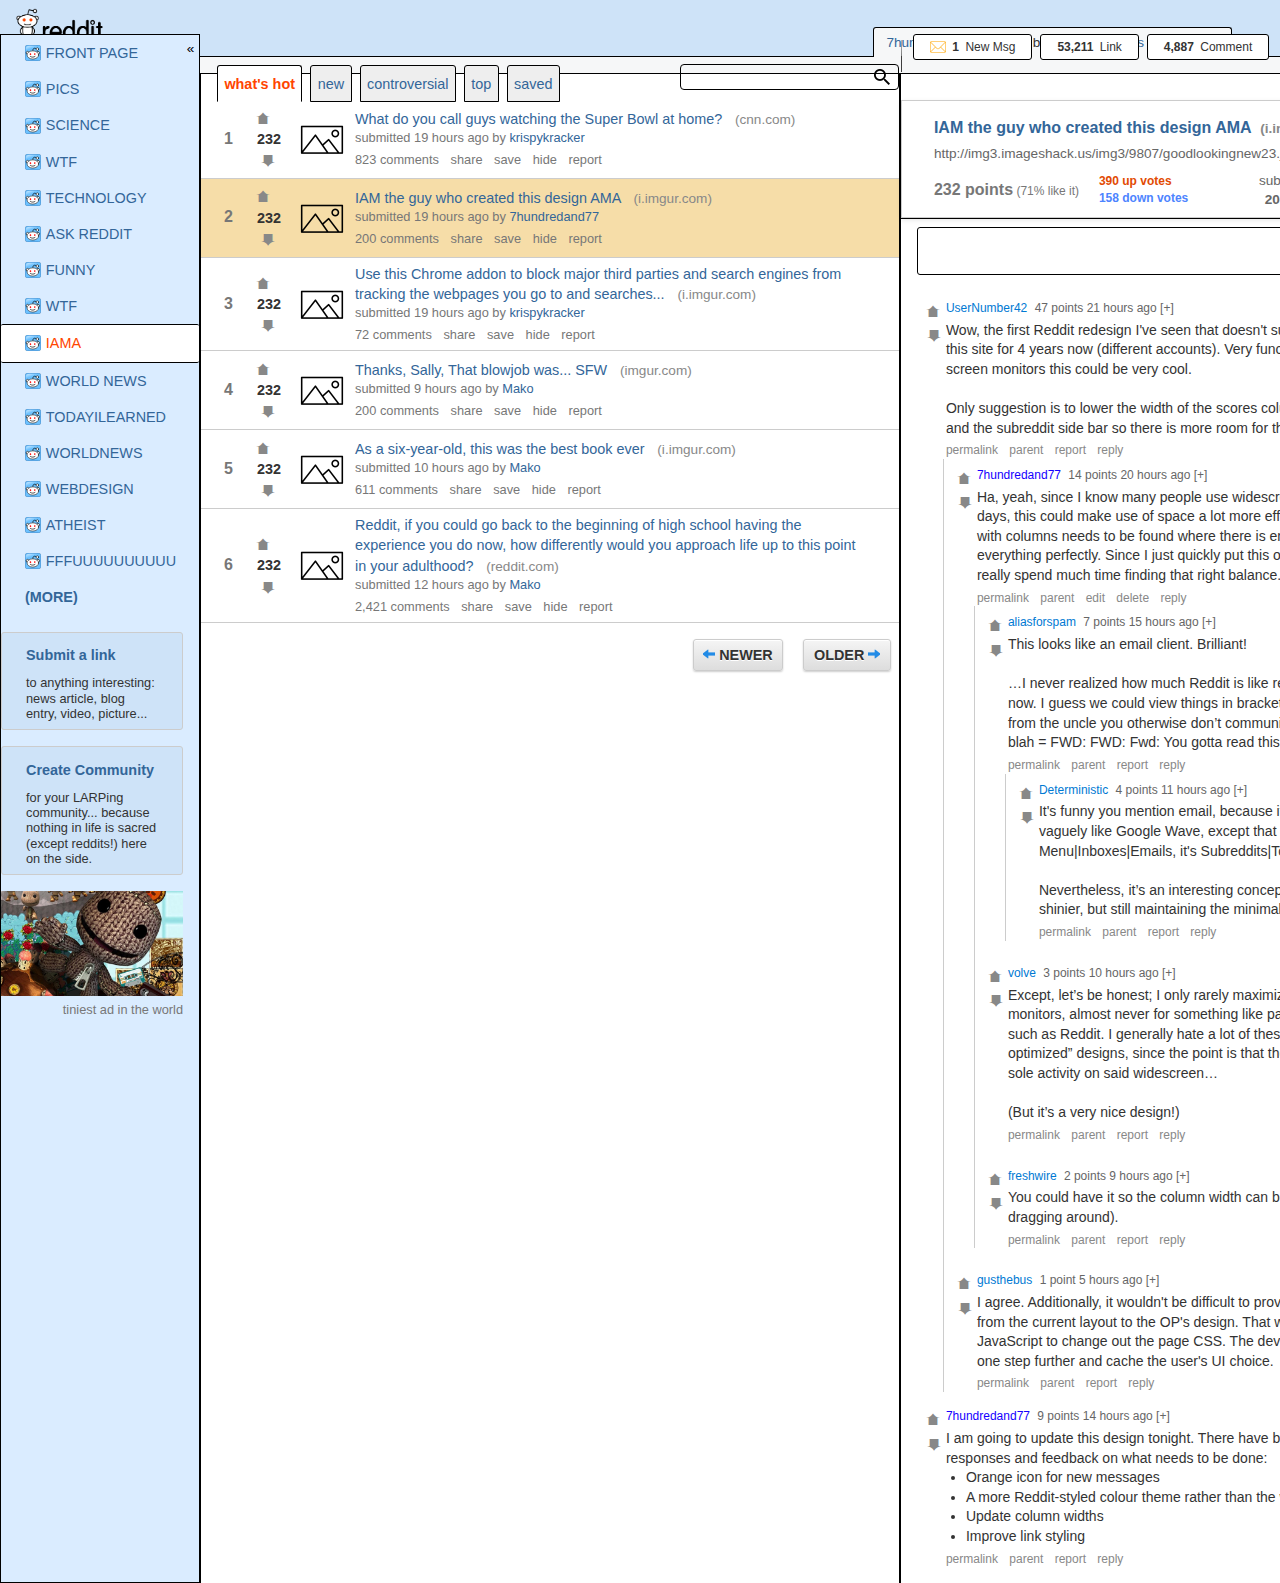
==== commit 3be452b7: "push" ====
--- a/Item2/index.html
+++ b/Item2/index.html
@@ -1,46 +1,37 @@
 <!DOCTYPE html>
 <html lang="en">
-  <head>
-    <meta charset="UTF-8" />
-    <meta name="viewport" content="width=device-width, initial-scale=1.0" />
-    <title>Reddit</title>
-    <link rel="stylesheet" href="styles.css" />
-  </head>
-  <body>
-    <!-- ======== TOP HEADER BAR ======== -->
-    <header class="site-header">
-      <!-- FIRST ROW: Logo + User Info -->
-      <section class="header-bar">
-        <nav class="site-logo">
-          <a href="#" aria-label="Home">
-            <img src="src/logo.png" alt="Reddit Logo" />
-          </a>
-        </nav>
-        <nav class="logged-in-user">
-          <a href="#">7hundredand77,</a> you're back!
-          <a href="#">preferences</a> | <a href="#">logout?</a> : (
-        </nav>
-      </section>
-    
-      <!-- SECOND ROW: Subreddits Nav -->
-      <section class="subreddits-nav">
-
-      </section>
-    </header>
-    
-
-    <!-- ======== MAIN CONTENT WRAPPER ======== -->
-   
-      
-      <input type="checkbox" id="sidebar-collapse" hidden>
-      <main class="content-wrapper">
-      <aside class="left-sidebar" aria-label="Sidebar with subreddits">
-        <!-- Toggle Control for collapsing/expanding -->
-        
-        <label for="sidebar-collapse" class="collapse-toggle">
-          <span class="double-chevron">«</span>
-        </label>
-        <div class="sidebar-content">
+
+<head>
+  <meta charset="UTF-8" />
+  <meta name="viewport" content="width=device-width, initial-scale=1.0" />
+  <title>Reddit</title>
+  <link rel="stylesheet" href="styles.css" />
+</head>
+
+<body>
+  <header class="site-header">
+    <section class="header-bar">
+      <nav class="site-logo">
+        <a href="#" aria-label="Home">
+          <img src="src/logo.png" alt="Reddit Logo" />
+        </a>
+      </nav>
+      <nav class="logged-in-user">
+        <a href="#">7hundredand77,</a> you're back!
+        <a href="#">preferences</a> | <a href="#">logout?</a> :(
+      </nav>
+    </section>
+    <section class="subreddits-nav">
+    </section>
+  </header>
+
+  <input type="checkbox" id="sidebar-collapse" hidden>
+  <main class="content-wrapper">
+    <aside class="left-sidebar" aria-label="Sidebar with subreddits">
+      <label for="sidebar-collapse" class="collapse-toggle">
+        <span class="double-chevron">«</span>
+      </label>
+      <div class="sidebar-content">
         <ul>
           <li>
             <input type="radio" id="sub-frontpage" name="sidebar-item" hidden>
@@ -148,559 +139,546 @@
             </label>
           </li>
         </ul>
-      
-        <!-- (MORE) link and actions remain unchanged -->
+
         <section class="sidebar-item">
           <a href="#" class="sidebar-action-link">(MORE)</a>
         </section>
-      
+
         <section class="sidebar-action">
           <a href="#" class="sidebar-action-link">Submit a link</a>
           <p class="sidebar-action-text">
             to anything interesting: news article, blog entry, video, picture...
           </p>
         </section>
-      
+
         <section class="sidebar-action">
           <a href="#" class="sidebar-action-link">Create Community</a>
           <p class="sidebar-action-text">
             for your LARPing community... because nothing in life is sacred (except reddits!) here on the side.
           </p>
         </section>
-      
+
         <figure class="sidebar-ad">
           <img src="src/little.jpg" alt="Little Big Planet" />
           <figcaption>tiniest ad in the world</figcaption>
         </figure>
       </div>
-      </aside>
-
-      
-
-      <section class="posts-column" aria-label="List of posts">
-        <nav class="user-nav">
-          <ul>
-            <!-- Tab 1: what's hot -->
-            <li>
-              <input type="radio" id="nav-hot" name="nav-tab" hidden checked>
-              <label for="nav-hot" class="nav-tab">what's hot</label>
-            </li>
-        
-            <!-- Tab 2: new -->
-            <li>
-              <input type="radio" id="nav-new" name="nav-tab" hidden>
-              <label for="nav-new" class="nav-tab">new</label>
-            </li>
-        
-            <!-- Tab 3: controversial -->
-            <li>
-              <input type="radio" id="nav-controversial" name="nav-tab" hidden>
-              <label for="nav-controversial" class="nav-tab">controversial</label>
-            </li>
-        
-            <!-- Tab 4: top -->
-            <li>
-              <input type="radio" id="nav-top" name="nav-tab" hidden>
-              <label for="nav-top" class="nav-tab">top</label>
-            </li>
-        
-            <!-- Tab 5: saved -->
-            <li>
-              <input type="radio" id="nav-saved" name="nav-tab" hidden>
-              <label for="nav-saved" class="nav-tab">saved</label>
-            </li>
-            <!-- Middle: search form -->
-            <nav class="search-form search" role="search" aria-label="Site Search">
-              <label for="search-input" class="visually-hidden">Search</label>
-              <input id="search-input" type="search" />
-            </nav>
-          </ul>
-        </nav>
-        <!-- Post #1 -->
-        <article class="post">
-          <!-- Rank -->
-          <section class="post-rank">1</section>
-      
-          <!-- Vote Controls -->
-          <section class="vote-controls">
-            <!-- Radio inputs (unique name/id per post) -->
-            <input type="radio" id="novote-1" name="vote-1" hidden checked>
-            <input type="radio" id="upvote-1" name="vote-1" hidden>
-            <input type="radio" id="downvote-1" name="vote-1" hidden>
-      
-            <!-- Stack arrows + count vertically -->
-            <div class="vote-stack">
-              <!-- Upvote container -->
-              <div class="upvote-container">
-                <label for="upvote-1" class="arrow upvote-btn default">➨</label>
-                <label for="novote-1" class="arrow upvote-btn toggled">➨</label>
-              </div>
-      
-              <!-- Vote Count -->
-              <span class="vote-count">215</span>
-      
-              <!-- Downvote container -->
-              <div class="downvote-container">
-                <label for="downvote-1" class="arrow downvote-btn default">➨</label>
-                <label for="novote-1" class="arrow downvote-btn toggled">➨</label>
-              </div>
-            </div>
-          </section>
-      
-          <!-- Optional thumbnail image -->
-          <img src="src/preview.png" alt="Preview" class="post-thumbnail" />
-      
-          <!-- Post Content -->
-          <section class="post-content">
-            <!-- Title + Domain -->
-            <p class="main-post-title">
-              <a href="#" class="post-link">
-                What do you call guys watching the Super Bowl at home?
-              </a>
-              <span class="domain">(cnn.com)</span>
-            </p>
-            <!-- Meta info -->
-            <p class="post-meta">
-              submitted 19 hours ago by <a href="#">krispykracker</a>
-            </p>
-            <!-- Comments + share, etc. -->
-            <p class="post-details">
-              <a href="#">823 comments</a> 
-              <a href="#">share</a> 
-              <a href="#">save</a> 
-              <a href="#">hide</a> 
-              <a href="#">report</a>
-            </p>
-          </section>
-        </article>
-      
-        <!-- Post #2 -->
-        <article class="post post-selected">
-          <section class="post-rank">2</section>
-          <section class="vote-controls">
-            <input type="radio" id="novote-2" name="vote-2" hidden checked>
-            <input type="radio" id="upvote-2" name="vote-2" hidden>
-            <input type="radio" id="downvote-2" name="vote-2" hidden>
-            <div class="vote-stack">
-              <div class="upvote-container">
-                <label for="upvote-2" class="arrow upvote-btn default">➨</label>
-                <label for="novote-2" class="arrow upvote-btn toggled">➨</label>
-              </div>
-              <span class="vote-count">215</span>
-              <div class="downvote-container">
-                <label for="downvote-2" class="arrow downvote-btn default">➨</label>
-                <label for="novote-2" class="arrow downvote-btn toggled">➨</label>
-              </div>
-            </div>
-          </section>
-          <img src="src/preview.png" alt="Preview" class="post-thumbnail" />
-          <section class="post-content">
-            <p class="main-post-title">
-              <a href="#" class="post-link">
-                IAM the guy who created this design AMA
-              </a>
-              <span class="domain">(i.imgur.com)</span>
-            </p>
-            <p class="post-meta">
-              submitted 19 hours ago by <a href="#">7hundredand77</a>
-            </p>
-            <p class="post-details">
-              <a href="#">200 comments</a>
-              <a href="#">share</a>
-              <a href="#">save</a>
-              <a href="#">hide</a>
-              <a href="#">report</a>
-            </p>
-          </section>
-        </article>
-      
-        <!-- Post #3 -->
-        <article class="post">
-          <section class="post-rank">3</section>
-          <section class="vote-controls">
-            <input type="radio" id="novote-3" name="vote-3" hidden checked>
-            <input type="radio" id="upvote-3" name="vote-3" hidden>
-            <input type="radio" id="downvote-3" name="vote-3" hidden>
-            <div class="vote-stack">
-              <div class="upvote-container">
-                <label for="upvote-3" class="arrow upvote-btn default">➨</label>
-                <label for="novote-3" class="arrow upvote-btn toggled">➨</label>
-              </div>
-              <span class="vote-count">215</span>
-              <div class="downvote-container">
-                <label for="downvote-3" class="arrow downvote-btn default">➨</label>
-                <label for="novote-3" class="arrow downvote-btn toggled">➨</label>
-              </div>
-            </div>
-          </section>
-          <img src="src/preview.png" alt="Preview" class="post-thumbnail" />
-          <section class="post-content">
-            <p class="main-post-title">
-              <a href="#" class="post-link">
-                Use this Chrome addon to block major third parties and search
-                engines from tracking the webpages you go to and searches...
-              </a>
-              <span class="domain">(i.imgur.com)</span>
-            </p>
-            <p class="post-meta">
-              submitted 19 hours ago by <a href="#">krispykracker</a>
-            </p>
-            <p class="post-details">
-              <a href="#">72 comments</a>
-              <a href="#">share</a>
-              <a href="#">save</a>
-              <a href="#">hide</a>
-              <a href="#">report</a>
-            </p>
-          </section>
-        </article>
-      
-        <!-- Post #4 -->
-        <article class="post">
-          <section class="post-rank">4</section>
-          <section class="vote-controls">
-            <input type="radio" id="novote-4" name="vote-4" hidden checked>
-            <input type="radio" id="upvote-4" name="vote-4" hidden>
-            <input type="radio" id="downvote-4" name="vote-4" hidden>
-            <div class="vote-stack">
-              <div class="upvote-container">
-                <label for="upvote-4" class="arrow upvote-btn default">➨</label>
-                <label for="novote-4" class="arrow upvote-btn toggled">➨</label>
-              </div>
-              <span class="vote-count">215</span>
-              <div class="downvote-container">
-                <label for="downvote-4" class="arrow downvote-btn default">➨</label>
-                <label for="novote-4" class="arrow downvote-btn toggled">➨</label>
-              </div>
-            </div>
-          </section>
-          <img src="src/preview.png" alt="Preview" class="post-thumbnail" />
-          <section class="post-content">
-            <p class="main-post-title">
-              <a href="#" class="post-link">
-                Thanks, Sally, That blowjob was... SFW
-              </a>
-              <span class="domain">(imgur.com)</span>
-            </p>
-            <p class="post-meta">
-              submitted 9 hours ago by <a href="#">Mako</a>
-            </p>
-            <p class="post-details">
-              <a href="#">200 comments</a>
-              <a href="#">share</a>
-              <a href="#">save</a>
-              <a href="#">hide</a>
-              <a href="#">report</a>
-            </p>
-          </section>
-        </article>
-      
-        <!-- Post #5 -->
-        <article class="post">
-          <section class="post-rank">5</section>
-          <section class="vote-controls">
-            <input type="radio" id="novote-5" name="vote-5" hidden checked>
-            <input type="radio" id="upvote-5" name="vote-5" hidden>
-            <input type="radio" id="downvote-5" name="vote-5" hidden>
-            <div class="vote-stack">
-              <div class="upvote-container">
-                <label for="upvote-5" class="arrow upvote-btn default">➨</label>
-                <label for="novote-5" class="arrow upvote-btn toggled">➨</label>
-              </div>
-              <span class="vote-count">215</span>
-              <div class="downvote-container">
-                <label for="downvote-5" class="arrow downvote-btn default">➨</label>
-                <label for="novote-5" class="arrow downvote-btn toggled">➨</label>
-              </div>
-            </div>
-          </section>
-          <img src="src/preview.png" alt="Preview" class="post-thumbnail" />
-          <section class="post-content">
-            <p class="main-post-title">
-              <a href="#" class="post-link">
-                As a six-year-old, this was the best book ever
-              </a>
-              <span class="domain">(i.imgur.com)</span>
-            </p>
-            <p class="post-meta">
-              submitted 10 hours ago by <a href="#">Mako</a>
-            </p>
-            <p class="post-details">
-              <a href="#">611 comments</a>
-              <a href="#">share</a>
-              <a href="#">save</a>
-              <a href="#">hide</a>
-              <a href="#">report</a>
-            </p>
-          </section>
-        </article>
-      
-        <!-- Post #6 -->
-        <article class="post">
-          <section class="post-rank">6</section>
-          <section class="vote-controls">
-            <input type="radio" id="novote-6" name="vote-6" hidden checked>
-            <input type="radio" id="upvote-6" name="vote-6" hidden>
-            <input type="radio" id="downvote-6" name="vote-6" hidden>
-            <div class="vote-stack">
-              <div class="upvote-container">
-                <label for="upvote-6" class="arrow upvote-btn default">➨</label>
-                <label for="novote-6" class="arrow upvote-btn toggled">➨</label>
-              </div>
-              <span class="vote-count">215</span>
-              <div class="downvote-container">
-                <label for="downvote-6" class="arrow downvote-btn default">➨</label>
-                <label for="novote-6" class="arrow downvote-btn toggled">➨</label>
-              </div>
-            </div>
-          </section>
-          <img src="src/preview.png" alt="Preview" class="post-thumbnail" />
-          <section class="post-content">
-            <p class="main-post-title">
-              <a href="#" class="post-link">
-                Reddit, if you could go back to the beginning of high school
-                having the experience you do now, how differently would you
-                approach life up to this point in your adulthood?
-              </a>
-              <span class="domain">(reddit.com)</span>
-            </p>
-            <p class="post-meta">
-              submitted 12 hours ago by <a href="#">Mako</a>
-            </p>
-            <p class="post-details">
-              <a href="#">2,421 comments</a>
-              <a href="#">share</a>
-              <a href="#">save</a>
-              <a href="#">hide</a>
-              <a href="#">report</a>
-            </p>
-          </section>
-        </article>
-      
-
-        <!-- Bottom Nav: "NEWER" / "OLDER" -->
-        <section class="post-navigation">
-          <a href="#" class="nav-button nav-newer">NEWER</a>
-          <a href="#" class="nav-button nav-older">OLDER</a>
-        </section>
+    </aside>
+
+    <section class="posts-column" aria-label="List of posts">
+      <nav class="user-nav">
+        <ul>
+          <!-- Tab 1: what's hot -->
+          <li>
+            <input type="radio" id="nav-hot" name="nav-tab" hidden checked>
+            <label for="nav-hot" class="nav-tab">what's hot</label>
+          </li>
+
+          <!-- Tab 2: new -->
+          <li>
+            <input type="radio" id="nav-new" name="nav-tab" hidden>
+            <label for="nav-new" class="nav-tab">new</label>
+          </li>
+
+          <!-- Tab 3: controversial -->
+          <li>
+            <input type="radio" id="nav-controversial" name="nav-tab" hidden>
+            <label for="nav-controversial" class="nav-tab">controversial</label>
+          </li>
+
+          <!-- Tab 4: top -->
+          <li>
+            <input type="radio" id="nav-top" name="nav-tab" hidden>
+            <label for="nav-top" class="nav-tab">top</label>
+          </li>
+
+          <!-- Tab 5: saved -->
+          <li>
+            <input type="radio" id="nav-saved" name="nav-tab" hidden>
+            <label for="nav-saved" class="nav-tab">saved</label>
+          </li>
+          <!-- Middle: search form -->
+          <nav class="search-form search" role="search" aria-label="Site Search">
+            <label for="search-input" class="visually-hidden">Search</label>
+            <input id="search-input" type="search" />
+          </nav>
+        </ul>
+      </nav>
+      <!-- Post #1 -->
+      <article class="post">
+        <!-- Rank -->
+        <section class="post-rank">1</section>
+
+        <!-- Vote Controls -->
+        <section class="vote-controls">
+          <!-- Radio inputs (unique name/id per post) -->
+          <input type="radio" id="novote-1" name="vote-1" hidden checked>
+          <input type="radio" id="upvote-1" name="vote-1" hidden>
+          <input type="radio" id="downvote-1" name="vote-1" hidden>
+
+          <!-- Stack arrows + count vertically -->
+          <div class="vote-stack">
+            <!-- Upvote container -->
+            <div class="upvote-container">
+              <label for="upvote-1" class="arrow upvote-btn default">➨</label>
+              <label for="novote-1" class="arrow upvote-btn toggled">➨</label>
+            </div>
+
+            <!-- Vote Count -->
+            <span class="vote-count">215</span>
+
+            <!-- Downvote container -->
+            <div class="downvote-container">
+              <label for="downvote-1" class="arrow downvote-btn default">➨</label>
+              <label for="novote-1" class="arrow downvote-btn toggled">➨</label>
+            </div>
+          </div>
+        </section>
+
+        <!-- Optional thumbnail image -->
+        <img src="src/preview.png" alt="Preview" class="post-thumbnail" />
+
+        <!-- Post Content -->
+        <section class="post-content">
+          <!-- Title + Domain -->
+          <p class="main-post-title">
+            <a href="#" class="post-link">
+              What do you call guys watching the Super Bowl at home?
+            </a>
+            <span class="domain">(cnn.com)</span>
+          </p>
+          <!-- Meta info -->
+          <p class="post-meta">
+            submitted 19 hours ago by <a href="#">krispykracker</a>
+          </p>
+          <!-- Comments + share, etc. -->
+          <p class="post-details">
+            <a href="#">823 comments</a>
+            <a href="#">share</a>
+            <a href="#">save</a>
+            <a href="#">hide</a>
+            <a href="#">report</a>
+          </p>
+        </section>
+      </article>
+
+      <!-- Post #2 -->
+      <article class="post post-selected">
+        <section class="post-rank">2</section>
+        <section class="vote-controls">
+          <input type="radio" id="novote-2" name="vote-2" hidden checked>
+          <input type="radio" id="upvote-2" name="vote-2" hidden>
+          <input type="radio" id="downvote-2" name="vote-2" hidden>
+          <div class="vote-stack">
+            <div class="upvote-container">
+              <label for="upvote-2" class="arrow upvote-btn default">➨</label>
+              <label for="novote-2" class="arrow upvote-btn toggled">➨</label>
+            </div>
+            <span class="vote-count">215</span>
+            <div class="downvote-container">
+              <label for="downvote-2" class="arrow downvote-btn default">➨</label>
+              <label for="novote-2" class="arrow downvote-btn toggled">➨</label>
+            </div>
+          </div>
+        </section>
+        <img src="src/preview.png" alt="Preview" class="post-thumbnail" />
+        <section class="post-content">
+          <p class="main-post-title">
+            <a href="#" class="post-link">
+              IAM the guy who created this design AMA
+            </a>
+            <span class="domain">(i.imgur.com)</span>
+          </p>
+          <p class="post-meta">
+            submitted 19 hours ago by <a href="#">7hundredand77</a>
+          </p>
+          <p class="post-details">
+            <a href="#">200 comments</a>
+            <a href="#">share</a>
+            <a href="#">save</a>
+            <a href="#">hide</a>
+            <a href="#">report</a>
+          </p>
+        </section>
+      </article>
+
+      <!-- Post #3 -->
+      <article class="post">
+        <section class="post-rank">3</section>
+        <section class="vote-controls">
+          <input type="radio" id="novote-3" name="vote-3" hidden checked>
+          <input type="radio" id="upvote-3" name="vote-3" hidden>
+          <input type="radio" id="downvote-3" name="vote-3" hidden>
+          <div class="vote-stack">
+            <div class="upvote-container">
+              <label for="upvote-3" class="arrow upvote-btn default">➨</label>
+              <label for="novote-3" class="arrow upvote-btn toggled">➨</label>
+            </div>
+            <span class="vote-count">215</span>
+            <div class="downvote-container">
+              <label for="downvote-3" class="arrow downvote-btn default">➨</label>
+              <label for="novote-3" class="arrow downvote-btn toggled">➨</label>
+            </div>
+          </div>
+        </section>
+        <img src="src/preview.png" alt="Preview" class="post-thumbnail" />
+        <section class="post-content">
+          <p class="main-post-title">
+            <a href="#" class="post-link">
+              Use this Chrome addon to block major third parties and search
+              engines from tracking the webpages you go to and searches...
+            </a>
+            <span class="domain">(i.imgur.com)</span>
+          </p>
+          <p class="post-meta">
+            submitted 19 hours ago by <a href="#">krispykracker</a>
+          </p>
+          <p class="post-details">
+            <a href="#">72 comments</a>
+            <a href="#">share</a>
+            <a href="#">save</a>
+            <a href="#">hide</a>
+            <a href="#">report</a>
+          </p>
+        </section>
+      </article>
+
+      <!-- Post #4 -->
+      <article class="post">
+        <section class="post-rank">4</section>
+        <section class="vote-controls">
+          <input type="radio" id="novote-4" name="vote-4" hidden checked>
+          <input type="radio" id="upvote-4" name="vote-4" hidden>
+          <input type="radio" id="downvote-4" name="vote-4" hidden>
+          <div class="vote-stack">
+            <div class="upvote-container">
+              <label for="upvote-4" class="arrow upvote-btn default">➨</label>
+              <label for="novote-4" class="arrow upvote-btn toggled">➨</label>
+            </div>
+            <span class="vote-count">215</span>
+            <div class="downvote-container">
+              <label for="downvote-4" class="arrow downvote-btn default">➨</label>
+              <label for="novote-4" class="arrow downvote-btn toggled">➨</label>
+            </div>
+          </div>
+        </section>
+        <img src="src/preview.png" alt="Preview" class="post-thumbnail" />
+        <section class="post-content">
+          <p class="main-post-title">
+            <a href="#" class="post-link">
+              Thanks, Sally, That blowjob was... SFW
+            </a>
+            <span class="domain">(imgur.com)</span>
+          </p>
+          <p class="post-meta">
+            submitted 9 hours ago by <a href="#">Mako</a>
+          </p>
+          <p class="post-details">
+            <a href="#">200 comments</a>
+            <a href="#">share</a>
+            <a href="#">save</a>
+            <a href="#">hide</a>
+            <a href="#">report</a>
+          </p>
+        </section>
+      </article>
+
+      <!-- Post #5 -->
+      <article class="post">
+        <section class="post-rank">5</section>
+        <section class="vote-controls">
+          <input type="radio" id="novote-5" name="vote-5" hidden checked>
+          <input type="radio" id="upvote-5" name="vote-5" hidden>
+          <input type="radio" id="downvote-5" name="vote-5" hidden>
+          <div class="vote-stack">
+            <div class="upvote-container">
+              <label for="upvote-5" class="arrow upvote-btn default">➨</label>
+              <label for="novote-5" class="arrow upvote-btn toggled">➨</label>
+            </div>
+            <span class="vote-count">215</span>
+            <div class="downvote-container">
+              <label for="downvote-5" class="arrow downvote-btn default">➨</label>
+              <label for="novote-5" class="arrow downvote-btn toggled">➨</label>
+            </div>
+          </div>
+        </section>
+        <img src="src/preview.png" alt="Preview" class="post-thumbnail" />
+        <section class="post-content">
+          <p class="main-post-title">
+            <a href="#" class="post-link">
+              As a six-year-old, this was the best book ever
+            </a>
+            <span class="domain">(i.imgur.com)</span>
+          </p>
+          <p class="post-meta">
+            submitted 10 hours ago by <a href="#">Mako</a>
+          </p>
+          <p class="post-details">
+            <a href="#">611 comments</a>
+            <a href="#">share</a>
+            <a href="#">save</a>
+            <a href="#">hide</a>
+            <a href="#">report</a>
+          </p>
+        </section>
+      </article>
+
+      <!-- Post #6 -->
+      <article class="post">
+        <section class="post-rank">6</section>
+        <section class="vote-controls">
+          <input type="radio" id="novote-6" name="vote-6" hidden checked>
+          <input type="radio" id="upvote-6" name="vote-6" hidden>
+          <input type="radio" id="downvote-6" name="vote-6" hidden>
+          <div class="vote-stack">
+            <div class="upvote-container">
+              <label for="upvote-6" class="arrow upvote-btn default">➨</label>
+              <label for="novote-6" class="arrow upvote-btn toggled">➨</label>
+            </div>
+            <span class="vote-count">215</span>
+            <div class="downvote-container">
+              <label for="downvote-6" class="arrow downvote-btn default">➨</label>
+              <label for="novote-6" class="arrow downvote-btn toggled">➨</label>
+            </div>
+          </div>
+        </section>
+        <img src="src/preview.png" alt="Preview" class="post-thumbnail" />
+        <section class="post-content">
+          <p class="main-post-title">
+            <a href="#" class="post-link">
+              Reddit, if you could go back to the beginning of high school
+              having the experience you do now, how differently would you
+              approach life up to this point in your adulthood?
+            </a>
+            <span class="domain">(reddit.com)</span>
+          </p>
+          <p class="post-meta">
+            submitted 12 hours ago by <a href="#">Mako</a>
+          </p>
+          <p class="post-details">
+            <a href="#">2,421 comments</a>
+            <a href="#">share</a>
+            <a href="#">save</a>
+            <a href="#">hide</a>
+            <a href="#">report</a>
+          </p>
+        </section>
+      </article>
+      <section class="post-navigation">
+        <a href="#" class="nav-button nav-newer">NEWER</a>
+        <a href="#" class="nav-button nav-older">OLDER</a>
       </section>
-
-      <aside class="right-sidebar" aria-label="Post Details">
-                <!-- Right: notifications -->
-                <nav class="notifications">
-                  <ul>
-                    <li>
-                      <a href="#">
-                        <img src="src/email.png" alt="Envelope Icon" />
-                        <strong>1</strong> New Msg
-                      </a>
-                    </li>
-                    <li>
-                      <a href="#"><strong>53,211</strong> Link</a>
-                    </li>
-                    <li>
-                      <a href="#"><strong>4,887</strong> Comment</a>
-                    </li>
-                  </ul>
-                </nav>
-        <section class="bubble-shape">
+    </section>
+
+    <aside class="right-sidebar" aria-label="Post Details">
+      <nav class="notifications">
+        <ul>
+          <li>
+            <a href="#">
+              <img src="src/email.png" alt="Envelope Icon" />
+              <strong>1</strong> New Msg
+            </a>
+          </li>
+          <li>
+            <a href="#"><strong>53,211</strong> Link</a>
+          </li>
+          <li>
+            <a href="#"><strong>4,887</strong> Comment</a>
+          </li>
+        </ul>
+      </nav>
+      <section class="bubble-shape">
         <section class="post-detail-meta">
-          <!-- Title + Domain -->
           <h2 class="post-title">
             IAM the guy who created this design AMA
             <span class="domain">(i.imgur.com)</span>
           </h2>
-
-          <!-- Image link from the screenshot -->
           <p class="post-image-link">
             http://img3.imageshack.us/img3/9807/goodlookingnew23.jpg
           </p>
 
           <section class="post-detail-meta">
             <div class="four-col-row">
-              <!-- Column 1: 232 points (71% like it) -->
               <div class="points-col">
                 <strong>232 points</strong> (71% like it)
               </div>
-
-              <!-- Column 2: up/down votes -->
               <div class="votes-col">
                 <span class="up-votes">390 up votes</span><br />
                 <span class="down-votes">158 down votes</span>
               </div>
-
-              <!-- Column 3: empty space -->
               <div class="empty-col"></div>
-
-              <!-- Column 4: date, then "200 comments sort by" -->
               <div class="comments-sort-col">
                 submitted on 01 Feb 2011<br />
                 <strong>200 comments &nbsp; sort by</strong>
               </div>
             </div>
           </section>
-
-        </section>
-        </section>  
-
-          <!-- Single-line comment box + "save" button -->
-          <section class="comment-input-line">
-            <input type="text" class="comment-input" />
-            <button class="comment-save">save</button>
-          </section>
-
-          <span class="formatting-help">
-            <a href="#">formatting help</a>
-          </span>
-
-          <div class="comments">
-            <!-- 1) UserNumber42 (TOP LEVEL) -->
-            <div class="comment">
+        </section>
+      </section>
+      <section class="comment-input-line">
+        <input type="text" class="comment-input" />
+        <button class="comment-save">save</button>
+      </section>
+      <span class="formatting-help">
+        <a href="#">formatting help</a>
+      </span>
+      <div class="comments">
+        <div class="comment">
+          <div class="comment-row">
+            <div class="comment-vote-controls">
+              <input type="radio" id="comment-novote-1" name="comment-vote-1" hidden checked>
+              <input type="radio" id="comment-upvote-1" name="comment-vote-1" hidden>
+              <input type="radio" id="comment-downvote-1" name="comment-vote-1" hidden>
+              <div class="comment-vote-stack">
+                <div class="comment-upvote-container">
+                  <label for="comment-upvote-1" class="arrow comment-upvote-btn default">➨</label>
+                  <label for="comment-novote-1" class="arrow comment-upvote-btn toggled">➨</label>
+                </div>
+                <div class="comment-downvote-container">
+                  <label for="comment-downvote-1" class="arrow comment-downvote-btn default">➨</label>
+                  <label for="comment-novote-1" class="arrow comment-downvote-btn toggled">➨</label>
+                </div>
+              </div>
+            </div>
+            <div class="comment-body">
+              <div class="comment-meta">
+                <a href="#" class="comment-author">UserNumber42</a>
+                <span>47 points 21 hours ago [+]</span>
+              </div>
+              <div class="comment-content">
+                Wow, the first Reddit redesign I've seen that doesn't suck, and
+                I've been on this site for 4 years now (different accounts).
+                Very functional. With wide screen monitors this could be very cool.
+                <br><br>
+                Only suggestion is to lower the width of the scores column for
+                each post and the subreddit side bar so there is more room
+                for the content.
+              </div>
+              <div class="comment-actions">
+                <a href="#">permalink</a>
+                <a href="#">parent</a>
+                <a href="#">report</a>
+                <a href="#">reply</a>
+              </div>
+            </div>
+          </div>
+          <div class="comment-children">
+            <div class="comment comment-nested">
               <div class="comment-row">
                 <div class="comment-vote-controls">
-                  <!-- Radio inputs for comment vote states -->
-                  <input type="radio" id="comment-novote-1" name="comment-vote-1" hidden checked>
-  <input type="radio" id="comment-upvote-1" name="comment-vote-1" hidden>
-  <input type="radio" id="comment-downvote-1" name="comment-vote-1" hidden>
-                
-                  <!-- Container that stacks the vote buttons vertically -->
+                  <input type="radio" id="comment-novote-2" name="comment-vote-2" hidden checked>
+                  <input type="radio" id="comment-upvote-2" name="comment-vote-2" hidden>
+                  <input type="radio" id="comment-downvote-2" name="comment-vote-2" hidden>
                   <div class="comment-vote-stack">
-                    <!-- Upvote container: two labels for upvote -->
                     <div class="comment-upvote-container">
-                      <!-- Shown when NOT upvoted -->
-                      <label for="comment-upvote-1" class="arrow comment-upvote-btn default">➨</label>
-                      <!-- Shown when upvoted (clicking it reverts to no vote) -->
-                      <label for="comment-novote-1" class="arrow comment-upvote-btn toggled">➨</label>
-                    </div>
-                
-                    <!-- Downvote container: two labels for downvote -->
+                      <label for="comment-upvote-2" class="arrow comment-upvote-btn default">➨</label>
+                      <label for="comment-novote-2" class="arrow comment-upvote-btn toggled">➨</label>
+                    </div>
                     <div class="comment-downvote-container">
-                      <!-- Shown when NOT downvoted -->
-                      <label for="comment-downvote-1" class="arrow comment-downvote-btn default">➨</label>
-                      <!-- Shown when downvoted (clicking it reverts to no vote) -->
-                      <label for="comment-novote-1" class="arrow comment-downvote-btn toggled">➨</label>
+                      <label for="comment-downvote-2" class="arrow comment-downvote-btn default">➨</label>
+                      <label for="comment-novote-2" class="arrow comment-downvote-btn toggled">➨</label>
                     </div>
                   </div>
                 </div>
-                
                 <div class="comment-body">
                   <div class="comment-meta">
-                    <a href="#" class="comment-author">UserNumber42</a>
-                    <span>47 points 21 hours ago [+]</span>
+                    <a href="#" class="comment-author op">7hundredand77</a>
+                    <span>14 points 20 hours ago [+]</span>
                   </div>
                   <div class="comment-content">
-                    Wow, the first Reddit redesign I've seen that doesn't suck, and
-                    I've been on this site for 4 years now (different accounts).
-                    Very functional. With wide screen monitors this could be very cool.
-                    <br><br>
-                    Only suggestion is to lower the width of the scores column for
-                    each post and the subreddit side bar so there is more room
-                    for the content.
+                    Ha, yeah, since I know many people use widescreen monitors these
+                    days, this could make use of space a lot more effectively.
+                    A sweet spot with columns needs to be found where there is enough
+                    space to view everything perfectly. Since I just quickly put
+                    this one together, I didn't really spend much time finding
+                    that right balance.
                   </div>
                   <div class="comment-actions">
                     <a href="#">permalink</a>
                     <a href="#">parent</a>
-                    <a href="#">report</a>
+                    <a href="#">edit</a>
+                    <a href="#">delete</a>
                     <a href="#">reply</a>
                   </div>
                 </div>
               </div>
-          
-              <!-- Child comments of UserNumber42 go inside .comment-children -->
               <div class="comment-children">
-                <!-- 1.1) 7hundredand77 (NESTED under UserNumber42) -->
                 <div class="comment comment-nested">
                   <div class="comment-row">
                     <div class="comment-vote-controls">
-                      <!-- Radio inputs for comment vote states -->
-                      <input type="radio" id="comment-novote-2" name="comment-vote-2" hidden checked>
-                      <input type="radio" id="comment-upvote-2" name="comment-vote-2" hidden>
-                      <input type="radio" id="comment-downvote-2" name="comment-vote-2" hidden>
-                    
-                      <!-- Container that stacks the vote buttons vertically -->
+                      <input type="radio" id="comment-novote-6" name="comment-vote-6" hidden checked>
+                      <input type="radio" id="comment-upvote-6" name="comment-vote-6" hidden>
+                      <input type="radio" id="comment-downvote-6" name="comment-vote-6" hidden>
                       <div class="comment-vote-stack">
-                        <!-- Upvote container: two labels for upvote -->
                         <div class="comment-upvote-container">
-                          <!-- Shown when NOT upvoted -->
-                          <label for="comment-upvote-2" class="arrow comment-upvote-btn default">➨</label>
-                          <!-- Shown when upvoted (clicking it reverts to no vote) -->
-                          <label for="comment-novote-2" class="arrow comment-upvote-btn toggled">➨</label>
+                          <label for="comment-upvote-6" class="arrow comment-upvote-btn default">➨</label>
+                          <label for="comment-novote-6" class="arrow comment-upvote-btn toggled">➨</label>
                         </div>
-                    
-                        <!-- Downvote container: two labels for downvote -->
                         <div class="comment-downvote-container">
-                          <!-- Shown when NOT downvoted -->
-                          <label for="comment-downvote-2" class="arrow comment-downvote-btn default">➨</label>
-                          <!-- Shown when downvoted (clicking it reverts to no vote) -->
-                          <label for="comment-novote-2" class="arrow comment-downvote-btn toggled">➨</label>
+                          <label for="comment-downvote-6" class="arrow comment-downvote-btn default">➨</label>
+                          <label for="comment-novote-6" class="arrow comment-downvote-btn toggled">➨</label>
                         </div>
                       </div>
                     </div>
                     <div class="comment-body">
                       <div class="comment-meta">
-                        <a href="#" class="comment-author op">7hundredand77</a>
-                        <span>14 points 20 hours ago [+]</span>
+                        <a href="#" class="comment-author">aliasforspam</a>
+                        <span>7 points 15 hours ago [+]</span>
                       </div>
                       <div class="comment-content">
-                        Ha, yeah, since I know many people use widescreen monitors these
-                        days, this could make use of space a lot more effectively.
-                        A sweet spot with columns needs to be found where there is enough
-                        space to view everything perfectly. Since I just quickly put
-                        this one together, I didn't really spend much time finding
-                        that right balance.
+                        This looks like an email client. Brilliant!
+                        <br><br>
+                        …I never realized how much Reddit is like reading email
+                        until now. I guess we could view things in brackets much like
+                        forwards from the uncle you otherwise don’t communicate
+                        with. DAE blah blah = FWD: FWD: Fwd: You gotta read this!
                       </div>
                       <div class="comment-actions">
                         <a href="#">permalink</a>
                         <a href="#">parent</a>
-                        <a href="#">edit</a>
-                        <a href="#">delete</a>
+                        <a href="#">report</a>
                         <a href="#">reply</a>
                       </div>
                     </div>
                   </div>
-          
-                  <!-- Child comments of 7hundredand77 -->
                   <div class="comment-children">
-                    <!-- 1.1.1) aliasforspam (NESTED under 7hundredand77) -->
                     <div class="comment comment-nested">
                       <div class="comment-row">
                         <div class="comment-vote-controls">
-                          <!-- Radio inputs for comment vote states -->
-                          <input type="radio" id="comment-novote-6" name="comment-vote-6" hidden checked>
-                          <input type="radio" id="comment-upvote-6" name="comment-vote-6" hidden>
-                          <input type="radio" id="comment-downvote-6" name="comment-vote-6" hidden>
-                        
-                          <!-- Container that stacks the vote buttons vertically -->
+                          <input type="radio" id="comment-novote-3" name="comment-vote-3" hidden checked>
+                          <input type="radio" id="comment-upvote-3" name="comment-vote-3" hidden>
+                          <input type="radio" id="comment-downvote-3" name="comment-vote-3" hidden>
                           <div class="comment-vote-stack">
                             <!-- Upvote container: two labels for upvote -->
                             <div class="comment-upvote-container">
                               <!-- Shown when NOT upvoted -->
-                              <label for="comment-upvote-6" class="arrow comment-upvote-btn default">➨</label>
+                              <label for="comment-upvote-3" class="arrow comment-upvote-btn default">➨</label>
                               <!-- Shown when upvoted (clicking it reverts to no vote) -->
-                              <label for="comment-novote-6" class="arrow comment-upvote-btn toggled">➨</label>
+                              <label for="comment-novote-3" class="arrow comment-upvote-btn toggled">➨</label>
                             </div>
-                        
+
                             <!-- Downvote container: two labels for downvote -->
                             <div class="comment-downvote-container">
                               <!-- Shown when NOT downvoted -->
-                              <label for="comment-downvote-6" class="arrow comment-downvote-btn default">➨</label>
+                              <label for="comment-downvote-3" class="arrow comment-downvote-btn default">➨</label>
                               <!-- Shown when downvoted (clicking it reverts to no vote) -->
-                              <label for="comment-novote-6" class="arrow comment-downvote-btn toggled">➨</label>
+                              <label for="comment-novote-3" class="arrow comment-downvote-btn toggled">➨</label>
                             </div>
                           </div>
                         </div>
                         <div class="comment-body">
                           <div class="comment-meta">
-                            <a href="#" class="comment-author">aliasforspam</a>
-                            <span>7 points 15 hours ago [+]</span>
+                            <a href="#" class="comment-author">Deterministic</a>
+                            <span>4 points 11 hours ago [+]</span>
                           </div>
                           <div class="comment-content">
-                            This looks like an email client. Brilliant!
+                            It's funny you mention email, because it looks
+                            ever-so-vaguely like Google Wave, except that instead of
+                            Menu|Inboxes|Emails, it's Subreddits|Topics|Comments.
                             <br><br>
-                            …I never realized how much Reddit is like reading email
-                            until now. I guess we could view things in brackets much like
-                            forwards from the uncle you otherwise don’t communicate
-                            with. DAE blah blah = FWD: FWD: Fwd: You gotta read this!
+                            Nevertheless, it’s an interesting concept for a
+                            redesign—a bit shinier, but still maintaining the
+                            minimalistic design.
                           </div>
                           <div class="comment-actions">
                             <a href="#">permalink</a>
@@ -710,204 +688,52 @@
                           </div>
                         </div>
                       </div>
-          
-                      <!-- Child comments of aliasforspam -->
-                      <div class="comment-children">
-                        <!-- 1.1.1.1) Deterministic (NESTED under aliasforspam) -->
-                        <div class="comment comment-nested">
-                          <div class="comment-row">
-                            <div class="comment-vote-controls">
-                              <!-- Radio inputs for comment vote states -->
-                              <input type="radio" id="comment-novote-3" name="comment-vote-3" hidden checked>
-                              <input type="radio" id="comment-upvote-3" name="comment-vote-3" hidden>
-                              <input type="radio" id="comment-downvote-3" name="comment-vote-3" hidden>
-                            
-                              <!-- Container that stacks the vote buttons vertically -->
-                              <div class="comment-vote-stack">
-                                <!-- Upvote container: two labels for upvote -->
-                                <div class="comment-upvote-container">
-                                  <!-- Shown when NOT upvoted -->
-                                  <label for="comment-upvote-3" class="arrow comment-upvote-btn default">➨</label>
-                                  <!-- Shown when upvoted (clicking it reverts to no vote) -->
-                                  <label for="comment-novote-3" class="arrow comment-upvote-btn toggled">➨</label>
-                                </div>
-                            
-                                <!-- Downvote container: two labels for downvote -->
-                                <div class="comment-downvote-container">
-                                  <!-- Shown when NOT downvoted -->
-                                  <label for="comment-downvote-3" class="arrow comment-downvote-btn default">➨</label>
-                                  <!-- Shown when downvoted (clicking it reverts to no vote) -->
-                                  <label for="comment-novote-3" class="arrow comment-downvote-btn toggled">➨</label>
-                                </div>
-                              </div>
-                            </div>
-                            <div class="comment-body">
-                              <div class="comment-meta">
-                                <a href="#" class="comment-author">Deterministic</a>
-                                <span>4 points 11 hours ago [+]</span>
-                              </div>
-                              <div class="comment-content">
-                                It's funny you mention email, because it looks
-                                ever-so-vaguely like Google Wave, except that instead of
-                                Menu|Inboxes|Emails, it's Subreddits|Topics|Comments.
-                                <br><br>
-                                Nevertheless, it’s an interesting concept for a
-                                redesign—a bit shinier, but still maintaining the
-                                minimalistic design.
-                              </div>
-                              <div class="comment-actions">
-                                <a href="#">permalink</a>
-                                <a href="#">parent</a>
-                                <a href="#">report</a>
-                                <a href="#">reply</a>
-                              </div>
-                            </div>
-                          </div>
-                        </div> <!-- End Deterministic -->
-                      </div> <!-- End .comment-children of aliasforspam -->
-                    </div> <!-- End aliasforspam -->
-          
-                    <!-- 1.1.2) volve (NESTED under 7hundredand77) -->
-                    <div class="comment comment-nested">
-                      <div class="comment-row">
-                        <div class="comment-vote-controls">
-                          <!-- Radio inputs for comment vote states -->
-                          <input type="radio" id="comment-novote-4" name="comment-vote-4" hidden checked>
-                          <input type="radio" id="comment-upvote-4" name="comment-vote-4" hidden>
-                          <input type="radio" id="comment-downvote-4" name="comment-vote-4" hidden>
-                        
-                          <!-- Container that stacks the vote buttons vertically -->
-                          <div class="comment-vote-stack">
-                            <!-- Upvote container: two labels for upvote -->
-                            <div class="comment-upvote-container">
-                              <!-- Shown when NOT upvoted -->
-                              <label for="comment-upvote-4" class="arrow comment-upvote-btn default">➨</label>
-                              <!-- Shown when upvoted (clicking it reverts to no vote) -->
-                              <label for="comment-novote-4" class="arrow comment-upvote-btn toggled">➨</label>
-                            </div>
-                        
-                            <!-- Downvote container: two labels for downvote -->
-                            <div class="comment-downvote-container">
-                              <!-- Shown when NOT downvoted -->
-                              <label for="comment-downvote-4" class="arrow comment-downvote-btn default">➨</label>
-                              <!-- Shown when downvoted (clicking it reverts to no vote) -->
-                              <label for="comment-novote-4" class="arrow comment-downvote-btn toggled">➨</label>
-                            </div>
-                          </div>
-                        </div>
-                        <div class="comment-body">
-                          <div class="comment-meta">
-                            <a href="#" class="comment-author">volve</a>
-                            <span>3 points 10 hours ago [+]</span>
-                          </div>
-                          <div class="comment-content">
-                            Except, let’s be honest; I only rarely maximize windows on
-                            my 24" monitors, almost never for something like passive
-                            entertainment such as Reddit. I generally hate a lot of
-                            these “wide‐screen optimized” designs, since the point is
-                            that they aren’t likely the sole activity on said
-                            widescreen…
-                            <br><br>
-                            (But it’s a very nice design!)
-                          </div>
-                          <div class="comment-actions">
-                            <a href="#">permalink</a>
-                            <a href="#">parent</a>
-                            <a href="#">report</a>
-                            <a href="#">reply</a>
-                          </div>
-                        </div>
-                      </div>
-                    </div> <!-- End volve -->
-          
-                    <!-- 1.1.3) freshwire (NESTED under 7hundredand77) -->
-                    <div class="comment comment-nested">
-                      <div class="comment-row">
-                        <div class="comment-vote-controls">
-                          <!-- Radio inputs for comment vote states -->
-                          <input type="radio" id="comment-novote-5" name="comment-vote-5" hidden checked>
-                          <input type="radio" id="comment-upvote-5" name="comment-vote-5" hidden>
-                          <input type="radio" id="comment-downvote-5" name="comment-vote-5" hidden>
-                        
-                          <!-- Container that stacks the vote buttons vertically -->
-                          <div class="comment-vote-stack">
-                            <!-- Upvote container: two labels for upvote -->
-                            <div class="comment-upvote-container">
-                              <!-- Shown when NOT upvoted -->
-                              <label for="comment-upvote-5" class="arrow comment-upvote-btn default">➨</label>
-                              <!-- Shown when upvoted (clicking it reverts to no vote) -->
-                              <label for="comment-novote-5" class="arrow comment-upvote-btn toggled">➨</label>
-                            </div>
-                        
-                            <!-- Downvote container: two labels for downvote -->
-                            <div class="comment-downvote-container">
-                              <!-- Shown when NOT downvoted -->
-                              <label for="comment-downvote-5" class="arrow comment-downvote-btn default">➨</label>
-                              <!-- Shown when downvoted (clicking it reverts to no vote) -->
-                              <label for="comment-novote-5" class="arrow comment-downvote-btn toggled">➨</label>
-                            </div>
-                          </div>
-                        </div>
-                        <div class="comment-body">
-                          <div class="comment-meta">
-                            <a href="#" class="comment-author">freshwire</a>
-                            <span>2 points 9 hours ago [+]</span>
-                          </div>
-                          <div class="comment-content">
-                            You could have it so the column width can be changed
-                            (by just dragging around).
-                          </div>
-                          <div class="comment-actions">
-                            <a href="#">permalink</a>
-                            <a href="#">parent</a>
-                            <a href="#">report</a>
-                            <a href="#">reply</a>
-                          </div>
-                        </div>
-                      </div>
-                    </div> <!-- End freshwire -->
-                  </div> <!-- End .comment-children of 7hundredand77 -->
-                </div> <!-- End 7hundredand77 -->
-          
-                <!-- 1.2) gusthebus (NESTED under UserNumber42) -->
+                    </div> <!-- End Deterministic -->
+                  </div> <!-- End .comment-children of aliasforspam -->
+                </div> <!-- End aliasforspam -->
+
+                <!-- 1.1.2) volve (NESTED under 7hundredand77) -->
                 <div class="comment comment-nested">
                   <div class="comment-row">
                     <div class="comment-vote-controls">
                       <!-- Radio inputs for comment vote states -->
-                      <input type="radio" id="comment-novote-7" name="comment-vote-7" hidden checked>
-                      <input type="radio" id="comment-upvote-7" name="comment-vote-7" hidden>
-                      <input type="radio" id="comment-downvote-7" name="comment-vote-7" hidden>
-                    
+                      <input type="radio" id="comment-novote-4" name="comment-vote-4" hidden checked>
+                      <input type="radio" id="comment-upvote-4" name="comment-vote-4" hidden>
+                      <input type="radio" id="comment-downvote-4" name="comment-vote-4" hidden>
+
                       <!-- Container that stacks the vote buttons vertically -->
                       <div class="comment-vote-stack">
                         <!-- Upvote container: two labels for upvote -->
                         <div class="comment-upvote-container">
                           <!-- Shown when NOT upvoted -->
-                          <label for="comment-upvote-7" class="arrow comment-upvote-btn default">➨</label>
+                          <label for="comment-upvote-4" class="arrow comment-upvote-btn default">➨</label>
                           <!-- Shown when upvoted (clicking it reverts to no vote) -->
-                          <label for="comment-novote-7" class="arrow comment-upvote-btn toggled">➨</label>
+                          <label for="comment-novote-4" class="arrow comment-upvote-btn toggled">➨</label>
                         </div>
-                    
+
                         <!-- Downvote container: two labels for downvote -->
                         <div class="comment-downvote-container">
                           <!-- Shown when NOT downvoted -->
-                          <label for="comment-downvote-7" class="arrow comment-downvote-btn default">➨</label>
+                          <label for="comment-downvote-4" class="arrow comment-downvote-btn default">➨</label>
                           <!-- Shown when downvoted (clicking it reverts to no vote) -->
-                          <label for="comment-novote-7" class="arrow comment-downvote-btn toggled">➨</label>
+                          <label for="comment-novote-4" class="arrow comment-downvote-btn toggled">➨</label>
                         </div>
                       </div>
                     </div>
                     <div class="comment-body">
                       <div class="comment-meta">
-                        <a href="#" class="comment-author">gusthebus</a>
-                        <span>1 point 5 hours ago [+]</span>
+                        <a href="#" class="comment-author">volve</a>
+                        <span>3 points 10 hours ago [+]</span>
                       </div>
                       <div class="comment-content">
-                        I agree. Additionally, it wouldn't be difficult to provide
-                        a button to toggle from the current layout to the OP's design.
-                        That would be a simple JavaScript to change out the page CSS.
-                        The dev team could take it one step further and cache the user's
-                        UI choice.
+                        Except, let’s be honest; I only rarely maximize windows on
+                        my 24" monitors, almost never for something like passive
+                        entertainment such as Reddit. I generally hate a lot of
+                        these “wide‐screen optimized” designs, since the point is
+                        that they aren’t likely the sole activity on said
+                        widescreen…
+                        <br><br>
+                        (But it’s a very nice design!)
                       </div>
                       <div class="comment-actions">
                         <a href="#">permalink</a>
@@ -917,52 +743,96 @@
                       </div>
                     </div>
                   </div>
-                </div> <!-- End gusthebus -->
-              </div> <!-- End .comment-children of UserNumber42 -->
-            </div> <!-- End UserNumber42 -->
-          
-            <!-- 2) 7hundredand77 (TOP LEVEL again) -->
-            <div class="comment">
+                </div> <!-- End volve -->
+
+                <!-- 1.1.3) freshwire (NESTED under 7hundredand77) -->
+                <div class="comment comment-nested">
+                  <div class="comment-row">
+                    <div class="comment-vote-controls">
+                      <!-- Radio inputs for comment vote states -->
+                      <input type="radio" id="comment-novote-5" name="comment-vote-5" hidden checked>
+                      <input type="radio" id="comment-upvote-5" name="comment-vote-5" hidden>
+                      <input type="radio" id="comment-downvote-5" name="comment-vote-5" hidden>
+
+                      <!-- Container that stacks the vote buttons vertically -->
+                      <div class="comment-vote-stack">
+                        <!-- Upvote container: two labels for upvote -->
+                        <div class="comment-upvote-container">
+                          <!-- Shown when NOT upvoted -->
+                          <label for="comment-upvote-5" class="arrow comment-upvote-btn default">➨</label>
+                          <!-- Shown when upvoted (clicking it reverts to no vote) -->
+                          <label for="comment-novote-5" class="arrow comment-upvote-btn toggled">➨</label>
+                        </div>
+
+                        <!-- Downvote container: two labels for downvote -->
+                        <div class="comment-downvote-container">
+                          <!-- Shown when NOT downvoted -->
+                          <label for="comment-downvote-5" class="arrow comment-downvote-btn default">➨</label>
+                          <!-- Shown when downvoted (clicking it reverts to no vote) -->
+                          <label for="comment-novote-5" class="arrow comment-downvote-btn toggled">➨</label>
+                        </div>
+                      </div>
+                    </div>
+                    <div class="comment-body">
+                      <div class="comment-meta">
+                        <a href="#" class="comment-author">freshwire</a>
+                        <span>2 points 9 hours ago [+]</span>
+                      </div>
+                      <div class="comment-content">
+                        You could have it so the column width can be changed
+                        (by just dragging around).
+                      </div>
+                      <div class="comment-actions">
+                        <a href="#">permalink</a>
+                        <a href="#">parent</a>
+                        <a href="#">report</a>
+                        <a href="#">reply</a>
+                      </div>
+                    </div>
+                  </div>
+                </div> <!-- End freshwire -->
+              </div> <!-- End .comment-children of 7hundredand77 -->
+            </div> <!-- End 7hundredand77 -->
+
+            <!-- 1.2) gusthebus (NESTED under UserNumber42) -->
+            <div class="comment comment-nested">
               <div class="comment-row">
                 <div class="comment-vote-controls">
                   <!-- Radio inputs for comment vote states -->
-                  <input type="radio" id="comment-novote" name="comment-vote" hidden checked>
-                  <input type="radio" id="comment-upvote" name="comment-vote" hidden>
-                  <input type="radio" id="comment-downvote" name="comment-vote" hidden>
-                
+                  <input type="radio" id="comment-novote-7" name="comment-vote-7" hidden checked>
+                  <input type="radio" id="comment-upvote-7" name="comment-vote-7" hidden>
+                  <input type="radio" id="comment-downvote-7" name="comment-vote-7" hidden>
+
                   <!-- Container that stacks the vote buttons vertically -->
                   <div class="comment-vote-stack">
                     <!-- Upvote container: two labels for upvote -->
                     <div class="comment-upvote-container">
                       <!-- Shown when NOT upvoted -->
-                      <label for="comment-upvote" class="arrow comment-upvote-btn default">➨</label>
+                      <label for="comment-upvote-7" class="arrow comment-upvote-btn default">➨</label>
                       <!-- Shown when upvoted (clicking it reverts to no vote) -->
-                      <label for="comment-novote" class="arrow comment-upvote-btn toggled">➨</label>
-                    </div>
-                
+                      <label for="comment-novote-7" class="arrow comment-upvote-btn toggled">➨</label>
+                    </div>
+
                     <!-- Downvote container: two labels for downvote -->
                     <div class="comment-downvote-container">
                       <!-- Shown when NOT downvoted -->
-                      <label for="comment-downvote" class="arrow comment-downvote-btn default">➨</label>
+                      <label for="comment-downvote-7" class="arrow comment-downvote-btn default">➨</label>
                       <!-- Shown when downvoted (clicking it reverts to no vote) -->
-                      <label for="comment-novote" class="arrow comment-downvote-btn toggled">➨</label>
+                      <label for="comment-novote-7" class="arrow comment-downvote-btn toggled">➨</label>
                     </div>
                   </div>
                 </div>
                 <div class="comment-body">
                   <div class="comment-meta">
-                    <a href="#" class="comment-author op">7hundredand77</a>
-                    <span>9 points 14 hours ago [+]</span>
+                    <a href="#" class="comment-author">gusthebus</a>
+                    <span>1 point 5 hours ago [+]</span>
                   </div>
                   <div class="comment-content">
-                    I am going to update this design tonight. There have been
-                    a lot of responses and feedback on what needs to be done:
-                    <ul>
-                      <li>Orange icon for new messages</li>
-                      <li>A more Reddit‐styled colour theme rather than the white/grey</li>
-                      <li>Update column widths</li>
-                      <li>Improve link styling</li>
-                    </ul>
+                    I agree. Additionally, it wouldn't be difficult to provide
+                    a button to toggle from the current layout to the OP's design.
+                    That would be a simple JavaScript to change out the page CSS.
+                    The dev team could take it one step further and cache the user's
+                    UI choice.
                   </div>
                   <div class="comment-actions">
                     <a href="#">permalink</a>
@@ -972,15 +842,53 @@
                   </div>
                 </div>
               </div>
-              <!-- No .comment-children here, because 7hundredand77 has no children at this top level -->
-            </div> <!-- End second 7hundredand77 -->
-          </div><!-- / .comments -->
-          
-            
-          
-          
-        </section>
-      </aside>
-    </main>
-  </body>
-</html>
+            </div>
+          </div>
+        </div>
+        <div class="comment">
+          <div class="comment-row">
+            <div class="comment-vote-controls">
+              <input type="radio" id="comment-novote" name="comment-vote" hidden checked>
+              <input type="radio" id="comment-upvote" name="comment-vote" hidden>
+              <input type="radio" id="comment-downvote" name="comment-vote" hidden>
+              <div class="comment-vote-stack">
+                <div class="comment-upvote-container">
+                  <label for="comment-upvote" class="arrow comment-upvote-btn default">➨</label>
+                  <label for="comment-novote" class="arrow comment-upvote-btn toggled">➨</label>
+                </div>
+                <div class="comment-downvote-container">
+                  <label for="comment-downvote" class="arrow comment-downvote-btn default">➨</label>
+                  <label for="comment-novote" class="arrow comment-downvote-btn toggled">➨</label>
+                </div>
+              </div>
+            </div>
+            <div class="comment-body">
+              <div class="comment-meta">
+                <a href="#" class="comment-author op">7hundredand77</a>
+                <span>9 points 14 hours ago [+]</span>
+              </div>
+              <div class="comment-content">
+                I am going to update this design tonight. There have been
+                a lot of responses and feedback on what needs to be done:
+                <ul>
+                  <li>Orange icon for new messages</li>
+                  <li>A more Reddit‐styled colour theme rather than the white/grey</li>
+                  <li>Update column widths</li>
+                  <li>Improve link styling</li>
+                </ul>
+              </div>
+              <div class="comment-actions">
+                <a href="#">permalink</a>
+                <a href="#">parent</a>
+                <a href="#">report</a>
+                <a href="#">reply</a>
+              </div>
+            </div>
+          </div>
+        </div>
+      </div>
+      </section>
+    </aside>
+  </main>
+</body>
+</html>--- a/Item2/styles.css
+++ b/Item2/styles.css
@@ -46,7 +46,7 @@
   padding: 0.3rem 0.6rem;
   font-size: 0.85rem;
   color: #333;
-  background-color: #eef3f8;
+  background-color: #f6f7f8;
   margin: 0 2rem;
   border-radius: 3px 3px 0 0;
 }
@@ -62,15 +62,15 @@
 }
 
 .subreddits-nav {
-  padding: 0.7rem 3rem;
-  background-color: #eef3f8;
+  padding: 0rem 3rem;
+  background-color: #f6f7f8;
   width: auto;
   margin: 1rem;
 }
 
 .user-nav {
-  position: relative; /* for the ::before and ::after lines */
   bottom: 29px; /* align with the border */
+  margin-left: 1rem;
 }
 
 .user-nav .search {
@@ -439,7 +439,6 @@
   padding: 0.4rem 0rem;
   font-size: 0.9rem;
   background-color: white;
-  margin: ;
 }
 
 /* Highlighted background for a selected post */
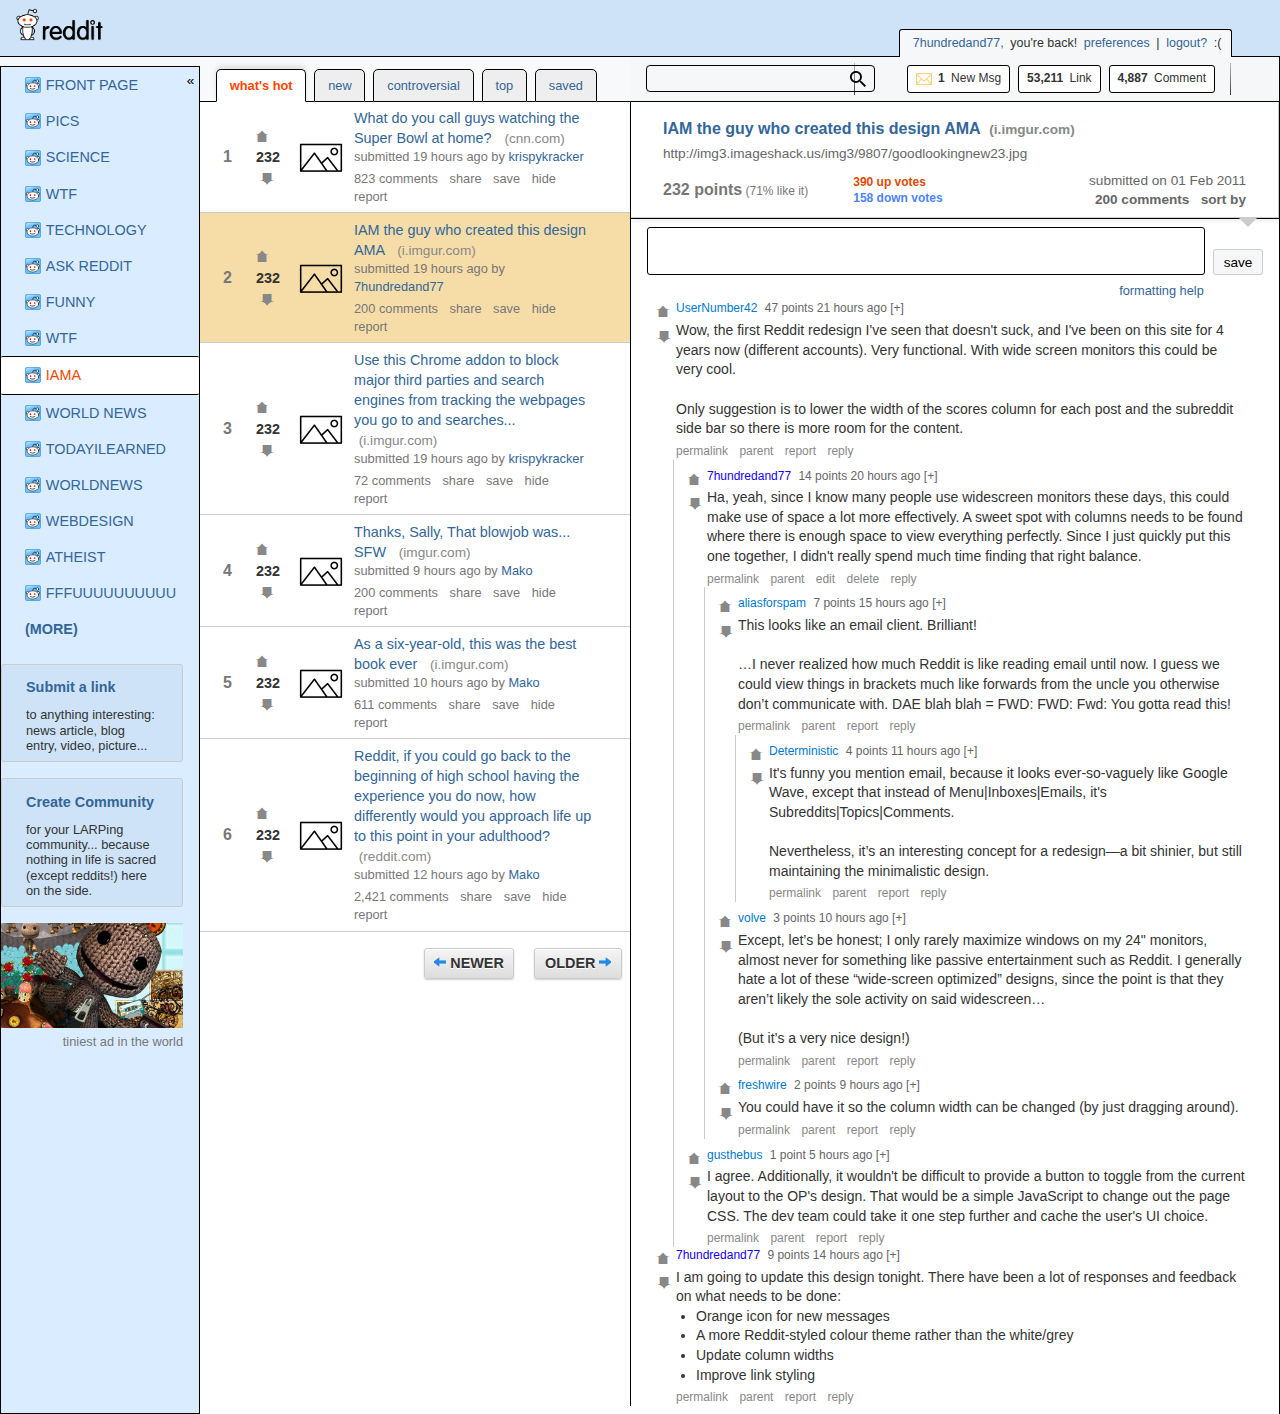
==== commit d08e65d2: "Seventh Commit" ====
--- a/Item2/index.html
+++ b/Item2/index.html
@@ -21,8 +21,6 @@
         <a href="#">preferences</a> | <a href="#">logout?</a> :(
       </nav>
     </section>
-    <section class="subreddits-nav">
-    </section>
   </header>
 
   <input type="checkbox" id="sidebar-collapse" hidden>
@@ -197,11 +195,7 @@
             <input type="radio" id="nav-saved" name="nav-tab" hidden>
             <label for="nav-saved" class="nav-tab">saved</label>
           </li>
-          <!-- Middle: search form -->
-          <nav class="search-form search" role="search" aria-label="Site Search">
-            <label for="search-input" class="visually-hidden">Search</label>
-            <input id="search-input" type="search" />
-          </nav>
+
         </ul>
       </nav>
       <!-- Post #1 -->
@@ -464,29 +458,37 @@
           </p>
         </section>
       </article>
+   
       <section class="post-navigation">
         <a href="#" class="nav-button nav-newer">NEWER</a>
         <a href="#" class="nav-button nav-older">OLDER</a>
       </section>
-    </section>
+  </section>
 
     <aside class="right-sidebar" aria-label="Post Details">
-      <nav class="notifications">
-        <ul>
-          <li>
-            <a href="#">
-              <img src="src/email.png" alt="Envelope Icon" />
-              <strong>1</strong> New Msg
-            </a>
-          </li>
-          <li>
-            <a href="#"><strong>53,211</strong> Link</a>
-          </li>
-          <li>
-            <a href="#"><strong>4,887</strong> Comment</a>
-          </li>
-        </ul>
+      <nav class="top-section">
+        <nav class="search-form search" role="search" aria-label="Site Search">
+          <label for="search-input" class="visually-hidden">Search</label>
+          <input id="search-input" type="search" />
+        </nav>
+        <nav class="notifications">
+          <ul>
+            <li>
+              <a href="#">
+                <img src="src/email.png" alt="Envelope Icon" />
+                <strong>1</strong> New Msg
+              </a>
+            </li>
+            <li>
+              <a href="#"><strong>53,211</strong> Link</a>
+            </li>
+            <li>
+              <a href="#"><strong>4,887</strong> Comment</a>
+            </li>
+          </ul>
+        </nav>
       </nav>
+      <section class="comment-list">
       <section class="bubble-shape">
         <section class="post-detail-meta">
           <h2 class="post-title">
@@ -887,6 +889,7 @@
           </div>
         </div>
       </div>
+    </section>
       </section>
     </aside>
   </main>
--- a/Item2/styles.css
+++ b/Item2/styles.css
@@ -44,7 +44,7 @@
   border-left: 1px solid black;
   border-right: 1px solid black;
   padding: 0.3rem 0.6rem;
-  font-size: 0.85rem;
+  font-size: 0.78rem;
   color: #333;
   background-color: #f6f7f8;
   margin: 0 2rem;
@@ -61,32 +61,28 @@
   text-decoration: underline;
 }
 
-.subreddits-nav {
-  padding: 0rem 3rem;
-  background-color: #f6f7f8;
-  width: auto;
-  margin: 1rem;
-}
-
+/* User Navigation */
 .user-nav {
-  bottom: 29px; /* align with the border */
-  margin-left: 1rem;
-}
-
-.user-nav .search {
-  position: relative; /* for the ::before and ::after lines */
-  bottom: 10px; /* align with the border */
-  margin-left: 7rem;
-}
-
+  display: flex;
+  align-items: center;
+  justify-content: center; /* Centering the navigation */
+  width: 100%;
+  padding: 0.5rem 1rem;
+  background: #f8f9fa; /* Light background for clarity */
+  border-bottom: 1px solid black;
+}
+
+/* Navigation Tabs (Flexed) */
 .user-nav ul {
   list-style: none;
   display: flex;
+  justify-content: flex-start; /* Evenly distribute */
+  width: 100%;
+  padding: 0.25rem 0rem;
   gap: 0.5rem;
-  padding: 0;
-  flex-wrap: nowrap; /* disallow wrapping */
   white-space: nowrap; /* ensure the labels stay in one line */
-  border-radius: 3px; /* round the corners */
+  position: relative;
+  top: 0.4rem;
 }
 
 /* Hide the radio inputs */
@@ -94,137 +90,41 @@
   display: none;
 }
 
-/* Common styles for each tab label */
+/* Styling for the tabs */
 .nav-tab {
+  flex: 1; /* Make tabs evenly spread */
+  text-align: center;
   color: #336699;
-  font-size: 0.9rem;
-  text-decoration: none;
-  padding: 0.6rem 0.4rem;
+  font-size: 0.8rem;
+  text-decoration: none;
+  padding: 0.5rem 0.8rem;
   background: #eee;
   border: 1px solid black;
-  border-radius: 3px 3px 0 0;
+  border-radius: 5px 5px 0 0;
   cursor: pointer;
+  transition: all 0.2s ease-in-out;
 }
 
 /* Hover effect */
 .nav-tab:hover {
   text-decoration: underline;
-}
-
-/* "Active" tab: when the radio is checked, style its label as selected */
+  background: #ddd;
+}
+
+/* Active tab when selected */
 .user-nav input[type="radio"]:checked + .nav-tab {
-  color: orangered; /* or #ff4500 for “reddit orange” */
-  background: #fff; /* highlight color */
-  border-bottom-color: #fff; /* so it looks "raised" */
+  color: orangered;
+  background: #fff;
+  border-bottom-color: #fff;
   font-weight: bold;
-}
-
-/* SEARCH FORM (center column) */
-.search-form {
-  display: flex;
-  justify-content: center; /* center the search bar horizontally */
-}
-
-.search-form input[type="search"] {
-  padding: 0.3rem 0.5rem;
-  border: 1px solid black;
-  border-radius: 4px;
-  background: url("src/magnify.png") no-repeat right 8px center;
-  background-size: 16px 16px;
-  padding-right: 2rem;
-}
-
-/* NOTIFICATIONS (right column) */
-.notifications {
-  position: relative; /* for the ::before line */
-  padding: 0 0.75rem;
-  bottom: 40px;
-}
-
-.notifications ul {
-  list-style: none;
-  display: flex;
-  gap: 0.5rem;
-  margin: 0;
-  padding: 0;
-}
-
-.notifications li {
-  border: 1px solid black;
-  background: #fff;
-  border-radius: 3px;
-  padding: 0.25rem 1rem;
-  display: flex;
-  align-items: center;
-  justify-content: center;
-}
-
-.notifications a {
-  display: flex;
-  align-items: center;
-  gap: 0.4rem;
-  text-decoration: none;
-  color: #333;
-  font-size: 0.75rem;
-}
-
-.notifications a:hover {
-  text-decoration: underline;
-}
-
-.notifications img {
-  width: 16px;
-  height: 16px;
-  display: block;
-}
-
-/* Left vertical line */
-/* Short vertical black line at the bottom-left corner */
-.notifications::before {
-  content: "";
-  position: absolute;
-
-  /* Place the line on the left edge, anchored to the bottom of .notifications */
-  left: 0;
-  bottom: -12px; /* adjust as needed */
-
-  /* Make it 1px wide and some fixed height */
-  width: 1px;
-  height: 32px; /* adjust as needed */
-
-  background: linear-gradient(
-    to top,
-    rgba(0, 0, 0, 0.75) 50%,
-    rgba(0, 0, 0, 0.5) 50%,
-    rgba(0, 0, 0, 0.25) 100%
-  );
-}
-
-/* Right vertical line */
-.notifications::after {
-  content: "";
-  position: absolute;
-
-  /* Place the line on the left edge, anchored to the bottom of .notifications */
-  right: 0;
-  bottom: -12px; /* adjust as needed */
-
-  /* Make it 1px wide and some fixed height */
-  width: 1px;
-  height: 32px; /* adjust as needed */
-
-  background: linear-gradient(
-    to top,
-    rgba(0, 0, 0, 0.75) 50%,
-    rgba(0, 0, 0, 0.5) 50%,
-    rgba(0, 0, 0, 0.25) 100%
-  );
-}
+  box-shadow: 0px -3px 5px rgba(0, 0, 0, 0.1);
+}
+
 
 /* Keep the flex layout */
 .content-wrapper {
   display: grid;
-  grid-template-columns: 200px 1fr 550px;
+  grid-template-columns: 200px 1fr 650px;
   min-height: 100vh;
   position: relative;
 }
@@ -233,7 +133,7 @@
   /* your existing grid-row, grid-column, negative margin, etc. */
   position: relative;
   z-index: 1;
-  margin-top: -2.4rem;
+  margin-top: 0.6rem;
   width: 100%;
   background-color: #daecff;
   border: 1px solid black;
@@ -392,13 +292,12 @@
   top: -2px; /* near top of the sidebar */
   right: -1px; /* shift it outside the sidebar’s boundary */
   z-index: 9999;
-  background: #fff; /* so it’s visible above background */
   border: 1px solid #ccc;
   cursor: pointer;
 }
 
 #sidebar-collapse:checked ~ .content-wrapper {
-  grid-template-columns: 20px 1fr 1fr;
+  grid-template-columns: 20px 1fr 650px;
   max-height: 5%; /* or 0 if you want it fully collapsed */
 }
 
@@ -422,14 +321,10 @@
 .posts-column {
   grid-column: 2;
   background-color: #fff;
-  border-top: 1px solid black; /* separate from the post above */
-  border-left: 1px solid black; /* separate from the left sidebar */
-  border-right: 1px solid black; /* separate from the right edge */
   font-size: 0.9rem;
   position: relative;
   max-width: 100%;
 }
-
 /* Each post is a horizontal row:
    rank -> vote controls -> thumbnail -> text content */
 .post {
@@ -704,12 +599,116 @@
 .right-sidebar {
   grid-column: 3;
   background-color: #fff;
-  border-top: 1px solid black; /* separate from the post above */
-  border-left: 1px solid black; /* separate from the left sidebar */
   border-right: 1px solid black; /* separate from the right edge */
   font-size: 0.9rem;
   position: relative;
   max-width: 100%;
+}
+
+/* Flex container for search + notifications */
+.top-section {
+  display: flex;
+  align-items: center;
+  justify-content: space-between;
+  gap: 1rem;
+  width: 100%;
+  padding: 0.5rem 1rem;
+  background-color: #f6f7f8;
+  border-bottom: 1px solid black;
+}
+
+/* Search Bar */
+.search-form {
+  flex-grow: 1;
+  display: flex;
+}
+
+.search-form input[type="search"] {
+  padding: 0.3rem 0.5rem;
+  border: 1px solid black;
+  border-radius: 4px;
+  background: url("src/magnify.png") no-repeat right 0.5rem center;
+  background-size: 16px 16px;
+  padding-right: 2rem;
+  width: 100%;
+}
+
+/* Notifications */
+.notifications {
+  display: flex;
+  align-items: center;
+}
+
+.notifications ul {
+  list-style: none;
+  display: flex;
+  gap: 0.5rem;
+  padding: 0rem 3rem 0rem 1rem;
+  margin: 0;
+}
+
+.notifications li {
+  border: 1px solid black;
+  background: #fff;
+  border-radius: 3px;
+  padding: 0.3rem 0.5rem;
+  display: flex;
+  align-items: center;
+  justify-content: center;
+  white-space: nowrap;
+}
+
+.notifications a {
+  display: flex;
+  align-items: center;
+  gap: 0.4rem;
+  text-decoration: none;
+  color: #333;
+  font-size: 0.75rem;
+}
+
+.notifications a:hover {
+  text-decoration: underline;
+}
+
+.notifications img {
+  width: 16px;
+  height: 16px;
+  display: block;
+}
+
+.notifications::before {
+  content: "";
+  position: absolute;
+
+  left: 14rem;
+  width: 1px;
+  height: 32px;
+
+  background: linear-gradient(
+    to top,
+    rgba(0, 0, 0, 0.75),
+    rgba(0, 0, 0, 0.5),
+    rgba(0, 0, 0, 0.25)
+  );
+}
+
+.notifications::after {
+  content: "";
+  position: absolute;
+
+
+  right: 3rem;
+
+  width: 1px;
+  height: 32px;
+
+  background: linear-gradient(
+    to top,
+    rgba(0, 0, 0, 0.75),
+    rgba(0, 0, 0, 0.5),
+    rgba(0, 0, 0, 0.25)
+  );
 }
 
 /* Title & domain link */
@@ -737,16 +736,14 @@
 .bubble-shape {
   /* Fill the width of its container or adapt as you need. */
   width: 100%;
-
   /* Basic styling for the bubble itself */
   background: #fff;
-  border: 1px solid #ccc;
+  border-bottom: 1px solid #ccc;
+  border-right: 1px solid #ccc;
   box-shadow: 0px 2px 5px rgba(0, 0, 0, 0.1);
 
-  /* Position relative so the arrow can be placed absolutely */
   position: relative;
 
-  /* Optional margin to separate it from other content */
 }
 
 /* Bottom Arrow */
@@ -887,9 +884,6 @@
 }
 
 /* Each comment container */
-.comment {
-  margin-bottom: 16px;
-}
 
 .comment-row {
   display: flex;
@@ -973,6 +967,10 @@
 /* The main body of the comment: author, text, etc. */
 .comment-body {
   flex: 1;
+}
+
+.comment-list {
+  border-left: 1px solid black;
 }
 
 /* e.g., smaller text, grey color, etc. */
@@ -1070,13 +1068,6 @@
     margin-top: 2rem;
   }
 
-  .user-nav .search {
-    position: relative; /* for the ::before and ::after lines */
-    bottom: 35px; /* align with the border */
-    margin-left: 7rem;
-    width: 100%;
-  }
-
   .search-form input[type="search"] {
     width: 90%;
   }
@@ -1114,12 +1105,6 @@
     margin-bottom: 1rem;
     margin-right: 2rem;
   }
-  .user-nav .search {
-    position: relative; /* for the ::before and ::after lines */
-    bottom: 25px; /* align with the border */
-    margin-left: 7rem;
-    width: 100%;
-  }
 
   .search-form input[type="search"] {
     width: 100%;
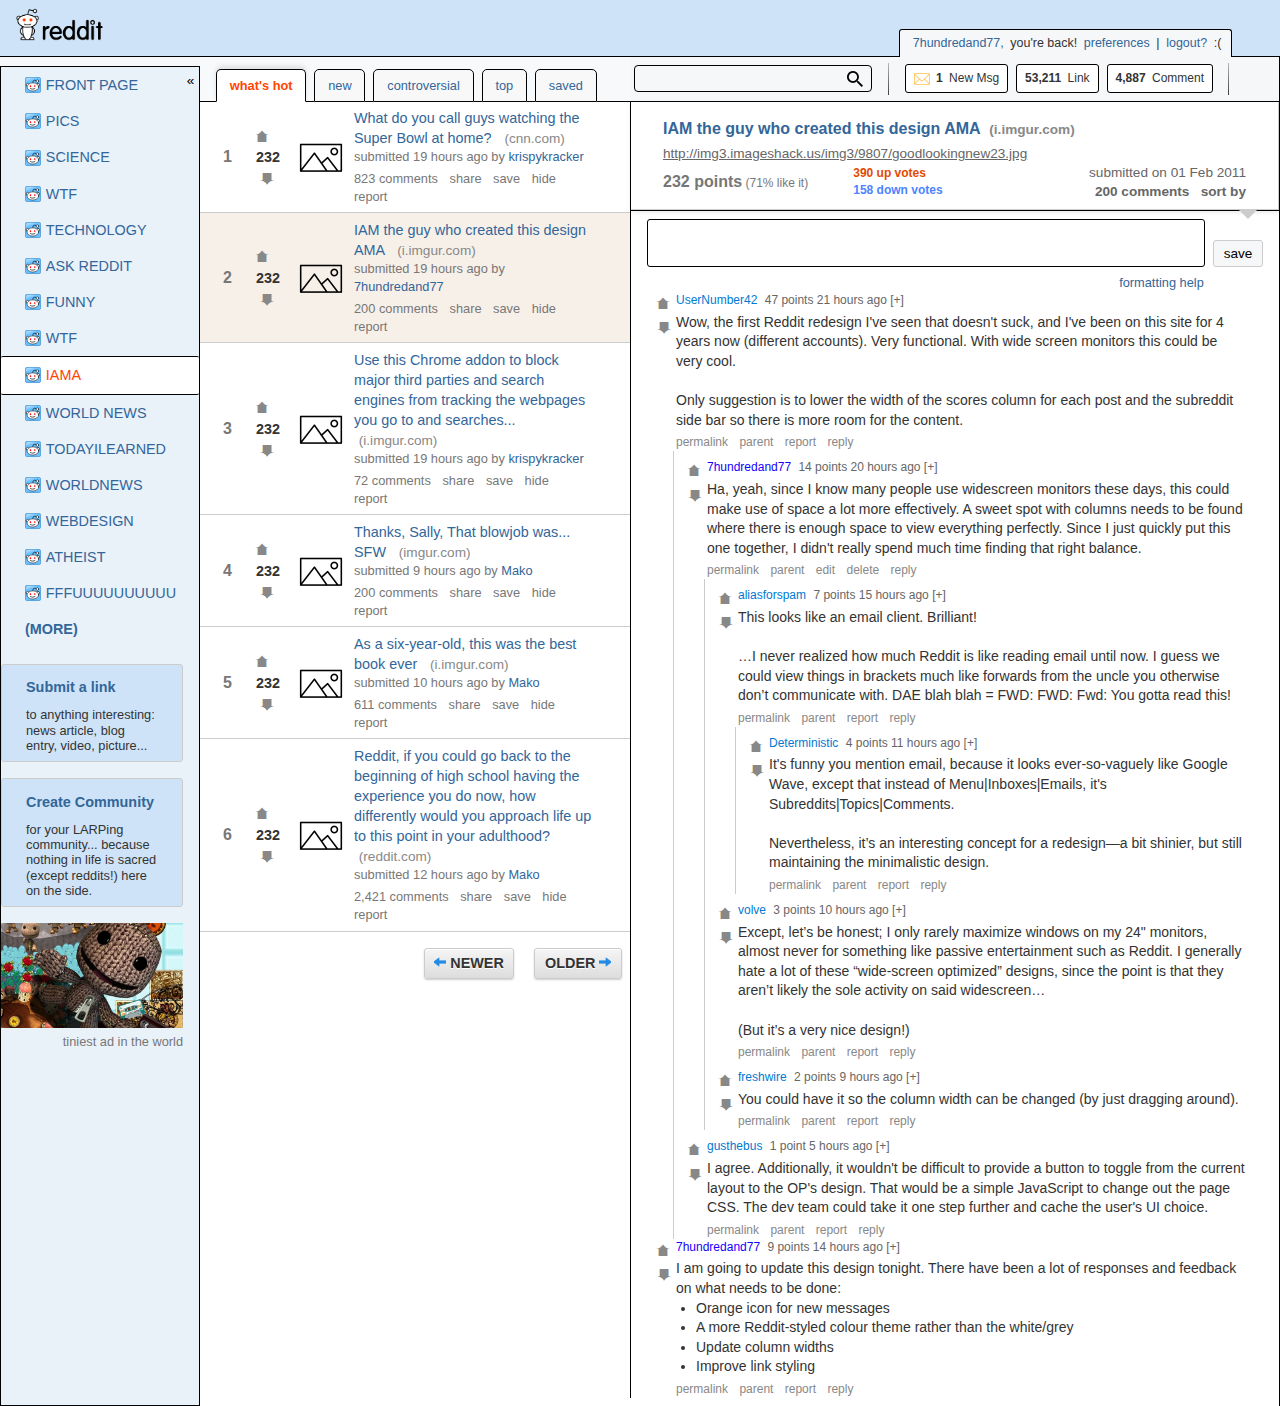
==== commit d290290c: "push" ====
--- a/Item2/index.html
+++ b/Item2/index.html
@@ -29,7 +29,7 @@
       <label for="sidebar-collapse" class="collapse-toggle">
         <span class="double-chevron">«</span>
       </label>
-      <div class="sidebar-content">
+      <aside class="sidebar-content">
         <ul>
           <li>
             <input type="radio" id="sub-frontpage" name="sidebar-item" hidden>
@@ -160,37 +160,37 @@
           <img src="src/little.jpg" alt="Little Big Planet" />
           <figcaption>tiniest ad in the world</figcaption>
         </figure>
-      </div>
+      </aside>
     </aside>
 
     <section class="posts-column" aria-label="List of posts">
       <nav class="user-nav">
         <ul>
-          <!-- Tab 1: what's hot -->
+
           <li>
             <input type="radio" id="nav-hot" name="nav-tab" hidden checked>
             <label for="nav-hot" class="nav-tab">what's hot</label>
           </li>
 
-          <!-- Tab 2: new -->
+
           <li>
             <input type="radio" id="nav-new" name="nav-tab" hidden>
             <label for="nav-new" class="nav-tab">new</label>
           </li>
 
-          <!-- Tab 3: controversial -->
+
           <li>
             <input type="radio" id="nav-controversial" name="nav-tab" hidden>
             <label for="nav-controversial" class="nav-tab">controversial</label>
           </li>
 
-          <!-- Tab 4: top -->
+
           <li>
             <input type="radio" id="nav-top" name="nav-tab" hidden>
             <label for="nav-top" class="nav-tab">top</label>
           </li>
 
-          <!-- Tab 5: saved -->
+
           <li>
             <input type="radio" id="nav-saved" name="nav-tab" hidden>
             <label for="nav-saved" class="nav-tab">saved</label>
@@ -198,30 +198,30 @@
 
         </ul>
       </nav>
-      <!-- Post #1 -->
+
       <article class="post">
-        <!-- Rank -->
+
         <section class="post-rank">1</section>
 
-        <!-- Vote Controls -->
+
         <section class="vote-controls">
-          <!-- Radio inputs (unique name/id per post) -->
+
           <input type="radio" id="novote-1" name="vote-1" hidden checked>
           <input type="radio" id="upvote-1" name="vote-1" hidden>
           <input type="radio" id="downvote-1" name="vote-1" hidden>
 
-          <!-- Stack arrows + count vertically -->
+
           <div class="vote-stack">
-            <!-- Upvote container -->
+
             <div class="upvote-container">
               <label for="upvote-1" class="arrow upvote-btn default">➨</label>
               <label for="novote-1" class="arrow upvote-btn toggled">➨</label>
             </div>
 
-            <!-- Vote Count -->
+
             <span class="vote-count">215</span>
 
-            <!-- Downvote container -->
+
             <div class="downvote-container">
               <label for="downvote-1" class="arrow downvote-btn default">➨</label>
               <label for="novote-1" class="arrow downvote-btn toggled">➨</label>
@@ -229,23 +229,23 @@
           </div>
         </section>
 
-        <!-- Optional thumbnail image -->
+
         <img src="src/preview.png" alt="Preview" class="post-thumbnail" />
 
-        <!-- Post Content -->
+
         <section class="post-content">
-          <!-- Title + Domain -->
+
           <p class="main-post-title">
             <a href="#" class="post-link">
               What do you call guys watching the Super Bowl at home?
             </a>
             <span class="domain">(cnn.com)</span>
           </p>
-          <!-- Meta info -->
+
           <p class="post-meta">
             submitted 19 hours ago by <a href="#">krispykracker</a>
           </p>
-          <!-- Comments + share, etc. -->
+
           <p class="post-details">
             <a href="#">823 comments</a>
             <a href="#">share</a>
@@ -256,7 +256,7 @@
         </section>
       </article>
 
-      <!-- Post #2 -->
+
       <article class="post post-selected">
         <section class="post-rank">2</section>
         <section class="vote-controls">
@@ -296,7 +296,7 @@
         </section>
       </article>
 
-      <!-- Post #3 -->
+
       <article class="post">
         <section class="post-rank">3</section>
         <section class="vote-controls">
@@ -337,7 +337,7 @@
         </section>
       </article>
 
-      <!-- Post #4 -->
+
       <article class="post">
         <section class="post-rank">4</section>
         <section class="vote-controls">
@@ -377,7 +377,7 @@
         </section>
       </article>
 
-      <!-- Post #5 -->
+
       <article class="post">
         <section class="post-rank">5</section>
         <section class="vote-controls">
@@ -417,7 +417,7 @@
         </section>
       </article>
 
-      <!-- Post #6 -->
+
       <article class="post">
         <section class="post-rank">6</section>
         <section class="vote-controls">
@@ -458,7 +458,7 @@
           </p>
         </section>
       </article>
-   
+
       <section class="post-navigation">
         <a href="#" class="nav-button nav-newer">NEWER</a>
         <a href="#" class="nav-button nav-older">OLDER</a>
@@ -495,25 +495,24 @@
             IAM the guy who created this design AMA
             <span class="domain">(i.imgur.com)</span>
           </h2>
-          <p class="post-image-link">
+          <a class="post-image-link" href="http://img3.imageshack.us/img3/9807/goodlookingnew23.jpg">
             http://img3.imageshack.us/img3/9807/goodlookingnew23.jpg
-          </p>
-
+          </a>
           <section class="post-detail-meta">
-            <div class="four-col-row">
-              <div class="points-col">
+            <section class="four-col-row">
+              <dl class="points-col">
                 <strong>232 points</strong> (71% like it)
-              </div>
-              <div class="votes-col">
+              </dl>
+              <dl class="votes-col">
                 <span class="up-votes">390 up votes</span><br />
                 <span class="down-votes">158 down votes</span>
-              </div>
-              <div class="empty-col"></div>
-              <div class="comments-sort-col">
+              </dl>
+              <dl class="empty-col"></dl>
+              <time class="comments-sort-col">
                 submitted on 01 Feb 2011<br />
                 <strong>200 comments &nbsp; sort by</strong>
-              </div>
-            </div>
+              </time>
+            </section>
           </section>
         </section>
       </section>
@@ -524,371 +523,309 @@
       <span class="formatting-help">
         <a href="#">formatting help</a>
       </span>
-      <div class="comments">
-        <div class="comment">
-          <div class="comment-row">
-            <div class="comment-vote-controls">
+      <section class="comments">
+        <article class="comment">
+          <section class="comment-row">
+            <aside class="comment-vote-controls">
               <input type="radio" id="comment-novote-1" name="comment-vote-1" hidden checked>
               <input type="radio" id="comment-upvote-1" name="comment-vote-1" hidden>
               <input type="radio" id="comment-downvote-1" name="comment-vote-1" hidden>
-              <div class="comment-vote-stack">
-                <div class="comment-upvote-container">
+              <section class="comment-vote-stack">
+                <section class="comment-upvote-container">
                   <label for="comment-upvote-1" class="arrow comment-upvote-btn default">➨</label>
                   <label for="comment-novote-1" class="arrow comment-upvote-btn toggled">➨</label>
-                </div>
-                <div class="comment-downvote-container">
+                </section>
+                <section class="comment-downvote-container">
                   <label for="comment-downvote-1" class="arrow comment-downvote-btn default">➨</label>
                   <label for="comment-novote-1" class="arrow comment-downvote-btn toggled">➨</label>
-                </div>
-              </div>
-            </div>
-            <div class="comment-body">
-              <div class="comment-meta">
+                </section>
+              </section>
+            </aside>
+            <section class="comment-body">
+              <header class="comment-meta">
                 <a href="#" class="comment-author">UserNumber42</a>
                 <span>47 points 21 hours ago [+]</span>
-              </div>
-              <div class="comment-content">
-                Wow, the first Reddit redesign I've seen that doesn't suck, and
-                I've been on this site for 4 years now (different accounts).
+              </header>
+              <section class="comment-content">
+                Wow, the first Reddit redesign I've seen that doesn't suck, and I've been on this site for 4 years now (different accounts).
                 Very functional. With wide screen monitors this could be very cool.
                 <br><br>
-                Only suggestion is to lower the width of the scores column for
-                each post and the subreddit side bar so there is more room
-                for the content.
-              </div>
-              <div class="comment-actions">
+                Only suggestion is to lower the width of the scores column for each post and the subreddit side bar so there is more room for the content.
+              </section>
+              <footer class="comment-actions">
                 <a href="#">permalink</a>
                 <a href="#">parent</a>
                 <a href="#">report</a>
                 <a href="#">reply</a>
-              </div>
-            </div>
-          </div>
-          <div class="comment-children">
-            <div class="comment comment-nested">
-              <div class="comment-row">
-                <div class="comment-vote-controls">
+              </footer>
+            </section>
+          </section>
+          <section class="comment-children">
+            <article class="comment comment-nested">
+              <section class="comment-row">
+                <aside class="comment-vote-controls">
                   <input type="radio" id="comment-novote-2" name="comment-vote-2" hidden checked>
                   <input type="radio" id="comment-upvote-2" name="comment-vote-2" hidden>
                   <input type="radio" id="comment-downvote-2" name="comment-vote-2" hidden>
-                  <div class="comment-vote-stack">
-                    <div class="comment-upvote-container">
+                  <section class="comment-vote-stack">
+                    <section class="comment-upvote-container">
                       <label for="comment-upvote-2" class="arrow comment-upvote-btn default">➨</label>
                       <label for="comment-novote-2" class="arrow comment-upvote-btn toggled">➨</label>
-                    </div>
-                    <div class="comment-downvote-container">
+                    </section>
+                    <section class="comment-downvote-container">
                       <label for="comment-downvote-2" class="arrow comment-downvote-btn default">➨</label>
                       <label for="comment-novote-2" class="arrow comment-downvote-btn toggled">➨</label>
-                    </div>
-                  </div>
-                </div>
-                <div class="comment-body">
-                  <div class="comment-meta">
+                    </section>
+                  </section>
+                </aside>
+                <section class="comment-body">
+                  <header class="comment-meta">
                     <a href="#" class="comment-author op">7hundredand77</a>
                     <span>14 points 20 hours ago [+]</span>
-                  </div>
-                  <div class="comment-content">
-                    Ha, yeah, since I know many people use widescreen monitors these
-                    days, this could make use of space a lot more effectively.
-                    A sweet spot with columns needs to be found where there is enough
-                    space to view everything perfectly. Since I just quickly put
-                    this one together, I didn't really spend much time finding
-                    that right balance.
-                  </div>
-                  <div class="comment-actions">
+                  </header>
+                  <section class="comment-content">
+                    Ha, yeah, since I know many people use widescreen monitors these days, this could make use of space a lot more effectively.
+                    A sweet spot with columns needs to be found where there is enough space to view everything perfectly.
+                    Since I just quickly put this one together, I didn't really spend much time finding that right balance.
+                  </section>
+                  <footer class="comment-actions">
                     <a href="#">permalink</a>
                     <a href="#">parent</a>
                     <a href="#">edit</a>
                     <a href="#">delete</a>
                     <a href="#">reply</a>
-                  </div>
-                </div>
-              </div>
-              <div class="comment-children">
-                <div class="comment comment-nested">
-                  <div class="comment-row">
-                    <div class="comment-vote-controls">
+                  </footer>
+                </section>
+              </section>
+              <section class="comment-children">
+                <article class="comment comment-nested">
+                  <section class="comment-row">
+                    <aside class="comment-vote-controls">
                       <input type="radio" id="comment-novote-6" name="comment-vote-6" hidden checked>
                       <input type="radio" id="comment-upvote-6" name="comment-vote-6" hidden>
                       <input type="radio" id="comment-downvote-6" name="comment-vote-6" hidden>
-                      <div class="comment-vote-stack">
-                        <div class="comment-upvote-container">
+                      <section class="comment-vote-stack">
+                        <section class="comment-upvote-container">
                           <label for="comment-upvote-6" class="arrow comment-upvote-btn default">➨</label>
                           <label for="comment-novote-6" class="arrow comment-upvote-btn toggled">➨</label>
-                        </div>
-                        <div class="comment-downvote-container">
+                        </section>
+                        <section class="comment-downvote-container">
                           <label for="comment-downvote-6" class="arrow comment-downvote-btn default">➨</label>
                           <label for="comment-novote-6" class="arrow comment-downvote-btn toggled">➨</label>
-                        </div>
-                      </div>
-                    </div>
-                    <div class="comment-body">
-                      <div class="comment-meta">
+                        </section>
+                      </section>
+                    </aside>
+                    <section class="comment-body">
+                      <header class="comment-meta">
                         <a href="#" class="comment-author">aliasforspam</a>
                         <span>7 points 15 hours ago [+]</span>
-                      </div>
-                      <div class="comment-content">
+                      </header>
+                      <section class="comment-content">
                         This looks like an email client. Brilliant!
                         <br><br>
-                        …I never realized how much Reddit is like reading email
-                        until now. I guess we could view things in brackets much like
-                        forwards from the uncle you otherwise don’t communicate
-                        with. DAE blah blah = FWD: FWD: Fwd: You gotta read this!
-                      </div>
-                      <div class="comment-actions">
+                        …I never realized how much Reddit is like reading email until now.
+                        I guess we could view things in brackets much like forwards from the uncle you otherwise don’t communicate with.
+                        DAE blah blah = FWD: FWD: Fwd: You gotta read this!
+                      </section>
+                      <footer class="comment-actions">
                         <a href="#">permalink</a>
                         <a href="#">parent</a>
                         <a href="#">report</a>
                         <a href="#">reply</a>
-                      </div>
-                    </div>
-                  </div>
-                  <div class="comment-children">
-                    <div class="comment comment-nested">
-                      <div class="comment-row">
-                        <div class="comment-vote-controls">
+                      </footer>
+                    </section>
+                  </section>
+                  <section class="comment-children">
+                    <article class="comment comment-nested">
+                      <section class="comment-row">
+                        <aside class="comment-vote-controls">
                           <input type="radio" id="comment-novote-3" name="comment-vote-3" hidden checked>
                           <input type="radio" id="comment-upvote-3" name="comment-vote-3" hidden>
                           <input type="radio" id="comment-downvote-3" name="comment-vote-3" hidden>
-                          <div class="comment-vote-stack">
-                            <!-- Upvote container: two labels for upvote -->
-                            <div class="comment-upvote-container">
-                              <!-- Shown when NOT upvoted -->
+                          <section class="comment-vote-stack">
+                            <section class="comment-upvote-container">
                               <label for="comment-upvote-3" class="arrow comment-upvote-btn default">➨</label>
-                              <!-- Shown when upvoted (clicking it reverts to no vote) -->
                               <label for="comment-novote-3" class="arrow comment-upvote-btn toggled">➨</label>
-                            </div>
-
-                            <!-- Downvote container: two labels for downvote -->
-                            <div class="comment-downvote-container">
-                              <!-- Shown when NOT downvoted -->
+                            </section>
+                            <section class="comment-downvote-container">
                               <label for="comment-downvote-3" class="arrow comment-downvote-btn default">➨</label>
-                              <!-- Shown when downvoted (clicking it reverts to no vote) -->
                               <label for="comment-novote-3" class="arrow comment-downvote-btn toggled">➨</label>
-                            </div>
-                          </div>
-                        </div>
-                        <div class="comment-body">
-                          <div class="comment-meta">
+                            </section>
+                          </section>
+                        </aside>
+                        <section class="comment-body">
+                          <header class="comment-meta">
                             <a href="#" class="comment-author">Deterministic</a>
                             <span>4 points 11 hours ago [+]</span>
-                          </div>
-                          <div class="comment-content">
-                            It's funny you mention email, because it looks
-                            ever-so-vaguely like Google Wave, except that instead of
-                            Menu|Inboxes|Emails, it's Subreddits|Topics|Comments.
+                          </header>
+                          <section class="comment-content">
+                            It's funny you mention email, because it looks ever-so-vaguely like Google Wave, except that instead of Menu|Inboxes|Emails, it's Subreddits|Topics|Comments.
                             <br><br>
-                            Nevertheless, it’s an interesting concept for a
-                            redesign—a bit shinier, but still maintaining the
-                            minimalistic design.
-                          </div>
-                          <div class="comment-actions">
+                            Nevertheless, it’s an interesting concept for a redesign—a bit shinier, but still maintaining the minimalistic design.
+                          </section>
+                          <footer class="comment-actions">
                             <a href="#">permalink</a>
                             <a href="#">parent</a>
                             <a href="#">report</a>
                             <a href="#">reply</a>
-                          </div>
-                        </div>
-                      </div>
-                    </div> <!-- End Deterministic -->
-                  </div> <!-- End .comment-children of aliasforspam -->
-                </div> <!-- End aliasforspam -->
-
-                <!-- 1.1.2) volve (NESTED under 7hundredand77) -->
-                <div class="comment comment-nested">
-                  <div class="comment-row">
-                    <div class="comment-vote-controls">
-                      <!-- Radio inputs for comment vote states -->
+                          </footer>
+                        </section>
+                      </section>
+                    </article>
+                  </section>
+                </article>
+                <article class="comment comment-nested">
+                  <section class="comment-row">
+                    <aside class="comment-vote-controls">
                       <input type="radio" id="comment-novote-4" name="comment-vote-4" hidden checked>
                       <input type="radio" id="comment-upvote-4" name="comment-vote-4" hidden>
                       <input type="radio" id="comment-downvote-4" name="comment-vote-4" hidden>
-
-                      <!-- Container that stacks the vote buttons vertically -->
-                      <div class="comment-vote-stack">
-                        <!-- Upvote container: two labels for upvote -->
-                        <div class="comment-upvote-container">
-                          <!-- Shown when NOT upvoted -->
+                      <section class="comment-vote-stack">
+                        <section class="comment-upvote-container">
                           <label for="comment-upvote-4" class="arrow comment-upvote-btn default">➨</label>
-                          <!-- Shown when upvoted (clicking it reverts to no vote) -->
                           <label for="comment-novote-4" class="arrow comment-upvote-btn toggled">➨</label>
-                        </div>
-
-                        <!-- Downvote container: two labels for downvote -->
-                        <div class="comment-downvote-container">
-                          <!-- Shown when NOT downvoted -->
+                        </section>
+                        <section class="comment-downvote-container">
                           <label for="comment-downvote-4" class="arrow comment-downvote-btn default">➨</label>
-                          <!-- Shown when downvoted (clicking it reverts to no vote) -->
                           <label for="comment-novote-4" class="arrow comment-downvote-btn toggled">➨</label>
-                        </div>
-                      </div>
-                    </div>
-                    <div class="comment-body">
-                      <div class="comment-meta">
+                        </section>
+                      </section>
+                    </aside>
+                    <section class="comment-body">
+                      <header class="comment-meta">
                         <a href="#" class="comment-author">volve</a>
                         <span>3 points 10 hours ago [+]</span>
-                      </div>
-                      <div class="comment-content">
-                        Except, let’s be honest; I only rarely maximize windows on
-                        my 24" monitors, almost never for something like passive
-                        entertainment such as Reddit. I generally hate a lot of
-                        these “wide‐screen optimized” designs, since the point is
-                        that they aren’t likely the sole activity on said
-                        widescreen…
+                      </header>
+                      <section class="comment-content">
+                        Except, let’s be honest; I only rarely maximize windows on my 24" monitors, almost never for something like passive entertainment such as Reddit.
+                        I generally hate a lot of these “wide‐screen optimized” designs, since the point is that they aren’t likely the sole activity on said widescreen…
                         <br><br>
                         (But it’s a very nice design!)
-                      </div>
-                      <div class="comment-actions">
+                      </section>
+                      <footer class="comment-actions">
                         <a href="#">permalink</a>
                         <a href="#">parent</a>
                         <a href="#">report</a>
                         <a href="#">reply</a>
-                      </div>
-                    </div>
-                  </div>
-                </div> <!-- End volve -->
-
-                <!-- 1.1.3) freshwire (NESTED under 7hundredand77) -->
-                <div class="comment comment-nested">
-                  <div class="comment-row">
-                    <div class="comment-vote-controls">
-                      <!-- Radio inputs for comment vote states -->
+                      </footer>
+                    </section>
+                  </section>
+                </article>
+                <article class="comment comment-nested">
+                  <section class="comment-row">
+                    <aside class="comment-vote-controls">
                       <input type="radio" id="comment-novote-5" name="comment-vote-5" hidden checked>
                       <input type="radio" id="comment-upvote-5" name="comment-vote-5" hidden>
                       <input type="radio" id="comment-downvote-5" name="comment-vote-5" hidden>
-
-                      <!-- Container that stacks the vote buttons vertically -->
-                      <div class="comment-vote-stack">
-                        <!-- Upvote container: two labels for upvote -->
-                        <div class="comment-upvote-container">
-                          <!-- Shown when NOT upvoted -->
+                      <section class="comment-vote-stack">
+                        <section class="comment-upvote-container">
                           <label for="comment-upvote-5" class="arrow comment-upvote-btn default">➨</label>
-                          <!-- Shown when upvoted (clicking it reverts to no vote) -->
                           <label for="comment-novote-5" class="arrow comment-upvote-btn toggled">➨</label>
-                        </div>
-
-                        <!-- Downvote container: two labels for downvote -->
-                        <div class="comment-downvote-container">
-                          <!-- Shown when NOT downvoted -->
+                        </section>
+                        <section class="comment-downvote-container">
                           <label for="comment-downvote-5" class="arrow comment-downvote-btn default">➨</label>
-                          <!-- Shown when downvoted (clicking it reverts to no vote) -->
                           <label for="comment-novote-5" class="arrow comment-downvote-btn toggled">➨</label>
-                        </div>
-                      </div>
-                    </div>
-                    <div class="comment-body">
-                      <div class="comment-meta">
+                        </section>
+                      </section>
+                    </aside>
+                    <section class="comment-body">
+                      <header class="comment-meta">
                         <a href="#" class="comment-author">freshwire</a>
                         <span>2 points 9 hours ago [+]</span>
-                      </div>
-                      <div class="comment-content">
-                        You could have it so the column width can be changed
-                        (by just dragging around).
-                      </div>
-                      <div class="comment-actions">
+                      </header>
+                      <section class="comment-content">
+                        You could have it so the column width can be changed (by just dragging around).
+                      </section>
+                      <footer class="comment-actions">
                         <a href="#">permalink</a>
                         <a href="#">parent</a>
                         <a href="#">report</a>
                         <a href="#">reply</a>
-                      </div>
-                    </div>
-                  </div>
-                </div> <!-- End freshwire -->
-              </div> <!-- End .comment-children of 7hundredand77 -->
-            </div> <!-- End 7hundredand77 -->
-
-            <!-- 1.2) gusthebus (NESTED under UserNumber42) -->
-            <div class="comment comment-nested">
-              <div class="comment-row">
-                <div class="comment-vote-controls">
-                  <!-- Radio inputs for comment vote states -->
+                      </footer>
+                    </section>
+                  </section>
+                </article>
+              </section>
+            </article>
+            <article class="comment comment-nested">
+              <section class="comment-row">
+                <aside class="comment-vote-controls">
                   <input type="radio" id="comment-novote-7" name="comment-vote-7" hidden checked>
                   <input type="radio" id="comment-upvote-7" name="comment-vote-7" hidden>
                   <input type="radio" id="comment-downvote-7" name="comment-vote-7" hidden>
-
-                  <!-- Container that stacks the vote buttons vertically -->
-                  <div class="comment-vote-stack">
-                    <!-- Upvote container: two labels for upvote -->
-                    <div class="comment-upvote-container">
-                      <!-- Shown when NOT upvoted -->
+                  <section class="comment-vote-stack">
+                    <section class="comment-upvote-container">
                       <label for="comment-upvote-7" class="arrow comment-upvote-btn default">➨</label>
-                      <!-- Shown when upvoted (clicking it reverts to no vote) -->
                       <label for="comment-novote-7" class="arrow comment-upvote-btn toggled">➨</label>
-                    </div>
-
-                    <!-- Downvote container: two labels for downvote -->
-                    <div class="comment-downvote-container">
-                      <!-- Shown when NOT downvoted -->
+                    </section>
+                    <section class="comment-downvote-container">
                       <label for="comment-downvote-7" class="arrow comment-downvote-btn default">➨</label>
-                      <!-- Shown when downvoted (clicking it reverts to no vote) -->
                       <label for="comment-novote-7" class="arrow comment-downvote-btn toggled">➨</label>
-                    </div>
-                  </div>
-                </div>
-                <div class="comment-body">
-                  <div class="comment-meta">
+                    </section>
+                  </section>
+                </aside>
+                <section class="comment-body">
+                  <header class="comment-meta">
                     <a href="#" class="comment-author">gusthebus</a>
                     <span>1 point 5 hours ago [+]</span>
-                  </div>
-                  <div class="comment-content">
-                    I agree. Additionally, it wouldn't be difficult to provide
-                    a button to toggle from the current layout to the OP's design.
+                  </header>
+                  <section class="comment-content">
+                    I agree. Additionally, it wouldn't be difficult to provide a button to toggle from the current layout to the OP's design.
                     That would be a simple JavaScript to change out the page CSS.
-                    The dev team could take it one step further and cache the user's
-                    UI choice.
-                  </div>
-                  <div class="comment-actions">
+                    The dev team could take it one step further and cache the user's UI choice.
+                  </section>
+                  <footer class="comment-actions">
                     <a href="#">permalink</a>
                     <a href="#">parent</a>
                     <a href="#">report</a>
                     <a href="#">reply</a>
-                  </div>
-                </div>
-              </div>
-            </div>
-          </div>
-        </div>
-        <div class="comment">
-          <div class="comment-row">
-            <div class="comment-vote-controls">
+                  </footer>
+                </section>
+              </section>
+            </article>
+          </section>
+        </article>
+        <article class="comment">
+          <section class="comment-row">
+            <aside class="comment-vote-controls">
               <input type="radio" id="comment-novote" name="comment-vote" hidden checked>
               <input type="radio" id="comment-upvote" name="comment-vote" hidden>
               <input type="radio" id="comment-downvote" name="comment-vote" hidden>
-              <div class="comment-vote-stack">
-                <div class="comment-upvote-container">
+              <section class="comment-vote-stack">
+                <section class="comment-upvote-container">
                   <label for="comment-upvote" class="arrow comment-upvote-btn default">➨</label>
                   <label for="comment-novote" class="arrow comment-upvote-btn toggled">➨</label>
-                </div>
-                <div class="comment-downvote-container">
+                </section>
+                <section class="comment-downvote-container">
                   <label for="comment-downvote" class="arrow comment-downvote-btn default">➨</label>
                   <label for="comment-novote" class="arrow comment-downvote-btn toggled">➨</label>
-                </div>
-              </div>
-            </div>
-            <div class="comment-body">
-              <div class="comment-meta">
+                </section>
+              </section>
+            </aside>
+            <section class="comment-body">
+              <header class="comment-meta">
                 <a href="#" class="comment-author op">7hundredand77</a>
                 <span>9 points 14 hours ago [+]</span>
-              </div>
-              <div class="comment-content">
-                I am going to update this design tonight. There have been
-                a lot of responses and feedback on what needs to be done:
+              </header>
+              <section class="comment-content">
+                I am going to update this design tonight. There have been a lot of responses and feedback on what needs to be done:
                 <ul>
                   <li>Orange icon for new messages</li>
                   <li>A more Reddit‐styled colour theme rather than the white/grey</li>
                   <li>Update column widths</li>
                   <li>Improve link styling</li>
                 </ul>
-              </div>
-              <div class="comment-actions">
+              </section>
+              <footer class="comment-actions">
                 <a href="#">permalink</a>
                 <a href="#">parent</a>
                 <a href="#">report</a>
                 <a href="#">reply</a>
-              </div>
-            </div>
-          </div>
-        </div>
-      </div>
+              </footer>
+            </section>
+          </section>
+        </article>
+      </section>
     </section>
       </section>
     </aside>
--- a/Item2/styles.css
+++ b/Item2/styles.css
@@ -1,6 +1,3 @@
-/* ==============================
-   BASIC RESET / UTILITIES
-   ============================== */
 * {
   margin: 0;
   padding: 0;
@@ -13,10 +10,6 @@
   color: #333;
   line-height: 1.4;
 }
-
-/* ==============================
-     TOP HEADER BAR
-     ============================== */
 
 .header-bar {
   display: flex;
@@ -61,57 +54,51 @@
   text-decoration: underline;
 }
 
-/* User Navigation */
 .user-nav {
   display: flex;
   align-items: center;
-  justify-content: center; /* Centering the navigation */
+  justify-content: center;
   width: 100%;
   padding: 0.5rem 1rem;
-  background: #f8f9fa; /* Light background for clarity */
+  background: #f8f9fa;
   border-bottom: 1px solid black;
 }
 
-/* Navigation Tabs (Flexed) */
 .user-nav ul {
   list-style: none;
   display: flex;
-  justify-content: flex-start; /* Evenly distribute */
+  justify-content: flex-start;
   width: 100%;
   padding: 0.25rem 0rem;
   gap: 0.5rem;
-  white-space: nowrap; /* ensure the labels stay in one line */
+  white-space: nowrap;
   position: relative;
   top: 0.4rem;
 }
 
-/* Hide the radio inputs */
 .user-nav input[type="radio"] {
   display: none;
 }
 
-/* Styling for the tabs */
 .nav-tab {
-  flex: 1; /* Make tabs evenly spread */
+  flex: 1;
   text-align: center;
   color: #336699;
   font-size: 0.8rem;
   text-decoration: none;
   padding: 0.5rem 0.8rem;
-  background: #eee;
+  background: #f9f8f8;
   border: 1px solid black;
   border-radius: 5px 5px 0 0;
   cursor: pointer;
   transition: all 0.2s ease-in-out;
 }
 
-/* Hover effect */
 .nav-tab:hover {
   text-decoration: underline;
   background: #ddd;
 }
 
-/* Active tab when selected */
 .user-nav input[type="radio"]:checked + .nav-tab {
   color: orangered;
   background: #fff;
@@ -120,8 +107,6 @@
   box-shadow: 0px -3px 5px rgba(0, 0, 0, 0.1);
 }
 
-
-/* Keep the flex layout */
 .content-wrapper {
   display: grid;
   grid-template-columns: 200px 1fr 650px;
@@ -130,15 +115,14 @@
 }
 
 .left-sidebar {
-  /* your existing grid-row, grid-column, negative margin, etc. */
   position: relative;
   z-index: 1;
   margin-top: 0.6rem;
   width: 100%;
-  background-color: #daecff;
+  background-color: #e9f1f9;
   border: 1px solid black;
-  flex-direction: column; /* so label + content stack vertically if needed */
-  overflow: hidden; /* hide the content when collapsed */
+  flex-direction: column;
+  overflow: hidden;
 }
 
 .sidebar-content {
@@ -151,28 +135,25 @@
 }
 
 .left-sidebar li {
-  position: relative; /* so we can position the highlight if needed */
-}
-
-/* The hidden checkbox */
+  position: relative;
+}
+
 .left-sidebar input[type="radio"] {
-  display: none; /* fully hidden */
-}
-
-/* The clickable label that looks like a link */
+  display: none;
+}
+
 .sidebar-link {
-  display: flex; /* icon + text in a row */
-  align-items: center; /* vertical alignment */
+  display: flex;
+  align-items: center;
   padding: 0.5rem 0.5rem;
   text-decoration: none;
   color: #336699;
   font-size: 0.9rem;
   background: none;
   border-radius: 2px;
-  cursor: pointer; /* show a pointer on hover */
-}
-
-/* Icon styling */
+  cursor: pointer;
+}
+
 .sidebar-icon {
   width: 16px;
   height: 16px;
@@ -181,65 +162,59 @@
   margin-left: 1rem;
 }
 
-/* Hover effect for the label */
 .sidebar-link:hover {
   background-color: #e6e6e6;
 }
 
-/* Selected state: when a radio input is checked, style its sibling label */
 .left-sidebar input[type="radio"]:checked + .sidebar-link {
-  background-color: #fff; /* white background */
-  color: orangered; /* orangered text color */
-  border-top: 1px solid black; /* top border */
-  border-bottom: 1px solid black; /* bottom border */
-  padding-left: 0.5rem; /* adjust padding for border */
-}
-
-/* Prevent hover from overriding the selected state */
+  background-color: #fff;
+  color: orangered;
+  border-top: 1px solid black;
+  border-bottom: 1px solid black;
+  padding-left: 0.5rem;
+}
+
 .left-sidebar input[type="radio"]:checked + .sidebar-link:hover {
   background-color: #fff;
 }
 
 .double-chevron {
   position: absolute;
-  top: 0.3rem; /* adjust for exact top alignment */
-  right: 0.3rem; /* push it near the right edge */
-  color: black; /* match your screenshot’s gray color */
-  font-size: 0.85rem; /* tweak size as needed */
-  z-index: 1; /* ensure it’s above the sidebar content */
-}
-
-/* Icon next to each link */
+  top: 0.3rem;
+  right: 0.3rem;
+  color: black;
+  font-size: 0.85rem;
+  z-index: 1;
+}
+
 .sidebar-icon {
-  width: 16px; /* match your reference icon size */
+  width: 16px;
   height: 16px;
   margin-right: 0.3rem;
-  vertical-align: middle; /* keep the icon aligned with text */
+  vertical-align: middle;
 }
 
 .left-sidebar a {
-  display: flex; /* so icon + text line up horizontally */
+  display: flex;
   align-items: center;
   padding: 0.3rem 0rem;
-  color: #777; /* typical old Reddit link color */
+  color: #777;
   text-decoration: none;
   font-size: 0.9rem;
-  background: none; /* no background by default */
-  border-radius: 2px; /* slight rounding if hovered */
-  position: relative; /* for the hover effect */
+  background: none;
+  border-radius: 2px;
+  position: relative;
 }
 
 .left-sidebar a:hover {
-  background-color: #daecff; /* subtle hover highlight */
-}
-
-/* (MORE) link block */
+  background-color: #daecff;
+}
+
 .sidebar-item a {
   padding: 0.5rem 1.5rem;
   color: #336699;
 }
 
-/* "Submit a link" and "Create Community" sections */
 .sidebar-action {
   margin-top: 1rem;
   font-size: 0.8rem;
@@ -247,14 +222,13 @@
   padding: 0.5rem 1.5rem;
   border-radius: 3px;
   border: 1px solid #ccc;
-  margin-right: 1rem; /* space between this and the next link */
+  margin-right: 1rem;
 }
 
 .sidebar-action a {
   color: #336699;
 }
 
-/* Bold link for "Submit a link" or "Create Community" */
 .sidebar-action-link {
   font-weight: bold;
   text-decoration: none;
@@ -264,33 +238,32 @@
   text-decoration: underline;
 }
 
-/* The text under each action link */
 .sidebar-action-text {
   margin-top: 0.3rem;
   line-height: 1.2;
 }
 
 .sidebar-ad {
-  margin-top: 1rem; /* spacing above the ad */
-  margin-right: 1rem; /* space between this and the next link */
-  text-align: right; /* center the image + caption */
+  margin-top: 1rem;
+  margin-right: 1rem;
+  text-align: right;
 }
 
 .sidebar-ad img {
   display: block;
-  max-width: 100%; /* ensure it doesn’t overflow the sidebar */
+  max-width: 100%;
 }
 
 .sidebar-ad figcaption {
-  font-size: 0.8rem; /* small text for the caption */
-  color: #777; /* subtle gray color */
-  margin-top: 0.3rem; /* a bit of space above the caption */
+  font-size: 0.8rem;
+  color: #777;
+  margin-top: 0.3rem;
 }
 
 .collapse-toggle {
   position: absolute;
-  top: -2px; /* near top of the sidebar */
-  right: -1px; /* shift it outside the sidebar’s boundary */
+  top: -2px;
+  right: -1px;
   z-index: 9999;
   border: 1px solid #ccc;
   cursor: pointer;
@@ -298,15 +271,13 @@
 
 #sidebar-collapse:checked ~ .content-wrapper {
   grid-template-columns: 20px 1fr 650px;
-  max-height: 5%; /* or 0 if you want it fully collapsed */
-}
-
-/* Inside that left column, hide the main content so only the chevron remains */
+  max-height: 5%;
+}
+
 #sidebar-collapse:checked ~ .content-wrapper .left-sidebar .sidebar-content {
-  display: none; /* or visibility: hidden; transform: scale(0); etc. */
-}
-
-/* If you want to rotate the chevron on collapse, do: */
+  display: none;
+}
+
 .double-chevron {
   transition: transform 0.3s;
 }
@@ -314,10 +285,6 @@
   transform: rotate(180deg);
 }
 
-/****************************************
- * POSTS COLUMN & INDIVIDUAL POSTS
- ****************************************/
-/* Container for all posts */
 .posts-column {
   grid-column: 2;
   background-color: #fff;
@@ -325,35 +292,30 @@
   position: relative;
   max-width: 100%;
 }
-/* Each post is a horizontal row:
-   rank -> vote controls -> thumbnail -> text content */
+
 .post {
   display: flex;
-  align-items: center; /* top-align items instead of center */
+  align-items: center;
   border-bottom: 1px solid #ccc;
   padding: 0.4rem 0rem;
   font-size: 0.9rem;
   background-color: white;
 }
 
-/* Highlighted background for a selected post */
 .post.post-selected {
-  background-color: #f6dda8; /* a pale orange, pick any color you like */
+  background-color: #f7f0e9;
 }
 
 .post:hover:not(.post-selected) {
   background-color: #f6f6f6;
 }
 
-/* Post rank (#) on the far left */
 .post-rank {
-  width: 2rem; /* enough space for 2-digit ranks */
-  text-align: right; /* right-align the number */
+  width: 2rem;
+  text-align: right;
   color: #777;
   font-weight: bold;
   font-size: 1rem;
-  /* We rely on the .post gap for spacing, 
-     so no extra margin-right is strictly needed here */
 }
 
 .vote-controls {
@@ -369,24 +331,20 @@
   display: flex;
   flex-direction: column;
   align-items: center;
-  width: 4rem; /* adjust as needed */
-  /* margin, etc. if needed */
-}
-
-/* Common arrow styling */
+  width: 4rem;
+}
+
 .arrow {
   font-size: 1rem;
   cursor: pointer;
   color: #888;
-  display: inline-block; /* allow transforms */
-}
-
-/* Hide toggled labels by default */
+  display: inline-block;
+}
+
 .arrow.toggled {
   display: none;
 }
 
-/* Rotate up/down arrows */
 .upvote-btn {
   transform: rotate(270deg) scaleY(2) translateY(-1px);
   transform-origin: center;
@@ -396,22 +354,17 @@
   transform-origin: center;
 }
 
-/* Hover states for default arrows */
 .upvote-container .default:hover {
   color: #ff4500;
 }
 .downvote-container .default:hover {
   color: #4d84ff;
 }
-/* (Optional) toggled arrow hover */
+
 .arrow.toggled:hover {
   opacity: 0.8;
 }
 
-/* ----------------- Toggle Logic with Attribute Selectors ----------------- */
-
-/* If an input whose ID starts with "upvote-" is checked,
-   hide the default up arrow and show the toggled up arrow in orange */
 .vote-controls
   input[id^="upvote-"]:checked
   ~ .vote-stack
@@ -428,8 +381,6 @@
   color: #ff4500;
 }
 
-/* If an input whose ID starts with "downvote-" is checked,
-   hide the default down arrow and show the toggled arrow in blue */
 .vote-controls
   input[id^="downvote-"]:checked
   ~ .vote-stack
@@ -446,18 +397,14 @@
   color: #4d84ff;
 }
 
-/* --------------- Pseudo-element for vote count --------------- */
 .vote-count {
   position: relative;
   font-weight: bold;
   font-size: 0.9rem;
-  margin-left: 2rem; /* space between arrow and count */
-  color: transparent; /* Hide real text so pseudo-element can show dynamic content */
-}
-
-/* If "novote" is checked => 232, upvote => 233, downvote => 231,
-   using the same approach with attribute selectors. 
-   This is a single "hard-coded" set of numbers for all posts. */
+  margin-left: 2rem;
+  color: transparent;
+}
+
 .vote-controls input[id^="novote-"]:checked ~ .vote-stack .vote-count::before {
   content: "232";
   color: #333;
@@ -474,22 +421,18 @@
   color: #4d84ff;
 }
 
-/* Optional: if you have a thumbnail */
 .post-thumbnail {
-  width: 50px; /* or whatever fits your layout */
-  height: auto; /* maintain aspect ratio */
+  width: 50px;
+  height: auto;
   object-fit: cover;
-  margin-right: 0.5rem; /* small gap if you want extra space */
-}
-
-/* The main text content of the post (title, domain, meta, details).
-   Let it flex to fill remaining space. */
+  margin-right: 0.5rem;
+}
+
 .post-content {
   flex: 1;
-  margin-right: 2rem; /* space between thumbnail and text */
-}
-
-/* Title link */
+  margin-right: 2rem;
+}
+
 .post-link {
   color: #336699;
   text-decoration: none;
@@ -500,13 +443,11 @@
   text-decoration: underline;
 }
 
-/* Domain in parentheses, e.g. (i.imgur.com) */
 .domain {
   color: #888;
   font-size: 0.85rem;
 }
 
-/* Meta line: "submitted X hours ago by u/Name to r/Sub" */
 .post-meta {
   font-size: 0.8rem;
   color: #777;
@@ -518,7 +459,6 @@
   text-decoration: none;
 }
 
-/* Post details: "232 comments | share | save | hide | report" */
 .post-details {
   font-size: 0.8rem;
 }
@@ -533,16 +473,14 @@
   text-decoration: underline;
 }
 
-/* Container alignment */
 .post-navigation {
-  text-align: right; /* as in your snippet */
+  text-align: right;
   margin-top: 1rem;
   margin-bottom: 1rem;
 }
 
-/* Base button styling */
 .nav-button {
-  display: inline-block; /* make them behave like inline buttons */
+  display: inline-block;
   padding: 0.3rem 0.6rem;
   margin: 0 0.5rem;
   font-size: 0.9rem;
@@ -551,31 +489,26 @@
   text-align: center;
   color: #333;
 
-  /* Subtle gradient background for a “classic” button feel */
   background: linear-gradient(#f5f5f5, #ddd);
   border: 1px solid #ccc;
   border-radius: 3px;
 
-  /* Optional box-shadow for a 3D effect */
   box-shadow: 0 1px #fff inset, 0 1px 2px rgba(0, 0, 0, 0.2);
 
-  /* If you want a slight text-shadow on the text: */
   text-shadow: 0 1px #fff;
 }
 
-/* Hover effect */
 .nav-button:hover {
   background: linear-gradient(#e9e9e9, #ccc);
   border-color: #bbb;
-  text-decoration: none; /* override underline on hover */
-}
-
-/* Active (pressed) state, if you want it */
+  text-decoration: none;
+}
+
 .nav-button:active {
   background: linear-gradient(#ccc, #eee);
   box-shadow: 0 1px #ccc inset;
   position: relative;
-  top: 1px; /* slight “pressed” look */
+  top: 1px;
 }
 
 .nav-newer:before {
@@ -599,25 +532,23 @@
 .right-sidebar {
   grid-column: 3;
   background-color: #fff;
-  border-right: 1px solid black; /* separate from the right edge */
+  border-right: 1px solid black;
   font-size: 0.9rem;
   position: relative;
   max-width: 100%;
 }
 
-/* Flex container for search + notifications */
 .top-section {
   display: flex;
   align-items: center;
   justify-content: space-between;
   gap: 1rem;
   width: 100%;
-  padding: 0.5rem 1rem;
+  padding: 6px 18px 6px 4px;
   background-color: #f6f7f8;
   border-bottom: 1px solid black;
 }
 
-/* Search Bar */
 .search-form {
   flex-grow: 1;
   display: flex;
@@ -633,10 +564,10 @@
   width: 100%;
 }
 
-/* Notifications */
 .notifications {
   display: flex;
   align-items: center;
+  position: relative;
 }
 
 .notifications ul {
@@ -679,12 +610,9 @@
 
 .notifications::before {
   content: "";
-  position: absolute;
-
   left: 14rem;
   width: 1px;
   height: 32px;
-
   background: linear-gradient(
     to top,
     rgba(0, 0, 0, 0.75),
@@ -696,13 +624,9 @@
 .notifications::after {
   content: "";
   position: absolute;
-
-
-  right: 3rem;
-
+  right: 2rem;
   width: 1px;
   height: 32px;
-
   background: linear-gradient(
     to top,
     rgba(0, 0, 0, 0.75),
@@ -711,7 +635,6 @@
   );
 }
 
-/* Title & domain link */
 .post-title {
   font-size: 1rem;
   margin-bottom: 0.25rem;
@@ -724,7 +647,6 @@
   margin-left: 0.3rem;
 }
 
-/* The link to the image */
 .post-image-link {
   margin-bottom: 0.5rem;
   font-size: 0.85rem;
@@ -732,44 +654,32 @@
   padding: 0rem 0rem 0rem 1rem;
 }
 
-/* Bubble Container (around .post-detail-meta) */
 .bubble-shape {
-  /* Fill the width of its container or adapt as you need. */
   width: 100%;
-  /* Basic styling for the bubble itself */
+
   background: #fff;
   border-bottom: 1px solid #ccc;
   border-right: 1px solid #ccc;
   box-shadow: 0px 2px 5px rgba(0, 0, 0, 0.1);
 
   position: relative;
-
-}
-
-/* Bottom Arrow */
+}
+
 .bubble-shape::after {
   content: "";
   position: absolute;
-  /* Place the arrow so it “sticks out” from the bottom edge */
   bottom: -10px;
-
-  /* Adjust left/right to move arrow horizontally.
-     e.g., 'left: 20px;' if you want it near the left, or center it with calc(), etc. */
   right: 20px;
 
-  /* The “triangle” is 0x0, with only one colored border side */
   width: 0;
   height: 0;
 
-  /* We’re using border-top to create an upside-down triangle. 
-     The color matches the bubble’s border (#ccc). */
   border-left: 10px solid transparent;
   border-right: 10px solid transparent;
   border-top: 10px solid #ccc;
 }
 
 .post-detail-meta {
-  /* overall font, color, etc. */
   font-size: 0.75rem;
   color: #777;
   line-height: 1.4;
@@ -779,54 +689,48 @@
 
 .four-col-row {
   display: grid;
-  /* 4 columns: 1) points, 2) up/down, 3) empty, 4) submitted + comments */
+
   grid-template-columns: auto auto auto auto;
-  gap: 0.3rem; /* spacing between columns */
-  align-items: center; /* or center if your screenshot is center aligned */
-}
-
-/* Column 1: "232 points (71% like it)" */
+  gap: 0.3rem;
+  align-items: center;
+}
+
 .points-col strong {
   font-size: 1rem;
   font-weight: bold;
 }
 
-/* Column 2: up/down votes in color */
 .votes-col {
-  margin-right: 1rem; /* space between this and the next column */
+  margin-right: 1rem;
 }
 
 .up-votes {
-  color: #e24a02; /* orange for up votes */
+  color: #e24a02;
   font-weight: bold;
 }
 .down-votes {
-  color: #4d84ff; /* blue for down votes */
+  color: #4d84ff;
   font-weight: bold;
 }
 
-/* Column 3: empty space */
 .empty-col {
-  /* nothing here, just takes up space */
-}
-
-/* Column 4: date, then "200 comments sort by" on separate line */
+}
+
 .comments-sort-col {
-  text-align: right; /* flush to the right edge */
-  color: #666; /* or #777 if you want the same color */
+  text-align: right;
+  color: #666;
   font-size: 0.85rem;
 }
 
 .sort-sep {
-  margin: 0 0.3rem; /* small horizontal gap */
+  margin: 0 0.3rem;
 }
 
 .formatting-help {
-  /* Make this a block container so text-align works */
   display: block;
   width: 100%;
   text-align: right;
-  margin-top: 0.3rem; /* small spacing above if needed */
+  margin-top: 0.3rem;
 }
 
 .formatting-help a {
@@ -839,7 +743,6 @@
   text-decoration: underline;
 }
 
-/* Single-line comment box + "save" button */
 .comment-input-line {
   display: flex;
   align-items: center;
@@ -868,7 +771,6 @@
   background: #e6e6e6;
 }
 
-/* Utility: visually hidden label for screen readers */
 .visually-hidden {
   position: absolute;
   width: 1px;
@@ -877,38 +779,31 @@
   clip: rect(1px, 1px, 1px, 1px);
 }
 
-/* Container for all comments */
 .comments {
   margin: 0rem 2rem 0.5rem 2rem;
   font-family: sans-serif;
 }
 
-/* Each comment container */
-
 .comment-row {
   display: flex;
   align-items: flex-start;
 }
 
-/* Container for the vote controls */
 .comment-vote-controls {
   display: inline-block;
 }
 
-/* Stack the vote buttons vertically */
 .comment-vote-stack {
   display: flex;
   flex-direction: column;
   align-items: center;
-  gap: 2px; /* adjust spacing as needed */
-}
-
-/* Hide all radio inputs */
+  gap: 2px;
+}
+
 .comment-vote-controls input[type="radio"] {
   display: none;
 }
 
-/* Rotate the upvote arrow (270°) and the downvote arrow (90°) */
 .comment-upvote-btn {
   transform: rotate(270deg) scaleY(2) translateY(-3px);
   transform-origin: center;
@@ -918,9 +813,6 @@
   transform-origin: center;
 }
 
-/* ----------------- UPVOTE LOGIC ----------------- */
-/* When an input whose id begins with "comment-upvote" is checked,
-   hide the default upvote arrow and show the toggled one */
 .comment-vote-controls
   input[id^="comment-upvote"]:checked
   ~ .comment-vote-stack
@@ -934,12 +826,9 @@
   .comment-upvote-container
   .toggled {
   display: inline-block;
-  color: #ff4500; /* active upvote color */
-}
-
-/* ----------------- DOWNVOTE LOGIC ----------------- */
-/* When an input whose id begins with "comment-downvote" is checked,
-   hide the default downvote arrow and show the toggled one */
+  color: #ff4500;
+}
+
 .comment-vote-controls
   input[id^="comment-downvote"]:checked
   ~ .comment-vote-stack
@@ -953,10 +842,9 @@
   .comment-downvote-container
   .toggled {
   display: inline-block;
-  color: #4d84ff; /* active downvote color */
-}
-
-/* ----------------- HOVER EFFECTS ----------------- */
+  color: #4d84ff;
+}
+
 .comment-upvote-container .default:hover {
   color: #ff4500;
 }
@@ -964,7 +852,6 @@
   color: #4d84ff;
 }
 
-/* The main body of the comment: author, text, etc. */
 .comment-body {
   flex: 1;
 }
@@ -973,20 +860,19 @@
   border-left: 1px solid black;
 }
 
-/* e.g., smaller text, grey color, etc. */
 .comment-meta {
   font-size: 12px;
   color: #666;
 }
 
 .comment-author {
-  color: #0079d3; /* or reddit-blue, etc. */
+  color: #0079d3;
   margin-right: 4px;
   text-decoration: none;
 }
 
 .comment-author.op {
-  color: rgb(21, 0, 255); /* "reddit upvote" style for the OP */
+  color: rgb(21, 0, 255);
   text-decoration: none;
 }
 
@@ -996,7 +882,7 @@
 }
 
 .comment-content ul {
-  margin-left: 20px; /* indent nested lists */
+  margin-left: 20px;
 }
 
 .comment-actions {
@@ -1009,51 +895,38 @@
   text-decoration: none;
 }
 
-/* 
-   Each parent's children are grouped in .comment-children.
-   This draws a continuous vertical line (the "spine") 
-   from top to bottom for all child comments. 
-*/
 .comment-children {
-  margin-left: 10px; /* overall indentation for the child block */
+  margin-left: 10px;
   border-left: 1px solid #ccc;
   position: relative;
 }
 
-/* 
-   Each child comment is still considered "nested." 
-   We add a small horizontal line to connect it to the parent's spine.
-*/
 .comment-nested {
   position: relative;
-  margin-left: 20px; /* push the box to the right, away from the spine */
-  padding-top: 8px; /* space between siblings so lines don't overlap */
-}
-
-/* 
-   This pseudo-element draws the "branch" from the vertical spine 
-   to the child's comment box. 
-*/
+  margin-left: 20px;
+  padding-top: 8px;
+}
+
 .comment-nested::before {
   content: "";
   position: absolute;
-  width: 20px; /* same as .comment-nested margin-left */
-  left: -20px; /* align with the vertical spine */
-  top: 16px; /* vertical offset so it hits near the author's row */
+  width: 20px;
+  left: -20px;
+  top: 16px;
 }
 
 @media (max-width: 600px) {
   .right-sidebar {
-    grid-column: 1 / -1; /* Ensures it spans the entire width of the grid */
-    width: 200vw; /* Takes up the full viewport width */
+    grid-column: 1 / -1;
+    width: 200vw;
     padding-top: 15px;
   }
 
   .posts-column {
-    grid-column: 1 / -1; /* Ensures it spans the entire width of the grid */
-    width: 200vw; /* Takes up the full viewport width */
+    grid-column: 1 / -1;
+    width: 200vw;
     padding: 10px;
-    padding-top: 80px;
+    padding-top: 10px;
     border-top: 2px solid #ccc;
   }
 
@@ -1064,8 +937,8 @@
 
   .search-form {
     display: flex;
-    justify-content: center; /* center the search bar horizontally */
-    margin-top: 2rem;
+    justify-content: center;
+    margin-top: 0rem;
   }
 
   .search-form input[type="search"] {
@@ -1089,18 +962,17 @@
 
 @media (min-width: 600px) and (max-width: 1024px) {
   .right-sidebar {
-    grid-column: 1 / -1; /* Ensures it spans the entire width of the grid */
-    width: 100vw; /* Takes up the full viewport width */
+    grid-column: 1 / -1;
+    width: 100vw;
     padding-top: 15px;
   }
   .posts-column {
-    grid-column: span 2; /* Ensures it spans the entire width of the grid */
-    border-top: 2px solid #ccc;
+    grid-column: span 2;
   }
 
   .search-form {
     display: flex;
-    justify-content: flex-end; /* center the search bar horizontally */
+    justify-content: flex-end;
     margin-top: 1rem;
     margin-bottom: 1rem;
     margin-right: 2rem;
